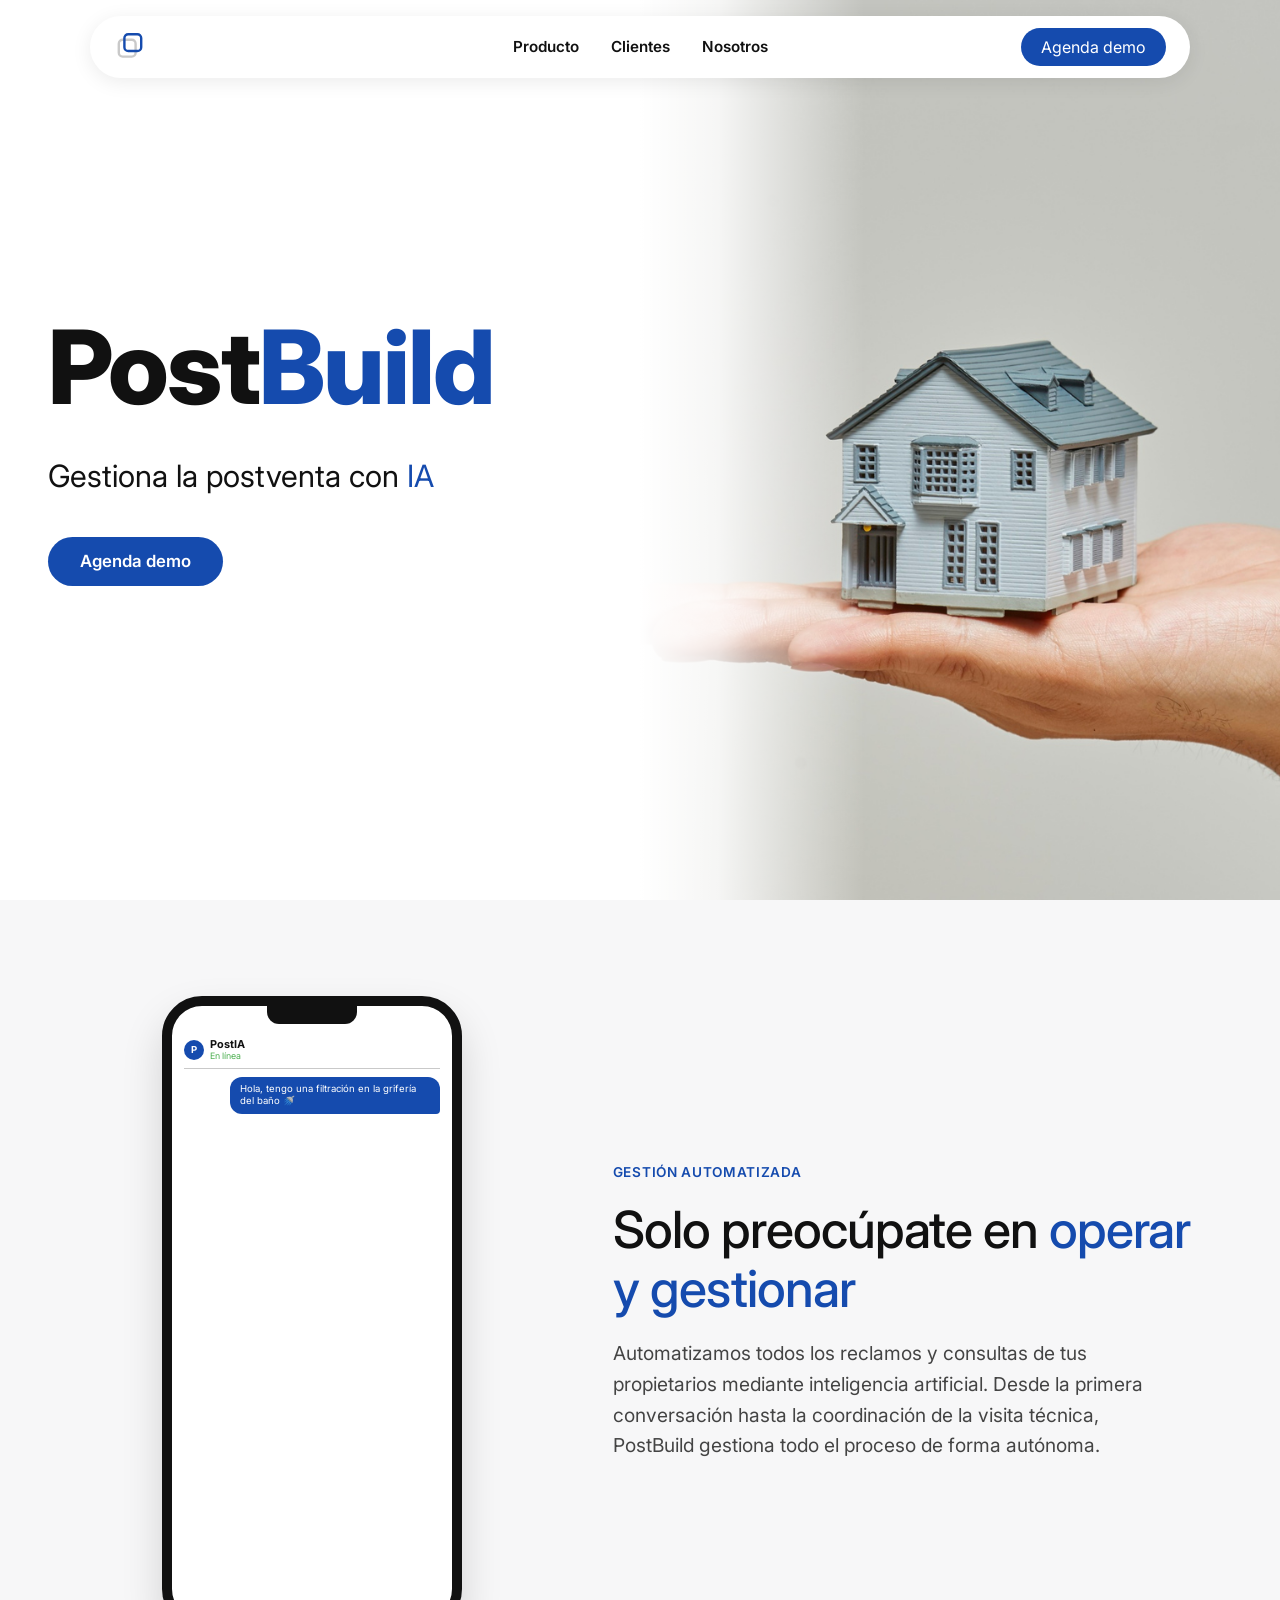
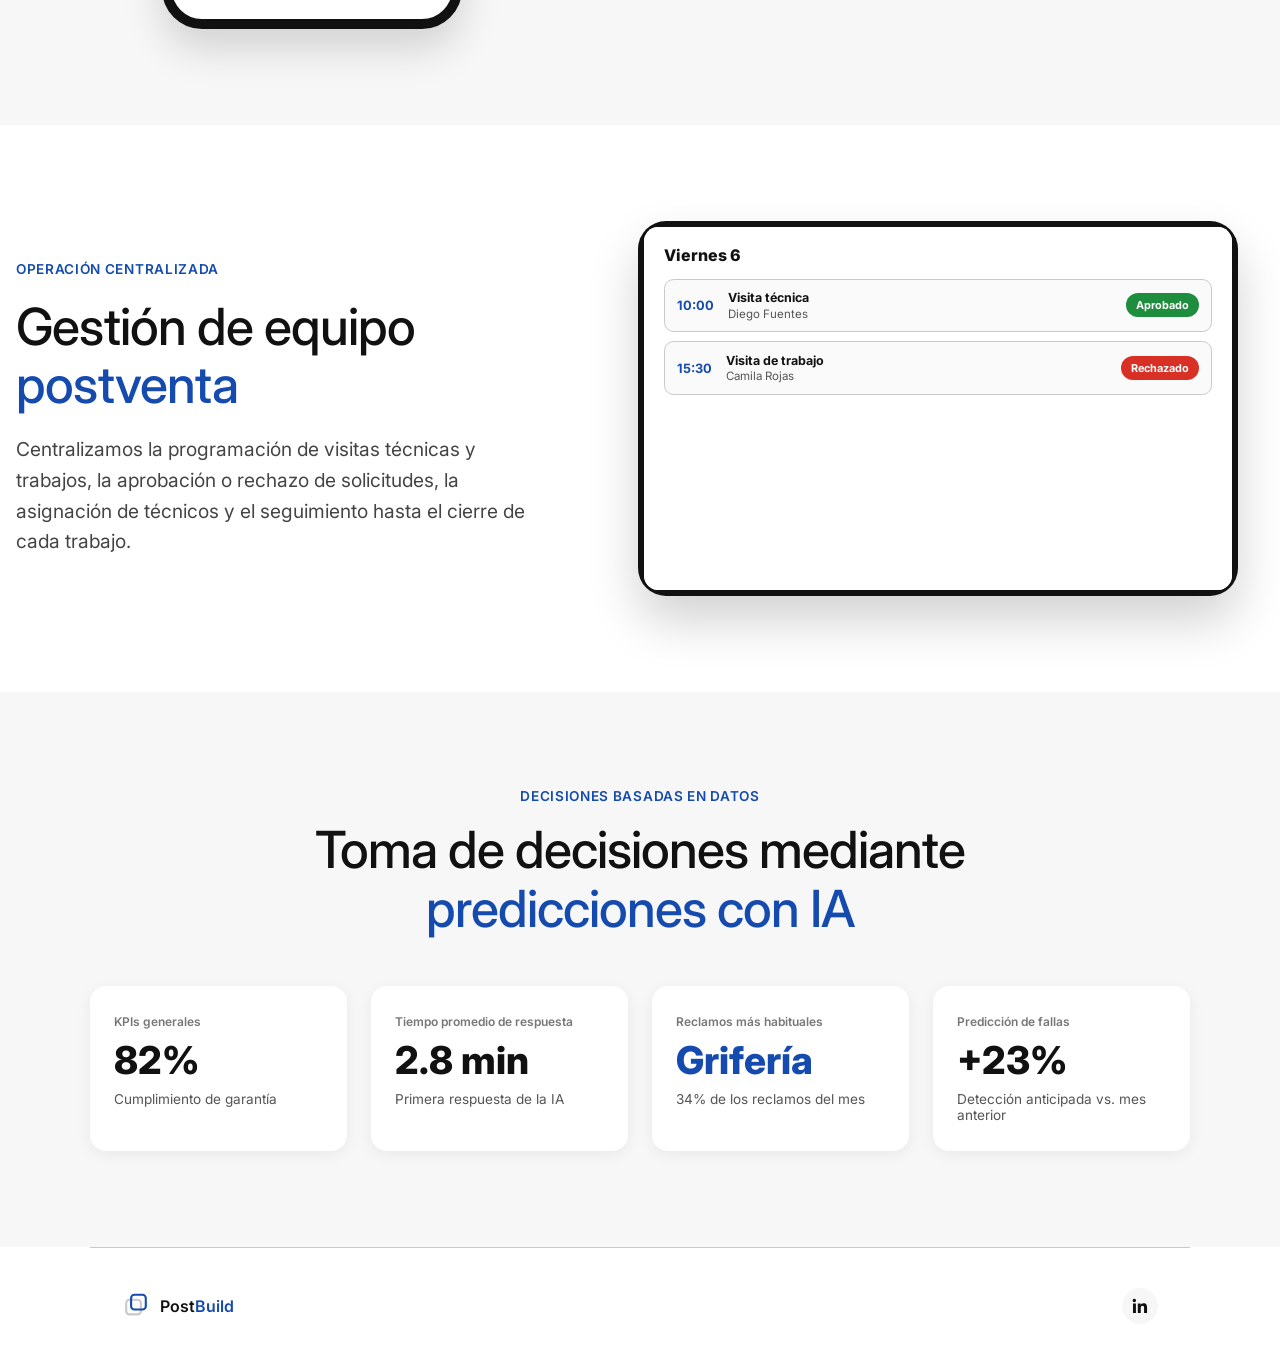
==== index.html @ d607fc9e "Initial commit: PostBuildWEB site Co-Authored-By: Claude Sonnet 5 <noreply@anthropic.com>" ====
<!DOCTYPE html>
<html lang="es">
<head>
  <meta charset="UTF-8">
  <meta name="viewport" content="width=device-width, initial-scale=1.0">
  <title>PostBuild — Gestiona la postventa con IA</title>
  <meta name="description" content="PostBuild automatiza y resuelve la atención de postventa de viviendas para el propietario final, usando inteligencia artificial.">
  <link rel="preconnect" href="https://fonts.googleapis.com">
  <link rel="preconnect" href="https://fonts.gstatic.com" crossorigin>
  <link href="https://fonts.googleapis.com/css2?family=Inter:wght@400;500;600;800&display=swap" rel="stylesheet">
  <link rel="stylesheet" href="css/styles.css">
</head>
<body class="is-loading">
  <header class="navbar">
    <div class="navbar__brand">
      <img src="Imagenes/PostBuild_logotipo_fondo_blanco.svg" alt="PostBuild" class="navbar__logo">
    </div>
    <nav class="navbar__nav" id="navbar-nav">
      <a href="#producto">Producto</a>
      <a href="#clientes">Clientes</a>
      <a href="#nosotros">Nosotros</a>
      <a href="#demo" class="navbar__cta navbar__cta--mobile">Agenda demo</a>
    </nav>
    <a href="#demo" class="navbar__cta navbar__cta--desktop">Agenda demo</a>
    <button class="navbar__toggle" id="navbar-toggle" aria-label="Abrir menú" aria-expanded="false">
      <span></span>
      <span></span>
      <span></span>
    </button>
  </header>

  <section class="hero">
    <div class="hero__content">
      <h1 class="hero__brand">Post<span class="accent">Build</span></h1>
      <p class="hero__title">Gestiona la postventa con <span class="accent">IA</span></p>
      <a href="#demo" class="hero__cta">Agenda demo</a>
    </div>
    <div class="hero__media">
      <img class="hero__photo" src="Imagenes/1.png" alt="Mano sosteniendo una maqueta de casa">
    </div>
  </section>

  <section class="solution">
    <div class="solution__phone">
      <div class="phone">
        <div class="phone__notch"></div>
        <div class="phone__screen" id="chat-screen">
          <div class="chat-header">
            <div class="chat-header__avatar">P</div>
            <div class="chat-header__info">
              <span class="chat-header__name">PostIA</span>
              <span class="chat-header__status">En línea</span>
            </div>
          </div>
          <div class="chat-bubble chat-bubble--client" data-step="1">Hola, tengo una filtración en la grifería del baño 🚿</div>
          <div class="chat-bubble chat-bubble--ai" data-step="2">¡Hola! Para validar tu reclamo, ¿hace cuánto notaste la filtración y es constante o solo al abrir la llave?</div>
          <div class="chat-bubble chat-bubble--client" data-step="3">La noté hace 2 días, gotea todo el tiempo aunque esté cerrada</div>
          <div class="chat-bubble chat-bubble--ai" data-step="4">Gracias por el detalle. Tu vivienda tiene 8 meses de entregada, así que estás dentro del período de garantía y esto queda cubierto sin costo ✅</div>
          <div class="chat-bubble chat-bubble--ai chat-bubble--schedule" data-step="5">
            <p>Estos son los horarios disponibles:</p>
            <div class="schedule-card">
              <button class="schedule-option" data-selected="false">Mar 10 · 15:00 hs</button>
              <button class="schedule-option" data-selected="true">Mié 11 · 10:00 hs</button>
              <button class="schedule-option" data-selected="false">Jue 12 · 17:00 hs</button>
            </div>
          </div>
          <div class="chat-bubble chat-bubble--client" data-step="6">Mié 11 · 10:00 hs ✔️</div>
          <div class="chat-bubble chat-bubble--ai" data-step="7">Listo, tu visita técnica quedó agendada. Un especialista te contactará antes de la hora acordada 👷</div>
        </div>
      </div>
    </div>
    <div class="solution__content">
      <span class="solution__eyebrow">Gestión automatizada</span>
      <h2 class="solution__title">Solo preocúpate en <span class="accent">operar y gestionar</span></h2>
      <p class="solution__text">Automatizamos todos los reclamos y consultas de tus propietarios mediante inteligencia artificial. Desde la primera conversación hasta la coordinación de la visita técnica, PostBuild gestiona todo el proceso de forma autónoma.</p>
    </div>
  </section>

  <section class="ops">
    <div class="ops__content">
      <span class="solution__eyebrow">Operación centralizada</span>
      <h2 class="solution__title">Gestión de equipo <span class="accent">postventa</span></h2>
      <p class="solution__text">Centralizamos la programación de visitas técnicas y trabajos, la aprobación o rechazo de solicitudes, la asignación de técnicos y el seguimiento hasta el cierre de cada trabajo.</p>
    </div>
    <div class="ops__screen-wrap">
      <div class="tablet-frame">
        <span class="tablet-frame__camera"></span>
        <div class="tablet-screen" id="tablet-screen">
          <div class="calendar-month" id="calendar-month">
            <div class="calendar-month__header">
              <span class="calendar-month__title">Marzo</span>
              <div class="calendar-month__weekdays">
                <span>L</span><span>M</span><span>M</span><span>J</span><span>V</span><span>S</span><span>D</span>
              </div>
            </div>
            <div class="calendar-grid" id="calendar-grid"></div>
          </div>
          <div class="calendar-day" id="calendar-day">
            <span class="calendar-day__title" id="calendar-day-title"></span>
            <div class="calendar-day__visits" id="calendar-day-visits"></div>
          </div>
        </div>
      </div>
    </div>
  </section>

  <section class="metrics">
    <div class="metrics__header">
      <span class="solution__eyebrow">Decisiones basadas en datos</span>
      <h2 class="solution__title">Toma de decisiones mediante <span class="accent">predicciones con IA</span></h2>
    </div>
    <div class="metrics__grid">
      <div class="metric-card">
        <span class="metric-card__label">KPIs generales</span>
        <span class="metric-card__value" data-count-to="94" data-suffix="%">0%</span>
        <span class="metric-card__desc">Cumplimiento de garantía</span>
      </div>
      <div class="metric-card">
        <span class="metric-card__label">Tiempo promedio de respuesta</span>
        <span class="metric-card__value" data-count-to="3.2" data-decimals="1" data-suffix=" min">0 min</span>
        <span class="metric-card__desc">Primera respuesta de la IA</span>
      </div>
      <div class="metric-card">
        <span class="metric-card__label">Reclamos más habituales</span>
        <span class="metric-card__value metric-card__value--text">Grifería</span>
        <span class="metric-card__desc"><span data-count-to="39" data-suffix="%">0%</span> de los reclamos del mes</span>
      </div>
      <div class="metric-card">
        <span class="metric-card__label">Predicción de fallas</span>
        <span class="metric-card__value" data-count-to="27" data-suffix="%" data-prefix="+">0%</span>
        <span class="metric-card__desc">Detección anticipada vs. mes anterior</span>
      </div>
    </div>
  </section>

  <footer class="site-footer">
    <div class="site-footer__brand">
      <img src="Imagenes/PostBuild_logotipo_fondo_blanco.svg" alt="PostBuild" class="site-footer__logo">
      <span class="site-footer__name">Post<span class="accent">Build</span></span>
    </div>
    <a href="https://www.linkedin.com/company/postbuild-ia/?viewAsMember=true" target="_blank" rel="noopener noreferrer" class="site-footer__social" aria-label="PostBuild en LinkedIn">
      <svg viewBox="0 0 24 24" width="20" height="20" fill="currentColor" aria-hidden="true">
        <path d="M20.45 20.45h-3.56v-5.57c0-1.33-.02-3.04-1.85-3.04-1.85 0-2.14 1.45-2.14 2.94v5.67H9.34V9h3.42v1.56h.05c.48-.9 1.64-1.85 3.38-1.85 3.61 0 4.28 2.38 4.28 5.47v6.27zM5.34 7.43a2.07 2.07 0 1 1 0-4.13 2.07 2.07 0 0 1 0 4.13zM7.12 20.45H3.56V9h3.56v11.45z"/>
      </svg>
    </a>
  </footer>

  <script src="js/main.js" defer></script>
</body>
</html>
---- css/styles.css ----
:root {
  --color-blue: #154BAE;
  --color-dark: #111111;
  --color-gray: #C9C9C9;
  --color-bg: #FFFFFF;
}

* {
  box-sizing: border-box;
  margin: 0;
  padding: 0;
}

body {
  font-family: 'Inter', system-ui, -apple-system, 'Segoe UI', sans-serif;
  background-color: var(--color-bg);
  color: var(--color-dark);
}

.navbar {
  position: fixed;
  top: 1rem;
  left: 0;
  right: 0;
  z-index: 1000;
  display: grid;
  grid-template-columns: 1fr auto 1fr;
  align-items: center;
  max-width: 1100px;
  margin: 0 auto;
  padding: 0.75rem 1.5rem;
  background-color: var(--color-bg);
  border-radius: 999px;
  box-shadow: 0 4px 20px rgba(0, 0, 0, 0.08);
}

.navbar__brand {
  justify-self: start;
}

.navbar__cta--desktop {
  justify-self: end;
}

.navbar__cta--mobile {
  display: none;
}

.navbar__logo {
  display: block;
  height: 32px;
  width: auto;
}

.navbar__nav {
  display: flex;
  align-items: center;
  gap: 2rem;
}

.navbar__nav a {
  color: var(--color-dark);
  text-decoration: none;
  font-weight: 600;
  font-size: 0.95rem;
  transition: color 0.2s ease;
}

.navbar__nav a:hover {
  color: var(--color-blue);
}

.navbar__cta {
  background-color: var(--color-blue);
  color: #FFFFFF !important;
  text-decoration: none;
  padding: 0.55rem 1.25rem;
  border-radius: 999px;
  transition: background-color 0.2s ease, transform 0.2s ease;
}

.navbar__cta:hover {
  background-color: #103c8c;
  transform: translateY(-1px);
}

.navbar__toggle {
  display: none;
  grid-column: 3;
  justify-self: end;
  flex-direction: column;
  justify-content: center;
  align-items: center;
  gap: 5px;
  width: 32px;
  height: 32px;
  background: none;
  border: none;
  cursor: pointer;
  padding: 0;
}

.navbar__toggle span {
  display: block;
  width: 22px;
  height: 2px;
  background-color: var(--color-dark);
  border-radius: 2px;
  transition: transform 0.25s ease, opacity 0.25s ease;
}

.navbar__toggle.is-open span:nth-child(1) {
  transform: translateY(7px) rotate(45deg);
}

.navbar__toggle.is-open span:nth-child(2) {
  opacity: 0;
}

.navbar__toggle.is-open span:nth-child(3) {
  transform: translateY(-7px) rotate(-45deg);
}

@media (max-width: 768px) {
  .navbar__nav {
    position: absolute;
    top: calc(100% + 0.75rem);
    left: 0;
    right: 0;
    flex-direction: column;
    align-items: flex-start;
    gap: 1rem;
    background-color: var(--color-bg);
    border-radius: 1.5rem;
    box-shadow: 0 4px 20px rgba(0, 0, 0, 0.08);
    padding: 1.25rem 1.5rem;
    opacity: 0;
    visibility: hidden;
    transform: translateY(-8px);
    transition: opacity 0.2s ease, transform 0.2s ease, visibility 0.2s;
  }

  .navbar__nav.is-open {
    opacity: 1;
    visibility: visible;
    transform: translateY(0);
  }

  .navbar__toggle {
    display: flex;
  }

  .navbar__cta--desktop {
    display: none;
  }

  .navbar__cta--mobile {
    display: inline-block;
    margin-top: 0.25rem;
  }
}

.hero {
  min-height: 100vh;
  display: flex;
  align-items: stretch;
  gap: 0;
}

.hero__media {
  position: relative;
  flex: 0 0 50%;
  max-width: 50%;
  opacity: 0;
  transform: translateY(20px);
  transition: opacity 0.8s ease, transform 0.8s ease;
}

.hero__media::before {
  content: '';
  position: absolute;
  top: 0;
  left: 0;
  bottom: 0;
  width: 35%;
  min-width: 160px;
  max-width: 420px;
  background: linear-gradient(to right, var(--color-bg) 0%, rgba(255, 255, 255, 0.85) 35%, rgba(255, 255, 255, 0) 100%);
  z-index: 1;
  pointer-events: none;
}

.hero__photo {
  display: block;
  width: 100%;
  height: 100%;
  border-radius: 0;
  object-fit: cover;
}

.hero__content {
  flex: 0 0 50%;
  max-width: 50%;
  display: flex;
  flex-direction: column;
  justify-content: center;
  align-items: flex-start;
  text-align: left;
  gap: 2rem;
  padding: 2rem 3rem;
}

.hero__brand .accent {
  color: var(--color-blue);
}

.hero__brand {
  font-size: clamp(3.5rem, 8vw, 6.5rem);
  font-weight: 800;
  line-height: 1.05;
  letter-spacing: -0.02em;
  opacity: 0;
  transform: translateY(20px);
  transition: opacity 0.8s ease, transform 0.8s ease;
}

.hero__title {
  font-size: clamp(1.4rem, 2.4vw, 2rem);
  font-weight: 400;
  line-height: 1.4;
  color: var(--color-dark);
  max-width: 32ch;
  opacity: 0;
  transform: translateY(20px);
  transition: opacity 0.8s ease 0.2s, transform 0.8s ease 0.2s;
}

.hero__title .accent {
  color: var(--color-blue);
}

.hero__cta {
  display: inline-block;
  background-color: var(--color-blue);
  color: #FFFFFF;
  text-decoration: none;
  font-weight: 600;
  font-size: 1.05rem;
  padding: 0.9rem 2rem;
  border-radius: 999px;
  margin-top: 0.5rem;
  opacity: 0;
  transform: translateY(20px);
  transition: opacity 0.8s ease 0.4s, transform 0.8s ease 0.4s, background-color 0.2s ease;
}

.hero__cta:hover {
  background-color: #103c8c;
}

body:not(.is-loading) .hero__media,
body:not(.is-loading) .hero__brand,
body:not(.is-loading) .hero__title,
body:not(.is-loading) .hero__cta {
  opacity: 1;
  transform: translateY(0);
}

@media (max-width: 1100px) {
  .hero__content {
    padding: 2rem 2rem;
    gap: 1.5rem;
  }

  .hero__brand {
    font-size: clamp(2.6rem, 6.5vw, 4.5rem);
  }

  .hero__title {
    font-size: clamp(1.15rem, 2vw, 1.5rem);
  }
}

@media (max-width: 900px) {
  .hero {
    flex-direction: column-reverse;
    gap: 0;
  }

  .hero__content {
    max-width: 100%;
    align-items: center;
    text-align: center;
    padding: 2rem 1.5rem;
  }

  .hero__media {
    max-width: 100%;
    height: 320px;
  }
}

@media (max-width: 480px) {
  .hero__media {
    height: 220px;
  }

  .hero__content {
    padding: 1.5rem;
    gap: 1.5rem;
  }
}

.solution {
  display: flex;
  align-items: center;
  justify-content: center;
  gap: 4rem;
  padding: 6rem 3rem;
  background-color: #F7F7F8;
}

.solution__phone {
  flex: 0 0 40%;
  display: flex;
  justify-content: center;
}

.phone {
  position: relative;
  width: 300px;
  aspect-ratio: 9 / 19;
  background-color: var(--color-bg);
  border: 10px solid var(--color-dark);
  border-radius: 2.5rem;
  box-shadow: 0 20px 40px rgba(0, 0, 0, 0.15);
  overflow: hidden;
}

.phone__notch {
  position: absolute;
  top: 0;
  left: 50%;
  transform: translateX(-50%);
  width: 90px;
  height: 18px;
  background-color: var(--color-dark);
  border-bottom-left-radius: 12px;
  border-bottom-right-radius: 12px;
  z-index: 2;
}

.phone__screen {
  display: flex;
  flex-direction: column;
  gap: 0.4rem;
  height: 100%;
  padding: 2rem 0.75rem 1rem;
  overflow: hidden;
}

.chat-header {
  display: flex;
  align-items: center;
  gap: 0.4rem;
  padding-bottom: 0.4rem;
  margin-bottom: 0.1rem;
  border-bottom: 1px solid var(--color-gray);
}

.chat-header__avatar {
  display: flex;
  align-items: center;
  justify-content: center;
  width: 20px;
  height: 20px;
  border-radius: 50%;
  background-color: var(--color-blue);
  color: #FFFFFF;
  font-size: 0.6rem;
  font-weight: 700;
  flex-shrink: 0;
}

.chat-header__info {
  display: flex;
  flex-direction: column;
  line-height: 1.2;
}

.chat-header__name {
  font-size: 0.68rem;
  font-weight: 700;
  color: var(--color-dark);
}

.chat-header__status {
  font-size: 0.55rem;
  color: #4CAF50;
}

.chat-bubble {
  max-width: 82%;
  padding: 0.4rem 0.65rem;
  border-radius: 0.75rem;
  font-size: 0.6rem;
  line-height: 1.25;
  opacity: 0;
  transform: translateY(10px);
  transition: opacity 0.4s ease, transform 0.4s ease;
}

.chat-bubble.is-visible {
  opacity: 1;
  transform: translateY(0);
}

.chat-bubble--client {
  align-self: flex-end;
  background-color: var(--color-blue);
  color: #FFFFFF;
  border-bottom-right-radius: 0.25rem;
}

.chat-bubble--ai {
  align-self: flex-start;
  background-color: var(--color-gray);
  color: var(--color-dark);
  border-bottom-left-radius: 0.25rem;
}

.chat-bubble--schedule p {
  margin-bottom: 0.3rem;
}

.schedule-card {
  display: flex;
  flex-direction: column;
  gap: 0.25rem;
}

.schedule-option {
  font-family: inherit;
  font-size: 0.56rem;
  font-weight: 600;
  color: var(--color-dark);
  background-color: var(--color-bg);
  border: 1px solid var(--color-gray);
  border-radius: 999px;
  padding: 0.25rem 0.55rem;
  text-align: left;
  cursor: default;
  transition: background-color 0.3s ease, color 0.3s ease, border-color 0.3s ease;
}

.schedule-option.is-chosen {
  background-color: var(--color-blue);
  border-color: var(--color-blue);
  color: #FFFFFF;
}

.solution__content {
  flex: 0 0 50%;
  display: flex;
  flex-direction: column;
  align-items: flex-start;
  text-align: left;
  gap: 1.25rem;
}

.solution__eyebrow {
  color: var(--color-blue);
  font-weight: 600;
  font-size: 0.85rem;
  text-transform: uppercase;
  letter-spacing: 0.05em;
}

.solution__title {
  font-size: clamp(2rem, 4vw, 3.2rem);
  font-weight: 500;
  line-height: 1.15;
  letter-spacing: -0.02em;
}

.solution__title .accent {
  color: var(--color-blue);
}

.solution__text {
  font-size: clamp(1rem, 1.5vw, 1.2rem);
  line-height: 1.6;
  color: #444444;
  max-width: 45ch;
}

@media (max-width: 1100px) {
  .solution {
    gap: 2.5rem;
    padding: 4rem 2rem;
  }

  .phone {
    width: 260px;
  }

  .solution__title {
    font-size: clamp(1.7rem, 3.4vw, 2.6rem);
  }

  .solution__text {
    font-size: clamp(0.92rem, 1.6vw, 1.05rem);
  }
}

@media (max-width: 900px) {
  .solution {
    flex-direction: column;
    padding: 4rem 1.5rem;
    gap: 2.5rem;
  }

  .solution__content {
    align-items: center;
    text-align: center;
  }

  .phone {
    width: 240px;
  }
}

.ops {
  display: flex;
  align-items: center;
  justify-content: center;
  gap: 4rem;
  padding: 6rem 3rem;
  background-color: var(--color-bg);
}

.ops__screen-wrap {
  flex: 0 0 55%;
  display: flex;
  justify-content: center;
}

.ops__content {
  flex: 0 0 45%;
  display: flex;
  flex-direction: column;
  align-items: flex-start;
  text-align: left;
  gap: 1.25rem;
}

.tablet-frame {
  position: relative;
  width: 100%;
  max-width: 600px;
  aspect-ratio: 16 / 10;
  background-color: var(--color-dark);
  border-radius: 1.75rem;
  padding: 6px;
  box-shadow: 0 25px 50px rgba(0, 0, 0, 0.18);
}

.tablet-frame__camera {
  position: absolute;
  top: 6px;
  left: 50%;
  transform: translateX(-50%);
  width: 6px;
  height: 6px;
  border-radius: 50%;
  background-color: #555555;
}

.tablet-screen {
  position: relative;
  width: 100%;
  height: 100%;
  background-color: var(--color-bg);
  border-radius: 0.9rem;
  overflow: hidden;
}

.calendar-month,
.calendar-day {
  position: absolute;
  inset: 0;
  display: flex;
  flex-direction: column;
  padding: 1.1rem 1.25rem;
  transition: opacity 0.6s ease, transform 0.6s ease;
}

.calendar-month__header {
  display: flex;
  align-items: center;
  justify-content: space-between;
  margin-bottom: 0.6rem;
}

.calendar-month__title {
  font-weight: 800;
  font-size: 0.95rem;
  color: var(--color-dark);
}

.calendar-month__weekdays {
  display: flex;
  gap: 0.5rem;
}

.calendar-month__weekdays span {
  width: 20px;
  text-align: center;
  font-size: 0.62rem;
  font-weight: 700;
  color: #999999;
}

.calendar-grid {
  display: grid;
  grid-template-columns: repeat(7, 1fr);
  gap: 0.35rem;
  flex: 1;
}

.calendar-day-cell {
  display: flex;
  align-items: center;
  justify-content: center;
  font-size: 0.68rem;
  color: #555555;
  background-color: #FAFAFA;
  border-radius: 0.4rem;
  transition: background-color 0.3s ease, color 0.3s ease;
}

.calendar-day-cell.is-target {
  background-color: var(--color-blue);
  color: #FFFFFF;
  font-weight: 700;
}

.calendar-day {
  opacity: 0;
  transform: scale(0.15);
  transform-origin: 50% 50%;
  pointer-events: none;
  background-color: var(--color-bg);
}

.calendar-day.is-visible {
  opacity: 1;
  transform: scale(1);
  pointer-events: auto;
}

.calendar-day__title {
  font-weight: 800;
  font-size: 1rem;
  color: var(--color-dark);
  margin-bottom: 0.85rem;
}

.calendar-day__visits {
  display: flex;
  flex-direction: column;
  gap: 0.6rem;
}

.visit-row {
  display: flex;
  align-items: center;
  gap: 0.85rem;
  padding: 0.65rem 0.75rem;
  background-color: #FAFAFA;
  border: 1px solid var(--color-gray);
  border-radius: 0.6rem;
}

.visit-row__time {
  flex: 0 0 auto;
  font-weight: 700;
  font-size: 0.8rem;
  color: var(--color-blue);
}

.visit-row__info {
  flex: 1;
  display: flex;
  flex-direction: column;
  gap: 0.1rem;
  min-width: 0;
}

.visit-row__type {
  font-weight: 700;
  font-size: 0.78rem;
  color: var(--color-dark);
}

.visit-row__tech {
  font-size: 0.72rem;
  color: #555555;
}

.visit-row__badge {
  flex: 0 0 auto;
  font-size: 0.68rem;
  font-weight: 700;
  padding: 0.3rem 0.65rem;
  border-radius: 999px;
  background-color: var(--color-gray);
  color: var(--color-dark);
  transition: background-color 0.3s ease, color 0.3s ease;
}

.visit-row__badge.badge--approved {
  background-color: #1E8E3E;
  color: #FFFFFF;
}

.visit-row__badge.badge--rejected {
  background-color: #D93025;
  color: #FFFFFF;
}

.visit-row__badge.badge--done {
  background-color: var(--color-blue);
  color: #FFFFFF;
}

@media (max-width: 1100px) {
  .ops {
    gap: 2.5rem;
    padding: 4rem 2rem;
  }

  .tablet-frame {
    max-width: 460px;
  }
}

@media (max-width: 900px) {
  .ops {
    flex-direction: column;
    padding: 4rem 1.5rem;
    gap: 2.5rem;
  }

  .ops__content {
    align-items: center;
    text-align: center;
  }

  .tablet-frame {
    max-width: 360px;
  }

  .visit-row__tech {
    display: none;
  }
}

.metrics {
  display: flex;
  flex-direction: column;
  align-items: center;
  gap: 3rem;
  padding: 6rem 3rem;
  background-color: #F7F7F8;
}

.metrics__header {
  max-width: 700px;
  display: flex;
  flex-direction: column;
  align-items: center;
  text-align: center;
  gap: 1rem;
}

.metrics__text {
  font-size: clamp(0.9rem, 1.2vw, 1.05rem);
  line-height: 1.6;
  color: #555555;
  max-width: 55ch;
}

.metrics__grid {
  display: grid;
  grid-template-columns: repeat(4, 1fr);
  gap: 1.5rem;
  width: 100%;
  max-width: 1100px;
}

.metric-card {
  background-color: var(--color-bg);
  border: none;
  box-shadow: 0 4px 16px rgba(0, 0, 0, 0.06);
  border-radius: 1rem;
  padding: 1.75rem 1.5rem;
  display: flex;
  flex-direction: column;
  gap: 0.5rem;
  text-align: left;
  opacity: 0;
  transform: translateY(20px);
  transition: opacity 0.6s ease, transform 0.6s ease;
}

.metric-card.is-visible {
  opacity: 1;
  transform: translateY(0);
}

.metric-card__label {
  font-size: 0.75rem;
  font-weight: 600;
  color: #777777;
}

.metric-card__value {
  font-size: clamp(1.8rem, 3vw, 2.4rem);
  font-weight: 800;
  font-variant-numeric: proportional-nums;
  color: var(--color-dark);
}

.metric-card__value--text {
  color: var(--color-blue);
}

.metric-card__desc {
  font-size: 0.85rem;
  color: #555555;
}

@media (max-width: 1100px) {
  .metrics {
    padding: 4rem 2rem;
  }

  .metrics__grid {
    grid-template-columns: repeat(3, 1fr);
  }
}

@media (max-width: 900px) {
  .metrics {
    padding: 4rem 1.5rem;
  }

  .metrics__grid {
    grid-template-columns: repeat(2, 1fr);
  }
}

@media (max-width: 520px) {
  .metrics__grid {
    grid-template-columns: 1fr;
  }
}

.site-footer {
  display: flex;
  align-items: center;
  justify-content: space-between;
  gap: 1.5rem;
  padding: 2.5rem 2rem;
  max-width: 1100px;
  margin: 0 auto;
  background-color: var(--color-bg);
  border-top: 1px solid var(--color-gray);
}

.site-footer__brand {
  display: flex;
  align-items: center;
  gap: 0.6rem;
}

.site-footer__logo {
  height: 28px;
  width: auto;
}

.site-footer__name {
  font-size: 1rem;
  font-weight: 600;
  color: var(--color-dark);
}

.site-footer__name .accent {
  color: var(--color-blue);
}

.site-footer__social {
  display: flex;
  align-items: center;
  justify-content: center;
  width: 36px;
  height: 36px;
  border-radius: 50%;
  background-color: #F7F7F8;
  color: var(--color-dark);
  transition: background-color 0.2s ease, color 0.2s ease;
}

.site-footer__social:hover {
  background-color: var(--color-blue);
  color: #FFFFFF;
}
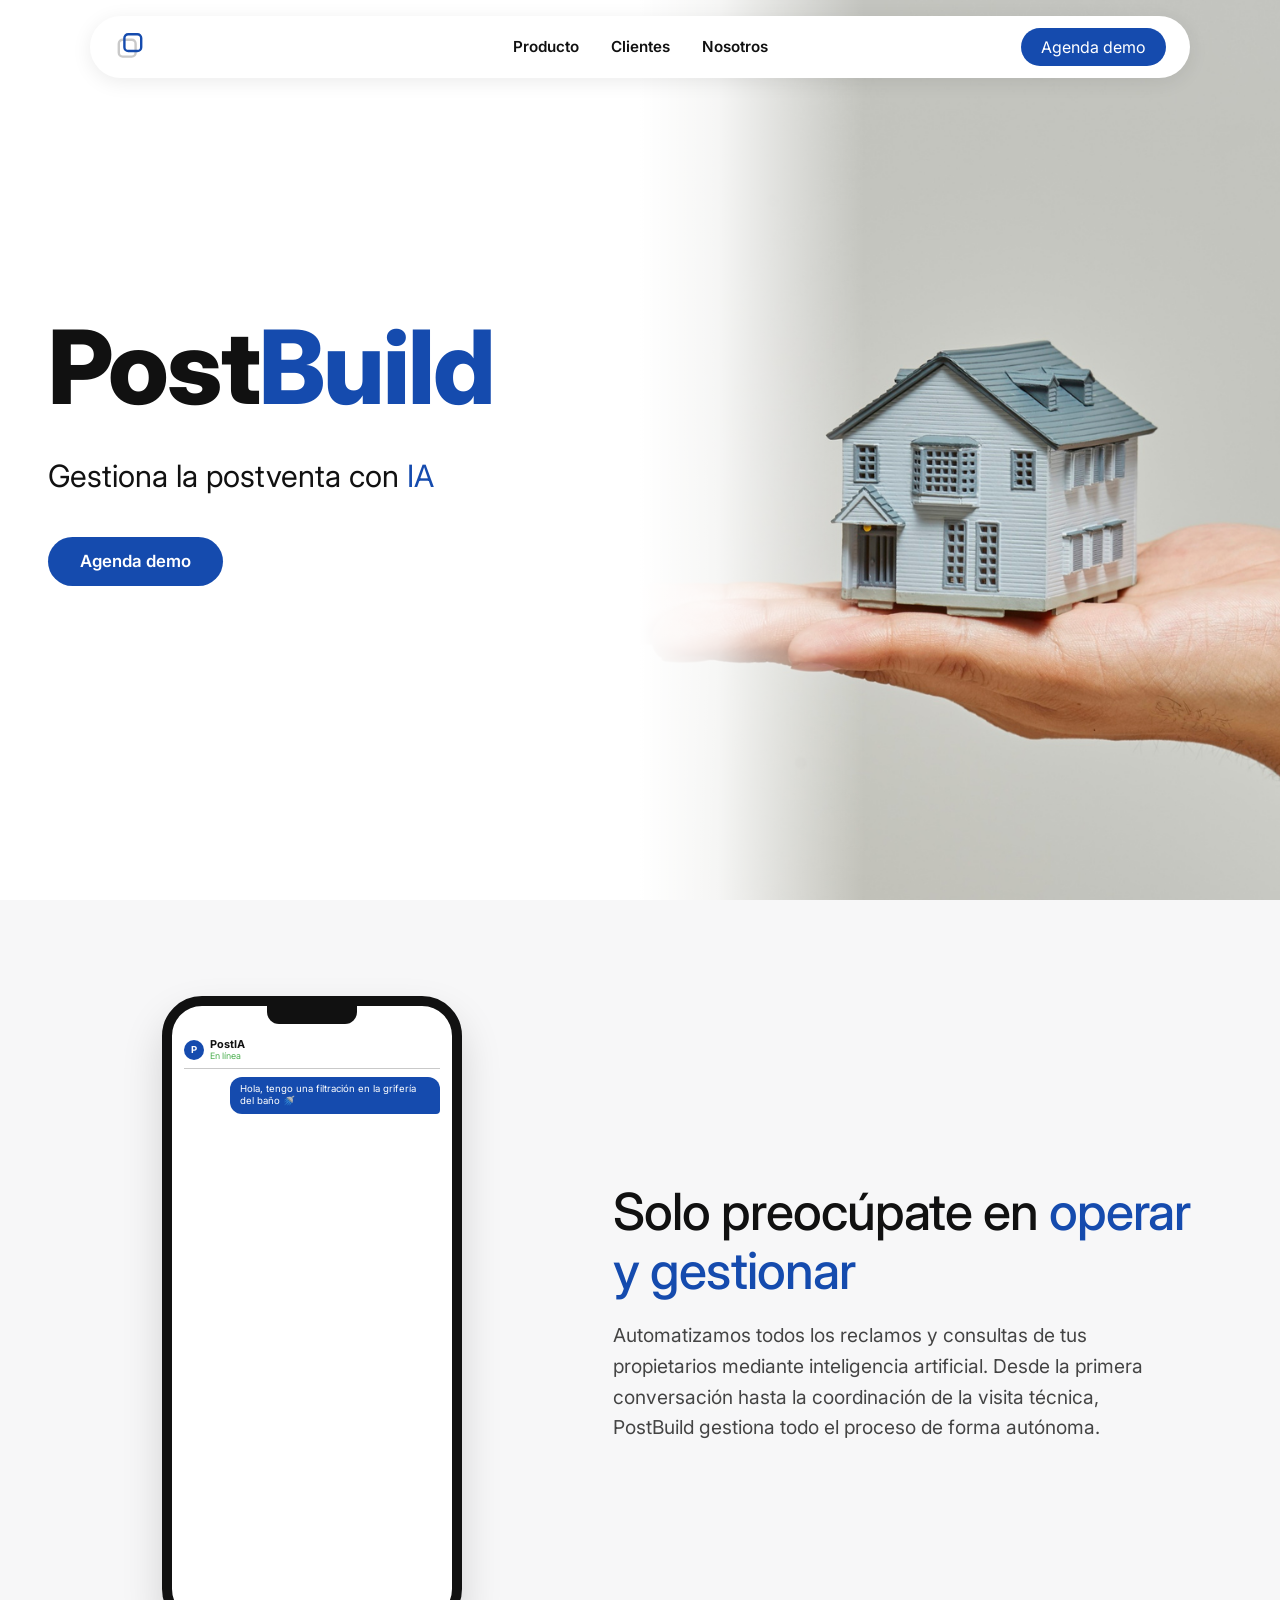
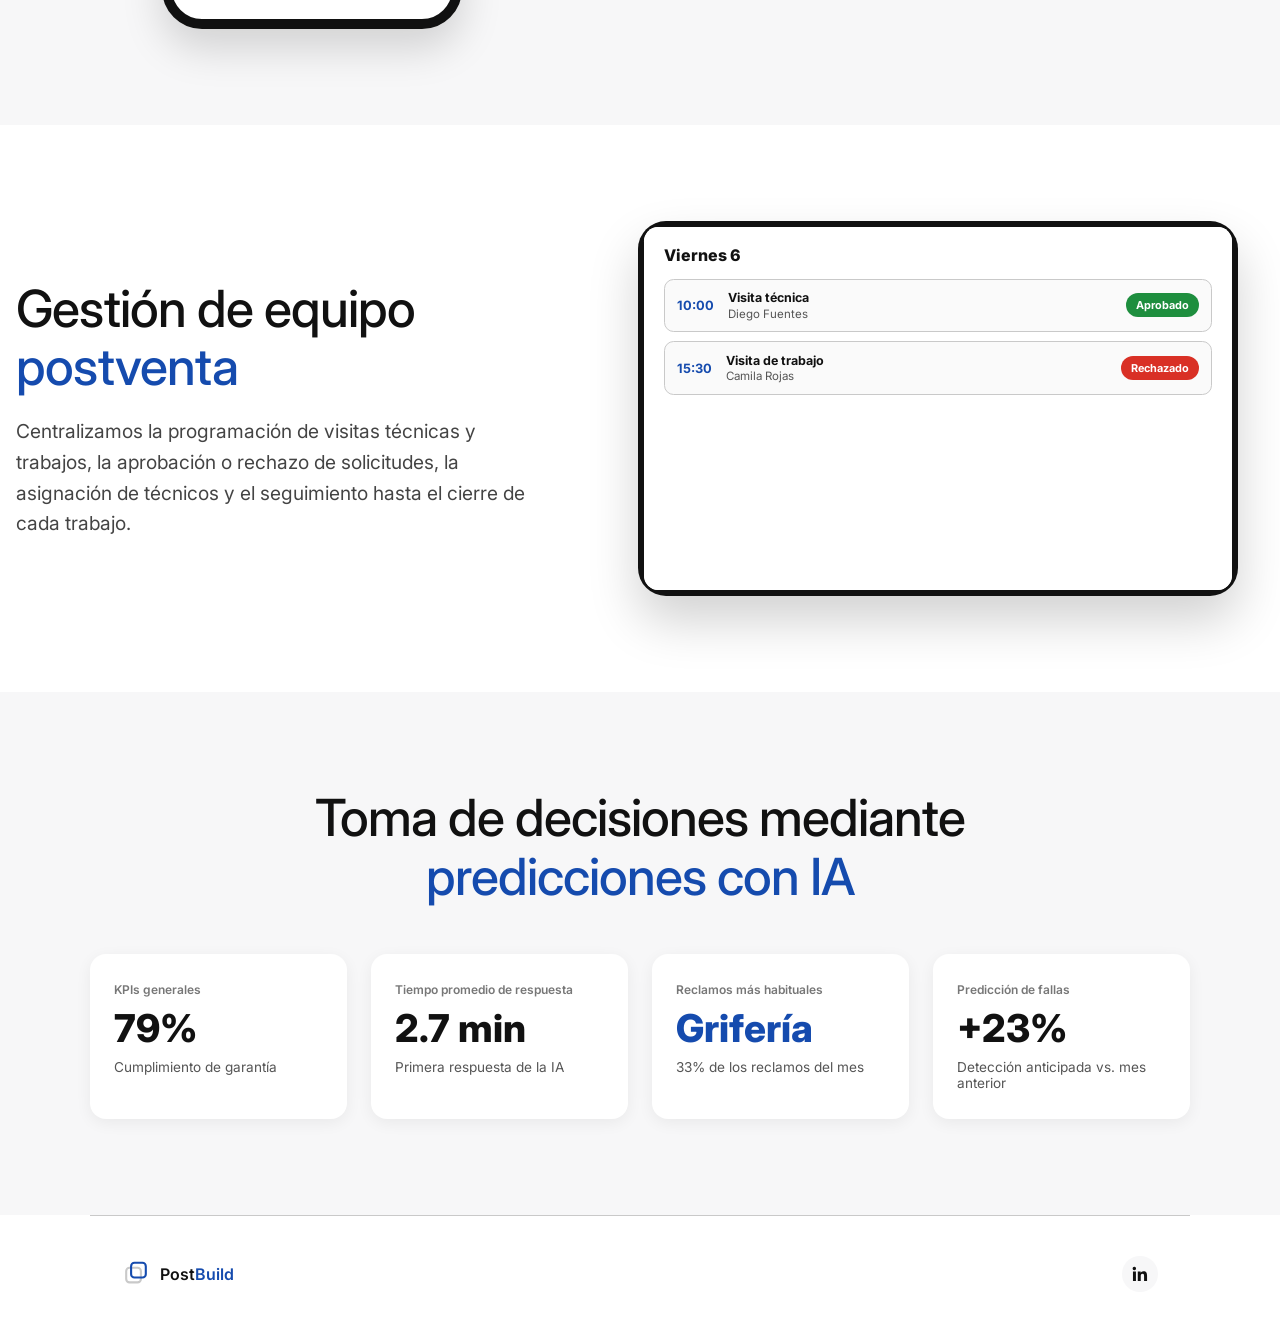
==== commit ca78e44e: "Improve mobile responsive layout - Keep Hero, Solución, Operación and Métricas sections side-by-side" ====
--- a/index.html
+++ b/index.html
@@ -70,7 +70,6 @@
       </div>
     </div>
     <div class="solution__content">
-      <span class="solution__eyebrow">Gestión automatizada</span>
       <h2 class="solution__title">Solo preocúpate en <span class="accent">operar y gestionar</span></h2>
       <p class="solution__text">Automatizamos todos los reclamos y consultas de tus propietarios mediante inteligencia artificial. Desde la primera conversación hasta la coordinación de la visita técnica, PostBuild gestiona todo el proceso de forma autónoma.</p>
     </div>
@@ -78,7 +77,6 @@
 
   <section class="ops">
     <div class="ops__content">
-      <span class="solution__eyebrow">Operación centralizada</span>
       <h2 class="solution__title">Gestión de equipo <span class="accent">postventa</span></h2>
       <p class="solution__text">Centralizamos la programación de visitas técnicas y trabajos, la aprobación o rechazo de solicitudes, la asignación de técnicos y el seguimiento hasta el cierre de cada trabajo.</p>
     </div>
@@ -106,7 +104,6 @@
 
   <section class="metrics">
     <div class="metrics__header">
-      <span class="solution__eyebrow">Decisiones basadas en datos</span>
       <h2 class="solution__title">Toma de decisiones mediante <span class="accent">predicciones con IA</span></h2>
     </div>
     <div class="metrics__grid">
--- a/css/styles.css
+++ b/css/styles.css
@@ -283,31 +283,41 @@
 
 @media (max-width: 900px) {
   .hero {
-    flex-direction: column-reverse;
+    min-height: auto;
     gap: 0;
   }
 
   .hero__content {
-    max-width: 100%;
-    align-items: center;
-    text-align: center;
-    padding: 2rem 1.5rem;
-  }
-
-  .hero__media {
-    max-width: 100%;
-    height: 320px;
+    padding: 6rem 1rem 1.25rem;
+    gap: 1rem;
+  }
+
+  .hero__brand {
+    font-size: clamp(1.5rem, 8vw, 2.4rem);
+  }
+
+  .hero__title {
+    font-size: clamp(0.75rem, 3.4vw, 1rem);
+  }
+
+  .hero__cta {
+    font-size: 0.85rem;
+    padding: 0.6rem 1.3rem;
   }
 }
 
 @media (max-width: 480px) {
-  .hero__media {
-    height: 220px;
-  }
-
   .hero__content {
-    padding: 1.5rem;
-    gap: 1.5rem;
+    padding: 5.5rem 0.85rem 1rem;
+    gap: 0.85rem;
+  }
+
+  .hero__brand {
+    font-size: clamp(1.3rem, 8vw, 1.9rem);
+  }
+
+  .hero__title {
+    font-size: clamp(0.68rem, 3.2vw, 0.85rem);
   }
 }
 
@@ -515,18 +525,136 @@
 
 @media (max-width: 900px) {
   .solution {
-    flex-direction: column;
-    padding: 4rem 1.5rem;
-    gap: 2.5rem;
-  }
-
-  .solution__content {
-    align-items: center;
-    text-align: center;
+    padding: 2.5rem 1rem;
+    gap: 1.25rem;
   }
 
   .phone {
-    width: 240px;
+    width: 130px;
+    border-width: 6px;
+    border-radius: 1.1rem;
+  }
+
+  .phone__notch {
+    width: 42px;
+    height: 9px;
+    border-bottom-left-radius: 6px;
+    border-bottom-right-radius: 6px;
+  }
+
+  .phone__screen {
+    gap: 0.18rem;
+    padding: 0.75rem 0.35rem 0.4rem;
+  }
+
+  .chat-header {
+    gap: 0.2rem;
+    padding-bottom: 0.2rem;
+  }
+
+  .chat-header__avatar {
+    width: 11px;
+    height: 11px;
+    font-size: 0.34rem;
+  }
+
+  .chat-header__name {
+    font-size: 0.36rem;
+  }
+
+  .chat-header__status {
+    font-size: 0.3rem;
+  }
+
+  .chat-bubble {
+    padding: 0.18rem 0.3rem;
+    border-radius: 0.4rem;
+    font-size: 0.32rem;
+    line-height: 1.15;
+  }
+
+  .schedule-card {
+    gap: 0.12rem;
+  }
+
+  .schedule-option {
+    font-size: 0.28rem;
+    padding: 0.12rem 0.3rem;
+  }
+
+  .solution__title {
+    font-size: clamp(1.2rem, 4.5vw, 1.6rem);
+  }
+
+  .solution__text {
+    font-size: clamp(0.72rem, 2.4vw, 0.85rem);
+  }
+}
+
+@media (max-width: 480px) {
+  .solution {
+    padding: 2rem 0.85rem;
+    gap: 0.85rem;
+  }
+
+  .phone {
+    width: 100px;
+    border-width: 5px;
+    border-radius: 0.9rem;
+  }
+
+  .phone__notch {
+    width: 32px;
+    height: 7px;
+    border-bottom-left-radius: 5px;
+    border-bottom-right-radius: 5px;
+  }
+
+  .phone__screen {
+    gap: 0.08rem;
+    padding: 0.4rem 0.2rem 0.25rem;
+  }
+
+  .chat-header {
+    gap: 0.15rem;
+    padding-bottom: 0.12rem;
+  }
+
+  .chat-header__avatar {
+    width: 8px;
+    height: 8px;
+    font-size: 0.24rem;
+  }
+
+  .chat-header__name {
+    font-size: 0.27rem;
+  }
+
+  .chat-header__status {
+    font-size: 0.22rem;
+  }
+
+  .chat-bubble {
+    padding: 0.1rem 0.22rem;
+    border-radius: 0.3rem;
+    font-size: 0.23rem;
+  }
+
+  .schedule-card {
+    gap: 0.08rem;
+  }
+
+  .schedule-option {
+    font-size: 0.2rem;
+    padding: 0.08rem 0.22rem;
+  }
+
+  .solution__title {
+    font-size: clamp(1rem, 5vw, 1.3rem);
+  }
+
+  .solution__text {
+    font-size: 0.68rem;
   }
 }
 
@@ -747,22 +875,86 @@
 
 @media (max-width: 900px) {
   .ops {
-    flex-direction: column;
-    padding: 4rem 1.5rem;
-    gap: 2.5rem;
+    padding: 2.5rem 1rem;
+    gap: 1.25rem;
+  }
+
+  .ops__screen-wrap {
+    flex: 0 0 50%;
   }
 
   .ops__content {
-    align-items: center;
-    text-align: center;
+    flex: 0 0 50%;
   }
 
   .tablet-frame {
-    max-width: 360px;
+    max-width: 220px;
+    border-radius: 0.9rem;
+  }
+
+  .tablet-screen {
+    border-radius: 0.5rem;
   }
 
   .visit-row__tech {
     display: none;
+  }
+
+  .calendar-month,
+  .calendar-day {
+    padding: 0.5rem 0.55rem;
+  }
+
+  .calendar-month__title {
+    font-size: 0.5rem;
+  }
+
+  .calendar-month__weekdays span {
+    width: 10px;
+    font-size: 0.34rem;
+  }
+
+  .calendar-day-cell {
+    font-size: 0.36rem;
+  }
+
+  .calendar-day__title {
+    font-size: 0.55rem;
+    margin-bottom: 0.35rem;
+  }
+
+  .visit-row {
+    gap: 0.35rem;
+    padding: 0.3rem 0.35rem;
+  }
+
+  .visit-row__time {
+    font-size: 0.4rem;
+  }
+
+  .visit-row__type {
+    font-size: 0.4rem;
+  }
+
+  .visit-row__badge {
+    font-size: 0.34rem;
+    padding: 0.15rem 0.3rem;
+  }
+}
+
+@media (max-width: 480px) {
+  .ops {
+    padding: 2rem 0.85rem;
+    gap: 0.85rem;
+  }
+
+  .tablet-frame {
+    max-width: 170px;
+    border-radius: 0.7rem;
+  }
+
+  .tablet-screen {
+    border-radius: 0.4rem;
   }
 }
 
@@ -853,17 +1045,57 @@
 
 @media (max-width: 900px) {
   .metrics {
-    padding: 4rem 1.5rem;
+    padding: 2.5rem 1rem;
+    gap: 1.5rem;
   }
 
   .metrics__grid {
-    grid-template-columns: repeat(2, 1fr);
-  }
-}
-
-@media (max-width: 520px) {
+    grid-template-columns: repeat(4, 1fr);
+    gap: 0.5rem;
+  }
+
+  .metric-card {
+    padding: 0.6rem 0.5rem;
+    gap: 0.2rem;
+    border-radius: 0.5rem;
+  }
+
+  .metric-card__label {
+    font-size: 0.42rem;
+  }
+
+  .metric-card__value {
+    font-size: clamp(0.8rem, 3.2vw, 1.1rem);
+  }
+
+  .metric-card__desc {
+    font-size: 0.4rem;
+  }
+}
+
+@media (max-width: 480px) {
+  .metrics {
+    padding: 2rem 0.85rem;
+  }
+
   .metrics__grid {
-    grid-template-columns: 1fr;
+    gap: 0.35rem;
+  }
+
+  .metric-card {
+    padding: 0.45rem 0.4rem;
+  }
+
+  .metric-card__label {
+    font-size: 0.36rem;
+  }
+
+  .metric-card__value {
+    font-size: clamp(0.68rem, 3.6vw, 0.9rem);
+  }
+
+  .metric-card__desc {
+    font-size: 0.34rem;
   }
 }
 
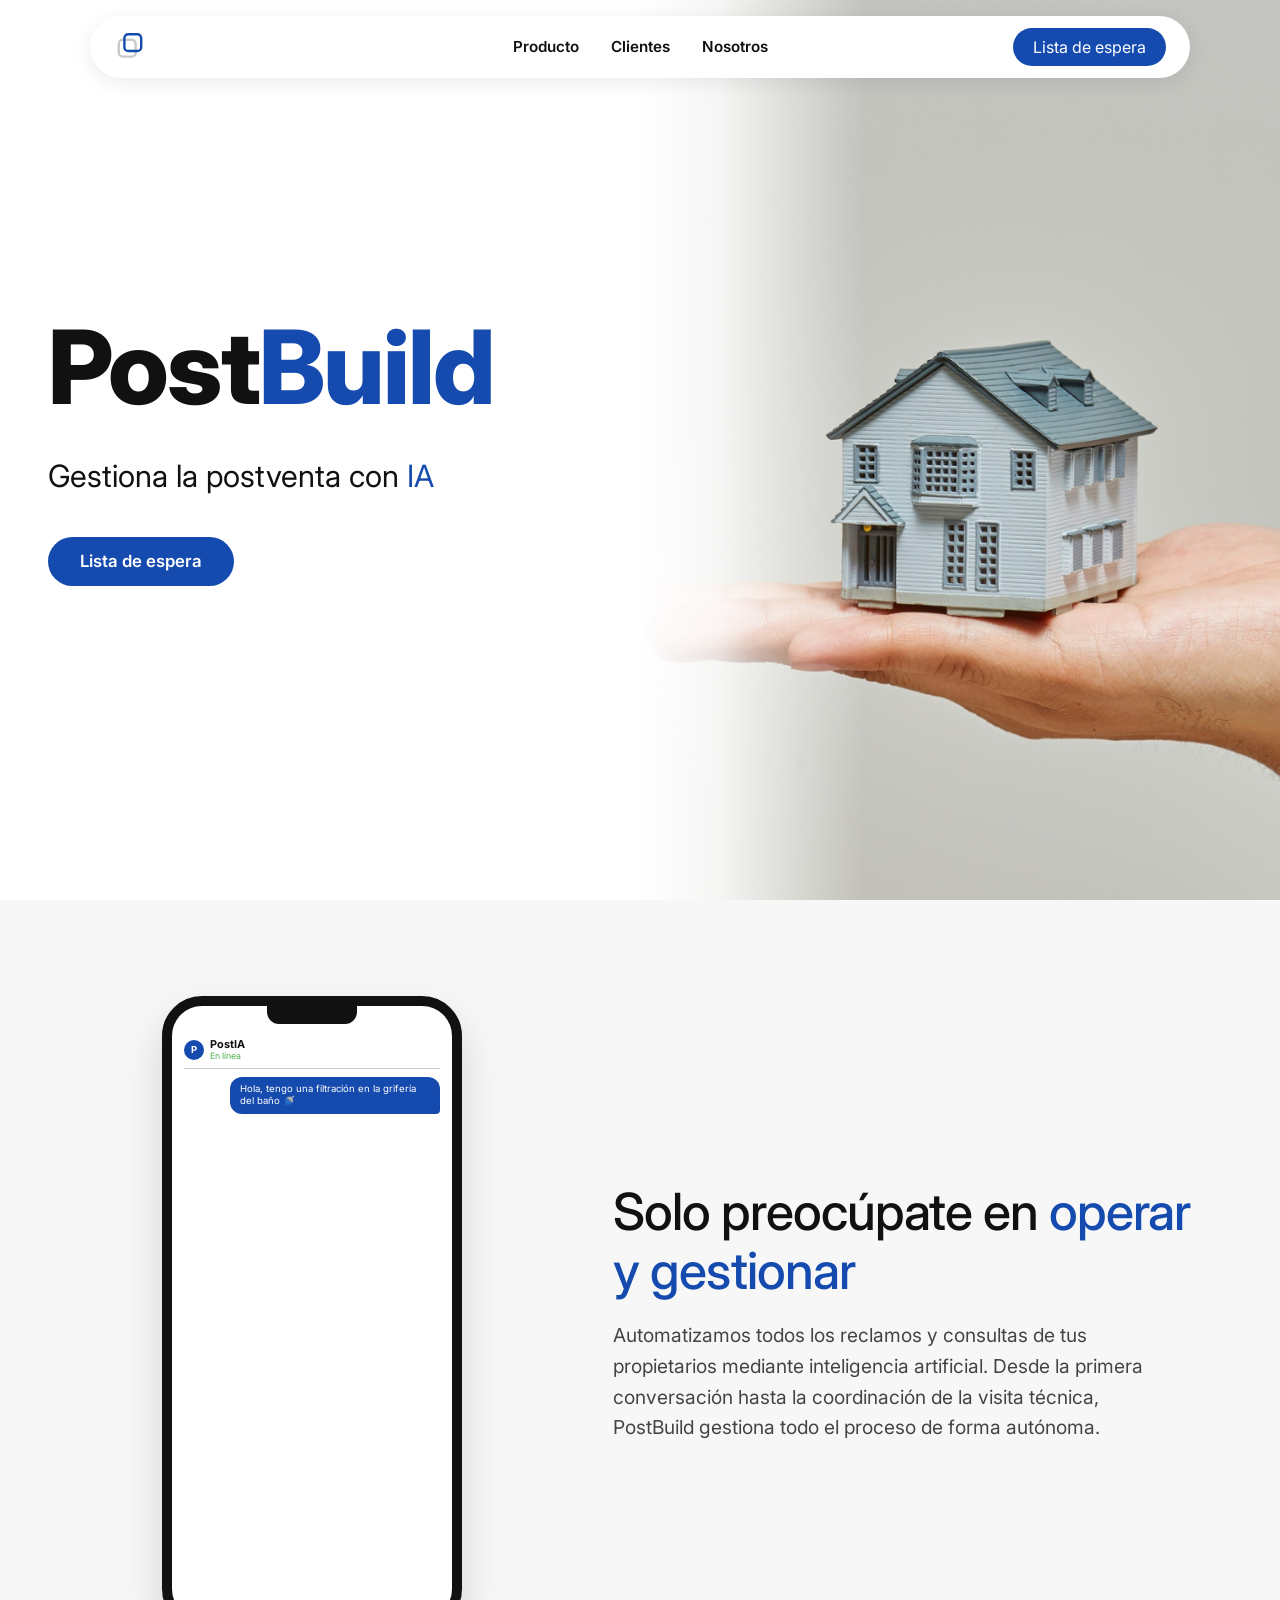
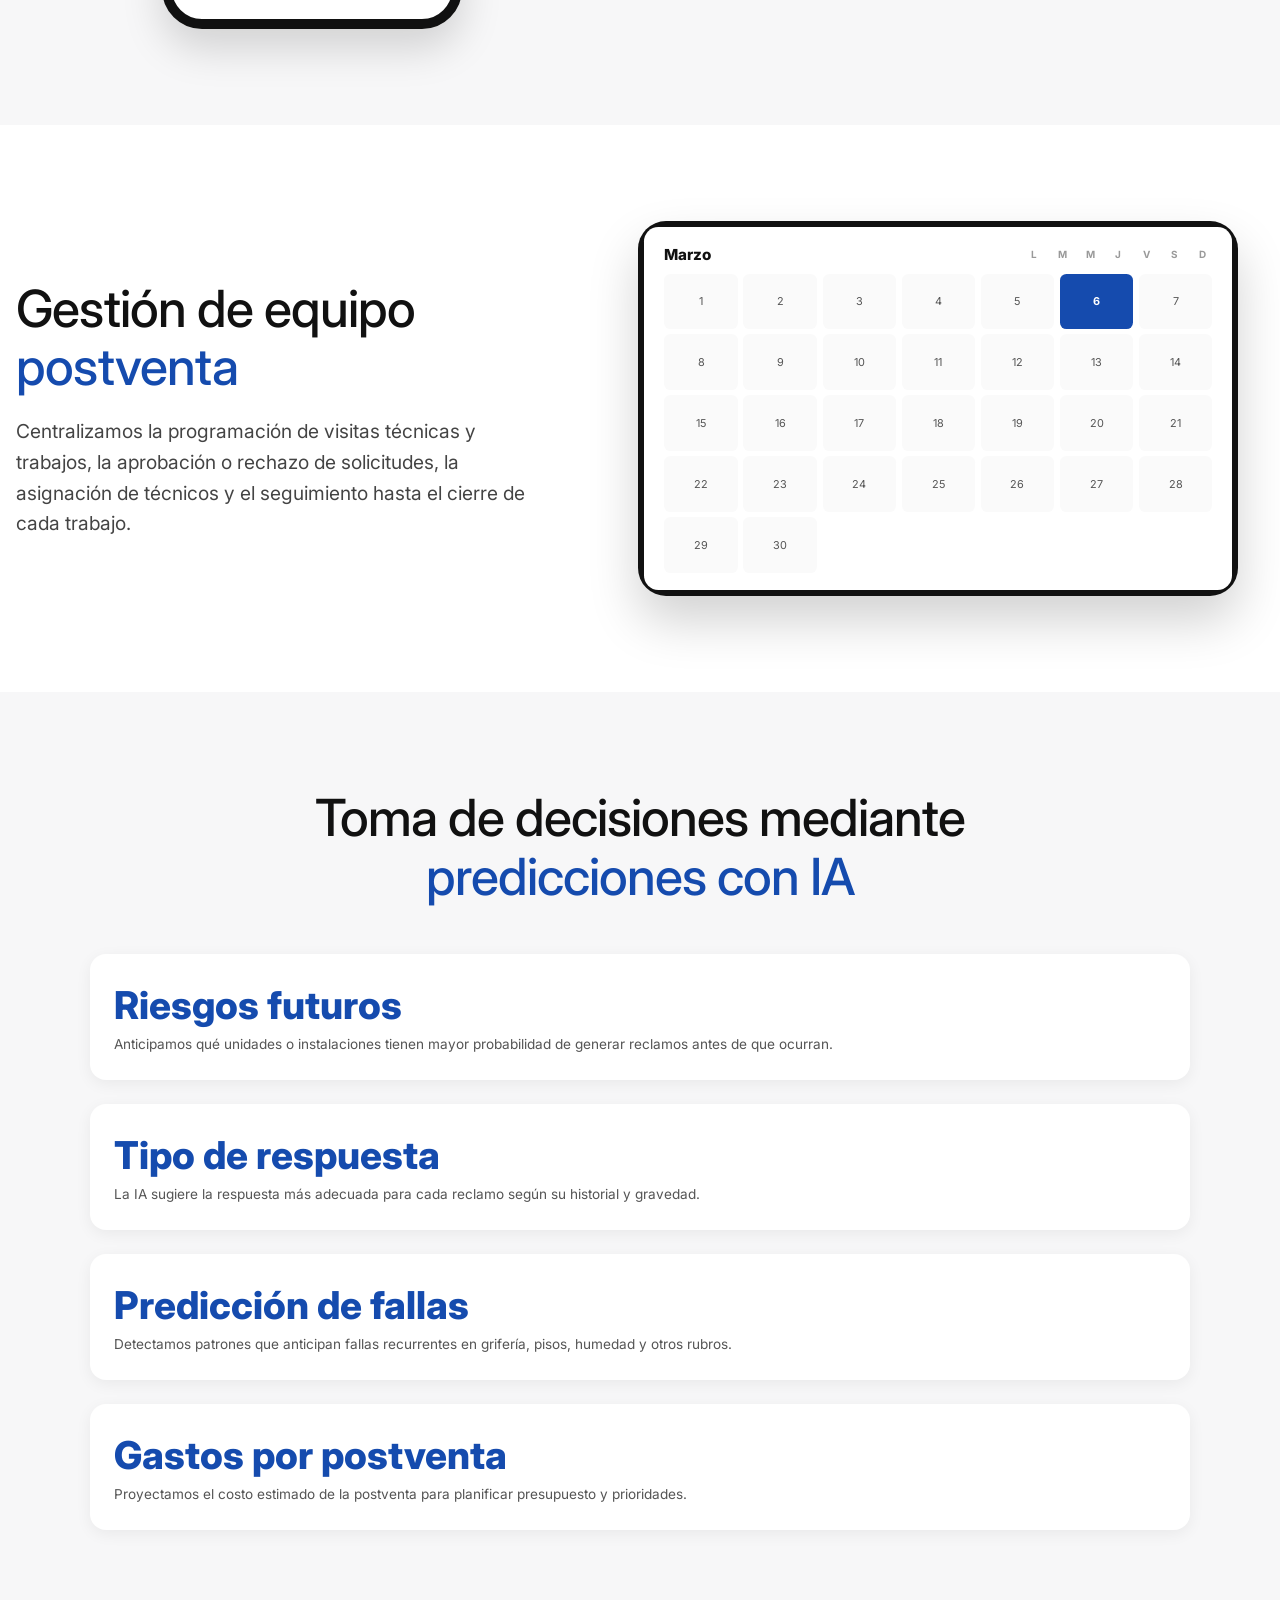
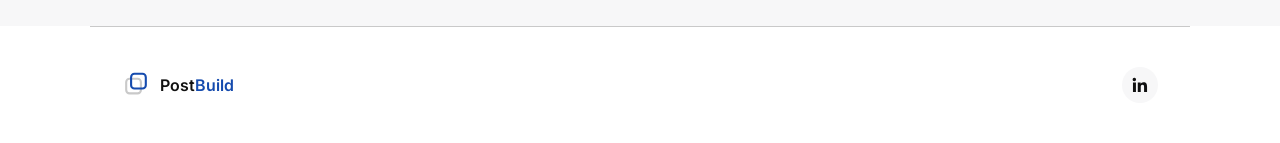
==== commit 0b9e725b: "Add waitlist page with Google Sheets integration and email notifications Replace demo CTA with a wai" ====
--- a/index.html
+++ b/index.html
@@ -19,9 +19,9 @@
       <a href="#producto">Producto</a>
       <a href="#clientes">Clientes</a>
       <a href="#nosotros">Nosotros</a>
-      <a href="#demo" class="navbar__cta navbar__cta--mobile">Agenda demo</a>
+      <a href="waitlist.html" class="navbar__cta navbar__cta--mobile">Lista de espera</a>
     </nav>
-    <a href="#demo" class="navbar__cta navbar__cta--desktop">Agenda demo</a>
+    <a href="waitlist.html" class="navbar__cta navbar__cta--desktop">Lista de espera</a>
     <button class="navbar__toggle" id="navbar-toggle" aria-label="Abrir menú" aria-expanded="false">
       <span></span>
       <span></span>
@@ -33,7 +33,7 @@
     <div class="hero__content">
       <h1 class="hero__brand">Post<span class="accent">Build</span></h1>
       <p class="hero__title">Gestiona la postventa con <span class="accent">IA</span></p>
-      <a href="#demo" class="hero__cta">Agenda demo</a>
+      <a href="waitlist.html" class="hero__cta">Lista de espera</a>
     </div>
     <div class="hero__media">
       <img class="hero__photo" src="Imagenes/1.png" alt="Mano sosteniendo una maqueta de casa">
@@ -108,24 +108,20 @@
     </div>
     <div class="metrics__grid">
       <div class="metric-card">
-        <span class="metric-card__label">KPIs generales</span>
-        <span class="metric-card__value" data-count-to="94" data-suffix="%">0%</span>
-        <span class="metric-card__desc">Cumplimiento de garantía</span>
+        <span class="metric-card__value metric-card__value--text">Riesgos futuros</span>
+        <span class="metric-card__desc">Anticipamos qué unidades o instalaciones tienen mayor probabilidad de generar reclamos antes de que ocurran.</span>
       </div>
       <div class="metric-card">
-        <span class="metric-card__label">Tiempo promedio de respuesta</span>
-        <span class="metric-card__value" data-count-to="3.2" data-decimals="1" data-suffix=" min">0 min</span>
-        <span class="metric-card__desc">Primera respuesta de la IA</span>
+        <span class="metric-card__value metric-card__value--text">Tipo de respuesta</span>
+        <span class="metric-card__desc">La IA sugiere la respuesta más adecuada para cada reclamo según su historial y gravedad.</span>
       </div>
       <div class="metric-card">
-        <span class="metric-card__label">Reclamos más habituales</span>
-        <span class="metric-card__value metric-card__value--text">Grifería</span>
-        <span class="metric-card__desc"><span data-count-to="39" data-suffix="%">0%</span> de los reclamos del mes</span>
+        <span class="metric-card__value metric-card__value--text">Predicción de fallas</span>
+        <span class="metric-card__desc">Detectamos patrones que anticipan fallas recurrentes en grifería, pisos, humedad y otros rubros.</span>
       </div>
       <div class="metric-card">
-        <span class="metric-card__label">Predicción de fallas</span>
-        <span class="metric-card__value" data-count-to="27" data-suffix="%" data-prefix="+">0%</span>
-        <span class="metric-card__desc">Detección anticipada vs. mes anterior</span>
+        <span class="metric-card__value metric-card__value--text">Gastos por postventa</span>
+        <span class="metric-card__desc">Proyectamos el costo estimado de la postventa para planificar presupuesto y prioridades.</span>
       </div>
     </div>
   </section>
--- a/css/styles.css
+++ b/css/styles.css
@@ -985,7 +985,7 @@
 
 .metrics__grid {
   display: grid;
-  grid-template-columns: repeat(4, 1fr);
+  grid-template-columns: 1fr;
   gap: 1.5rem;
   width: 100%;
   max-width: 1100px;
@@ -1039,7 +1039,7 @@
   }
 
   .metrics__grid {
-    grid-template-columns: repeat(3, 1fr);
+    grid-template-columns: 1fr;
   }
 }
 
@@ -1050,7 +1050,7 @@
   }
 
   .metrics__grid {
-    grid-template-columns: repeat(4, 1fr);
+    grid-template-columns: 1fr;
     gap: 0.5rem;
   }
 
@@ -1096,6 +1096,159 @@
 
   .metric-card__desc {
     font-size: 0.34rem;
+  }
+}
+
+.waitlist {
+  display: flex;
+  justify-content: center;
+  align-items: center;
+  min-height: 100vh;
+  padding: 8rem 1.5rem 4rem;
+}
+
+.waitlist__card {
+  width: 100%;
+  max-width: 480px;
+  display: flex;
+  flex-direction: column;
+  gap: 0.75rem;
+}
+
+.waitlist__eyebrow {
+  color: var(--color-blue);
+  font-weight: 600;
+  font-size: 0.85rem;
+  text-transform: uppercase;
+  letter-spacing: 0.05em;
+}
+
+.waitlist__title {
+  font-size: clamp(2rem, 4vw, 2.6rem);
+  font-weight: 800;
+  line-height: 1.15;
+}
+
+.waitlist__title .accent {
+  color: var(--color-blue);
+}
+
+.waitlist__text {
+  color: #555555;
+  font-size: 1rem;
+  line-height: 1.6;
+  margin-bottom: 1rem;
+}
+
+.waitlist__form {
+  display: flex;
+  flex-direction: column;
+  gap: 1.1rem;
+}
+
+.waitlist__field {
+  display: flex;
+  flex-direction: column;
+  gap: 0.4rem;
+}
+
+.waitlist__field label {
+  font-size: 0.85rem;
+  font-weight: 600;
+  color: var(--color-dark);
+}
+
+.waitlist__field input {
+  font-family: inherit;
+  font-size: 0.95rem;
+  padding: 0.75rem 1rem;
+  border: 1px solid var(--color-gray);
+  border-radius: 0.6rem;
+  background-color: var(--color-bg);
+  color: var(--color-dark);
+  transition: border-color 0.2s ease;
+}
+
+.waitlist__field input:focus {
+  outline: none;
+  border-color: var(--color-blue);
+}
+
+.waitlist__field input:invalid.is-touched {
+  border-color: #d64545;
+}
+
+.waitlist__submit {
+  margin-top: 0.5rem;
+  background-color: var(--color-blue);
+  color: #FFFFFF;
+  border: none;
+  font-family: inherit;
+  font-weight: 600;
+  font-size: 1rem;
+  padding: 0.9rem 1.5rem;
+  border-radius: 999px;
+  cursor: pointer;
+  transition: background-color 0.2s ease, transform 0.2s ease;
+}
+
+.waitlist__submit:hover {
+  background-color: #103c8c;
+  transform: translateY(-1px);
+}
+
+.waitlist__toast {
+  position: fixed;
+  top: 1.5rem;
+  right: 1.5rem;
+  z-index: 2000;
+  display: flex;
+  align-items: flex-start;
+  gap: 0.75rem;
+  max-width: 360px;
+  padding: 1.1rem 1.25rem;
+  border-radius: 1rem;
+  background-color: var(--color-bg);
+  box-shadow: 0 12px 32px rgba(0, 0, 0, 0.14);
+  opacity: 0;
+  transform: translateY(-12px);
+  transition: opacity 0.3s ease, transform 0.3s ease;
+}
+
+.waitlist__toast.is-visible {
+  opacity: 1;
+  transform: translateY(0);
+}
+
+.waitlist__toast-icon {
+  flex-shrink: 0;
+}
+
+.waitlist__toast-title {
+  display: block;
+  font-weight: 700;
+  font-size: 1rem;
+  margin-bottom: 0.15rem;
+}
+
+.waitlist__toast-text p {
+  color: #555555;
+  font-size: 0.85rem;
+  line-height: 1.4;
+}
+
+@media (max-width: 480px) {
+  .waitlist__toast {
+    top: 1rem;
+    right: 1rem;
+    left: 1rem;
+    max-width: none;
+  }
+}
+
+@media (max-width: 480px) {
+  .waitlist {
+    padding: 6.5rem 1rem 3rem;
   }
 }
 
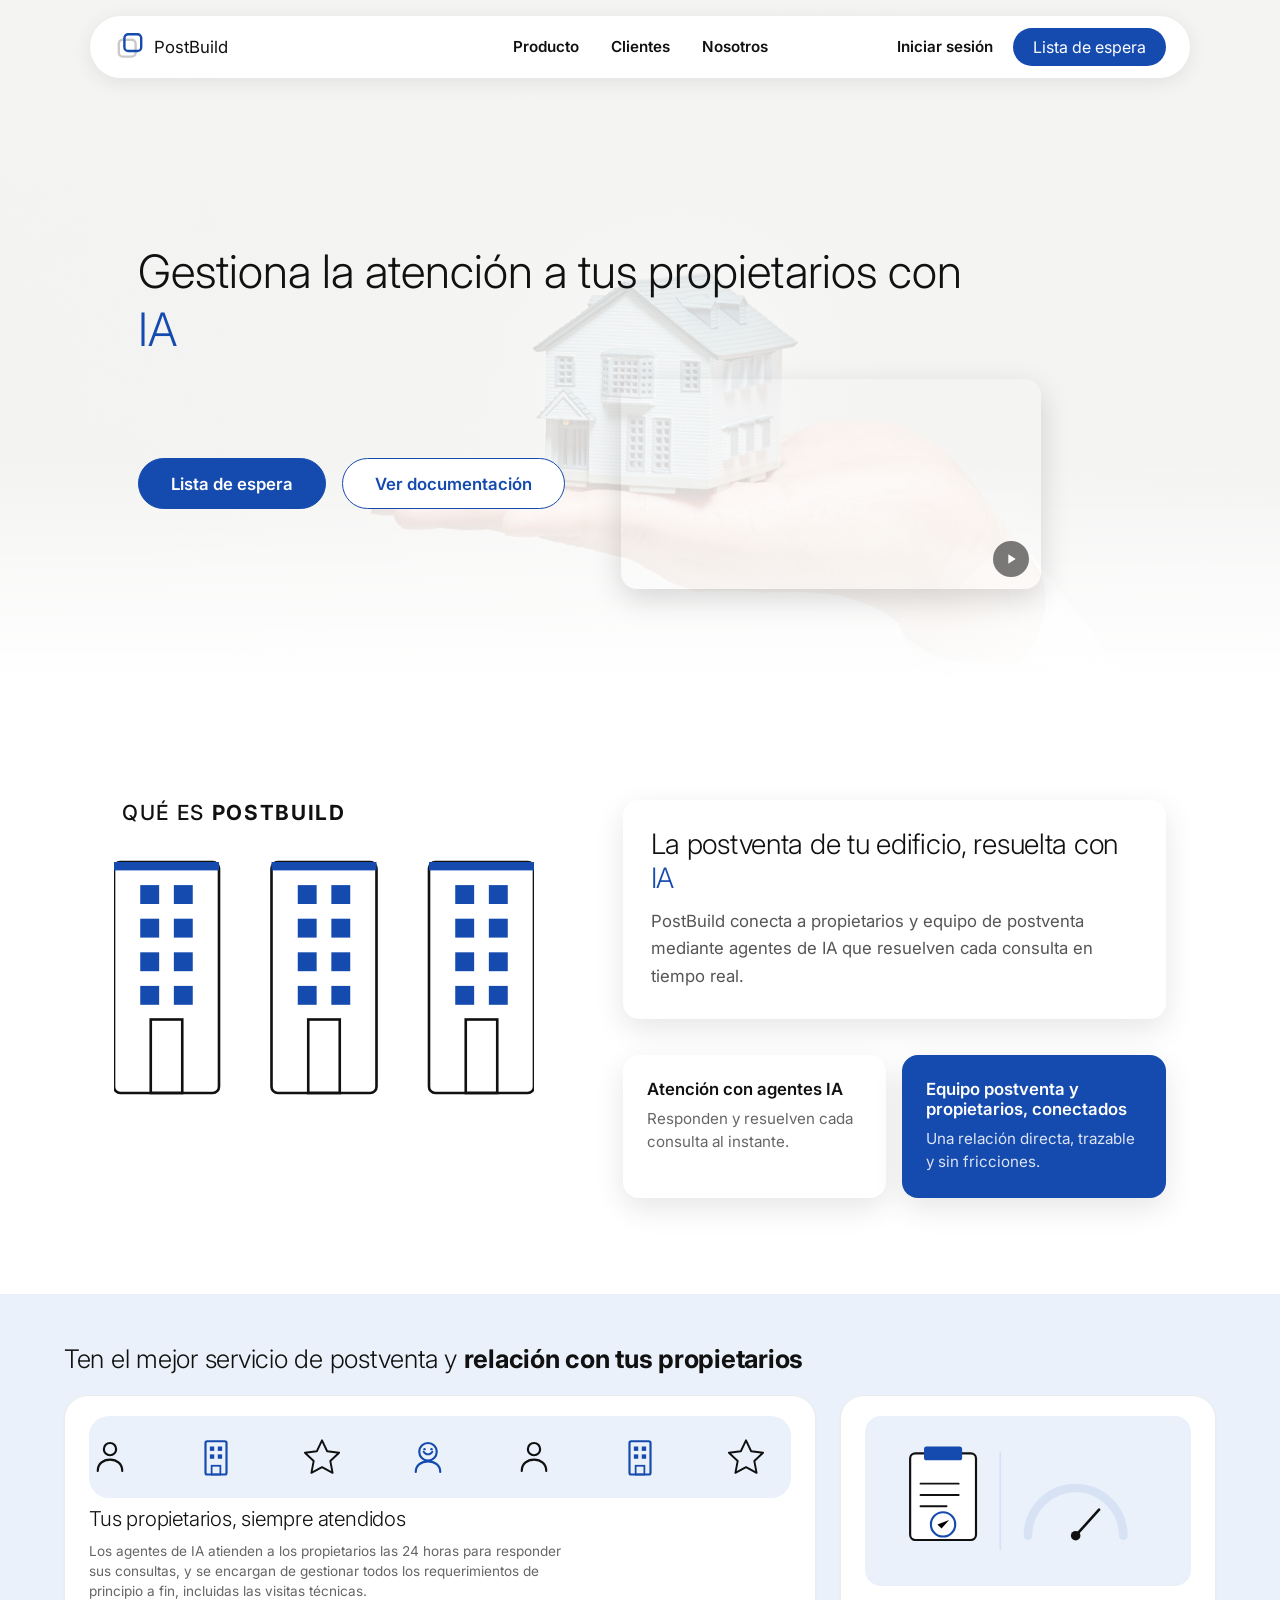
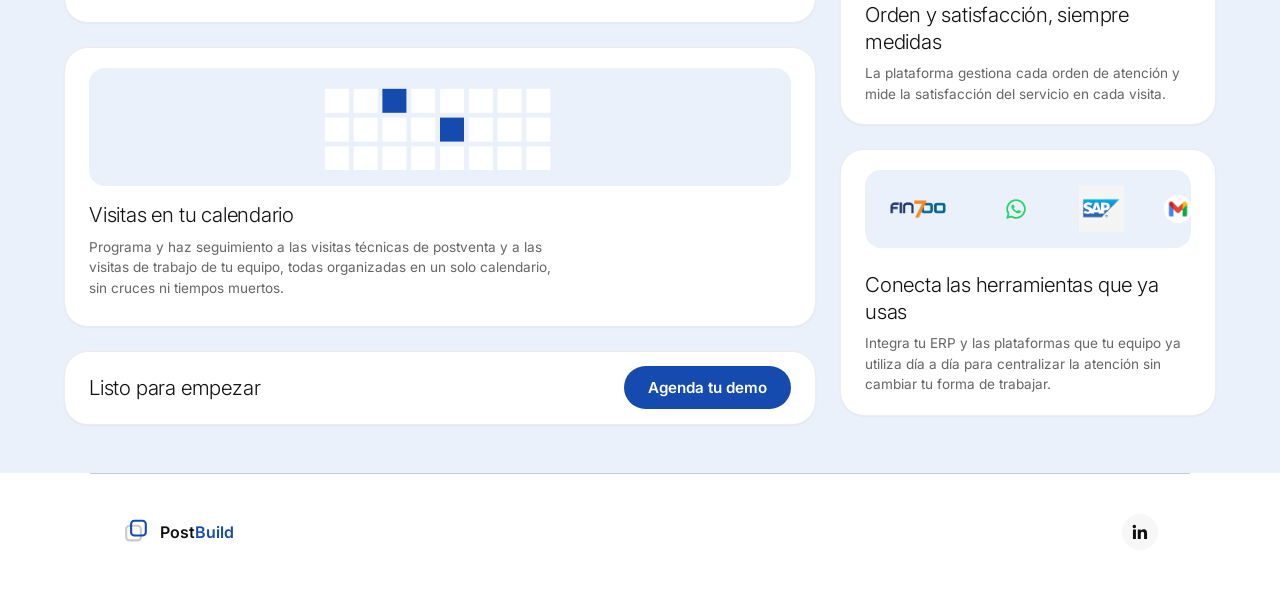
==== commit b1d2b64a: "Add integrations marquee, hero video with play/pause, and homepage visual updates Adds a scrolling l" ====
--- a/index.html
+++ b/index.html
@@ -7,21 +7,26 @@
   <meta name="description" content="PostBuild automatiza y resuelve la atención de postventa de viviendas para el propietario final, usando inteligencia artificial.">
   <link rel="preconnect" href="https://fonts.googleapis.com">
   <link rel="preconnect" href="https://fonts.gstatic.com" crossorigin>
-  <link href="https://fonts.googleapis.com/css2?family=Inter:wght@400;500;600;800&display=swap" rel="stylesheet">
+  <link href="https://fonts.googleapis.com/css2?family=Inter:wght@300;400;500;600;800&display=swap" rel="stylesheet">
   <link rel="stylesheet" href="css/styles.css">
 </head>
 <body class="is-loading">
   <header class="navbar">
     <div class="navbar__brand">
       <img src="Imagenes/PostBuild_logotipo_fondo_blanco.svg" alt="PostBuild" class="navbar__logo">
+      <span class="navbar__name">PostBuild</span>
     </div>
     <nav class="navbar__nav" id="navbar-nav">
       <a href="#producto">Producto</a>
       <a href="#clientes">Clientes</a>
       <a href="#nosotros">Nosotros</a>
+      <a href="#" class="navbar__login navbar__login--mobile">Iniciar sesión</a>
       <a href="waitlist.html" class="navbar__cta navbar__cta--mobile">Lista de espera</a>
     </nav>
-    <a href="waitlist.html" class="navbar__cta navbar__cta--desktop">Lista de espera</a>
+    <div class="navbar__actions navbar__actions--desktop">
+      <a href="#" class="navbar__login">Iniciar sesión</a>
+      <a href="waitlist.html" class="navbar__cta">Lista de espera</a>
+    </div>
     <button class="navbar__toggle" id="navbar-toggle" aria-label="Abrir menú" aria-expanded="false">
       <span></span>
       <span></span>
@@ -31,98 +36,242 @@
 
   <section class="hero">
     <div class="hero__content">
-      <h1 class="hero__brand">Post<span class="accent">Build</span></h1>
-      <p class="hero__title">Gestiona la postventa con <span class="accent">IA</span></p>
-      <a href="waitlist.html" class="hero__cta">Lista de espera</a>
-    </div>
-    <div class="hero__media">
-      <img class="hero__photo" src="Imagenes/1.png" alt="Mano sosteniendo una maqueta de casa">
+      <p class="hero__title">Gestiona la atención a tus propietarios con <span class="accent">IA</span></p>
+      <div class="hero__actions">
+        <a href="waitlist.html" class="hero__cta">Lista de espera</a>
+        <a href="#" class="hero__cta hero__cta--secondary">Ver documentación</a>
+        <div class="hero__video" id="hero-video-wrapper">
+          <video src="Imagenes/videopostbuild.mp4" id="hero-video" loop playsinline></video>
+          <button type="button" class="hero__video-toggle is-paused" id="hero-video-toggle" aria-label="Reproducir video">
+            <svg class="hero__video-icon hero__video-icon--pause" viewBox="0 0 24 24" fill="currentColor" aria-hidden="true">
+              <rect x="6" y="5" width="4" height="14" rx="1"/>
+              <rect x="14" y="5" width="4" height="14" rx="1"/>
+            </svg>
+            <svg class="hero__video-icon hero__video-icon--play" viewBox="0 0 24 24" fill="currentColor" aria-hidden="true">
+              <path d="M8 5v14l11-7z"/>
+            </svg>
+          </button>
+        </div>
+      </div>
     </div>
   </section>
 
-  <section class="solution">
-    <div class="solution__phone">
-      <div class="phone">
-        <div class="phone__notch"></div>
-        <div class="phone__screen" id="chat-screen">
-          <div class="chat-header">
-            <div class="chat-header__avatar">P</div>
-            <div class="chat-header__info">
-              <span class="chat-header__name">PostIA</span>
-              <span class="chat-header__status">En línea</span>
-            </div>
+  <section class="about" id="producto">
+    <div class="about__graphic">
+      <span class="about__eyebrow">Qué es <strong>PostBuild</strong></span>
+      <svg viewBox="0 0 400 260" class="building" aria-hidden="true">
+        <g transform="translate(-30,0)">
+        <g>
+          <rect x="30" y="20" width="100" height="220" rx="6" fill="none" stroke="var(--color-dark)" stroke-width="2.5"/>
+          <rect x="30" y="20" width="100" height="8" fill="var(--color-blue)"/>
+          <rect x="55" y="42" width="18" height="18" fill="var(--color-blue)" class="window-blink" style="animation-delay:0s"/>
+          <rect x="87" y="42" width="18" height="18" fill="var(--color-blue)" class="window-blink" style="animation-delay:0.2s"/>
+          <rect x="55" y="74" width="18" height="18" fill="var(--color-blue)" class="window-blink" style="animation-delay:0.4s"/>
+          <rect x="87" y="74" width="18" height="18" fill="var(--color-blue)" class="window-blink" style="animation-delay:0.6s"/>
+          <rect x="55" y="106" width="18" height="18" fill="var(--color-blue)" class="window-blink" style="animation-delay:0.8s"/>
+          <rect x="87" y="106" width="18" height="18" fill="var(--color-blue)" class="window-blink" style="animation-delay:1s"/>
+          <rect x="55" y="138" width="18" height="18" fill="var(--color-blue)" class="window-blink" style="animation-delay:1.2s"/>
+          <rect x="87" y="138" width="18" height="18" fill="var(--color-blue)" class="window-blink" style="animation-delay:1.4s"/>
+          <rect x="65" y="170" width="30" height="70" fill="none" stroke="var(--color-dark)" stroke-width="2.5"/>
+        </g>
+
+        <g>
+          <rect x="180" y="20" width="100" height="220" rx="6" fill="none" stroke="var(--color-dark)" stroke-width="2.5"/>
+          <rect x="180" y="20" width="100" height="8" fill="var(--color-blue)"/>
+          <rect x="205" y="42" width="18" height="18" fill="var(--color-blue)" class="window-blink" style="animation-delay:0.1s"/>
+          <rect x="237" y="42" width="18" height="18" fill="var(--color-blue)" class="window-blink" style="animation-delay:0.3s"/>
+          <rect x="205" y="74" width="18" height="18" fill="var(--color-blue)" class="window-blink" style="animation-delay:0.5s"/>
+          <rect x="237" y="74" width="18" height="18" fill="var(--color-blue)" class="window-blink" style="animation-delay:0.7s"/>
+          <rect x="205" y="106" width="18" height="18" fill="var(--color-blue)" class="window-blink" style="animation-delay:0.9s"/>
+          <rect x="237" y="106" width="18" height="18" fill="var(--color-blue)" class="window-blink" style="animation-delay:1.1s"/>
+          <rect x="205" y="138" width="18" height="18" fill="var(--color-blue)" class="window-blink" style="animation-delay:1.3s"/>
+          <rect x="237" y="138" width="18" height="18" fill="var(--color-blue)" class="window-blink" style="animation-delay:1.5s"/>
+          <rect x="215" y="170" width="30" height="70" fill="none" stroke="var(--color-dark)" stroke-width="2.5"/>
+        </g>
+
+        <g>
+          <rect x="330" y="20" width="100" height="220" rx="6" fill="none" stroke="var(--color-dark)" stroke-width="2.5"/>
+          <rect x="330" y="20" width="100" height="8" fill="var(--color-blue)"/>
+          <rect x="355" y="42" width="18" height="18" fill="var(--color-blue)" class="window-blink" style="animation-delay:0.15s"/>
+          <rect x="387" y="42" width="18" height="18" fill="var(--color-blue)" class="window-blink" style="animation-delay:0.35s"/>
+          <rect x="355" y="74" width="18" height="18" fill="var(--color-blue)" class="window-blink" style="animation-delay:0.55s"/>
+          <rect x="387" y="74" width="18" height="18" fill="var(--color-blue)" class="window-blink" style="animation-delay:0.75s"/>
+          <rect x="355" y="106" width="18" height="18" fill="var(--color-blue)" class="window-blink" style="animation-delay:0.95s"/>
+          <rect x="387" y="106" width="18" height="18" fill="var(--color-blue)" class="window-blink" style="animation-delay:1.15s"/>
+          <rect x="355" y="138" width="18" height="18" fill="var(--color-blue)" class="window-blink" style="animation-delay:1.35s"/>
+          <rect x="387" y="138" width="18" height="18" fill="var(--color-blue)" class="window-blink" style="animation-delay:1.55s"/>
+          <rect x="365" y="170" width="30" height="70" fill="none" stroke="var(--color-dark)" stroke-width="2.5"/>
+        </g>
+        </g>
+      </svg>
+    </div>
+    <div class="about__content">
+      <div class="about__intro-card">
+        <h2 class="about__title">La postventa de tu edificio, resuelta con <span class="accent">IA</span></h2>
+        <p class="about__text">PostBuild conecta a propietarios y equipo de postventa mediante agentes de IA que resuelven cada consulta en tiempo real.</p>
+      </div>
+      <div class="about__features">
+        <div class="about__feature about__feature--light">
+          <h3 class="about__feature-title">Atención con agentes IA</h3>
+          <p class="about__feature-text">Responden y resuelven cada consulta al instante.</p>
+        </div>
+        <div class="about__feature about__feature--dark">
+          <h3 class="about__feature-title">Equipo postventa y propietarios, conectados</h3>
+          <p class="about__feature-text">Una relación directa, trazable y sin fricciones.</p>
+        </div>
+      </div>
+    </div>
+  </section>
+
+  <section class="ai-support">
+    <div class="ai-support__container">
+    <h2 class="intro-banner__title">Ten el mejor servicio de postventa y <strong class="intro-banner__highlight">relación con tus propietarios</strong></h2>
+    <div class="ai-support__cards">
+    <div class="ai-support__column">
+    <div class="ai-support__content">
+    <div class="ai-support__marquee" aria-hidden="true">
+      <div class="ai-support__track">
+        <div class="ai-support__icon-set">
+          <svg class="ai-support__icon" viewBox="0 0 48 48" fill="none" xmlns="http://www.w3.org/2000/svg">
+            <circle cx="24" cy="15" r="7" stroke="var(--color-dark)" stroke-width="2.5"/>
+            <path d="M10 40c0-8 6-13 14-13s14 5 14 13" stroke="var(--color-dark)" stroke-width="2.5" stroke-linecap="round"/>
+          </svg>
+          <svg class="ai-support__icon" viewBox="0 0 48 48" fill="none" xmlns="http://www.w3.org/2000/svg">
+            <rect x="12" y="6" width="24" height="38" rx="2" stroke="var(--color-blue)" stroke-width="2.5"/>
+            <rect x="17" y="12" width="5" height="5" fill="var(--color-blue)"/>
+            <rect x="26" y="12" width="5" height="5" fill="var(--color-blue)"/>
+            <rect x="17" y="21" width="5" height="5" fill="var(--color-blue)"/>
+            <rect x="26" y="21" width="5" height="5" fill="var(--color-blue)"/>
+            <rect x="19" y="34" width="10" height="10" stroke="var(--color-blue)" stroke-width="2"/>
+          </svg>
+          <svg class="ai-support__icon" viewBox="0 0 48 48" fill="none" xmlns="http://www.w3.org/2000/svg">
+            <path d="M24 5l5.9 12.4 13.6 1.7-10 9.5 2.6 13.5L24 35.6 11.9 42.1l2.6-13.5-10-9.5 13.6-1.7L24 5z" stroke="var(--color-dark)" stroke-width="2.2" stroke-linejoin="round"/>
+          </svg>
+          <svg class="ai-support__icon" viewBox="0 0 48 48" fill="none" xmlns="http://www.w3.org/2000/svg">
+            <circle cx="24" cy="18" r="10" stroke="var(--color-blue)" stroke-width="2.5"/>
+            <path d="M19 18c1.2 2 3 3 5 3s3.8-1 5-3" stroke="var(--color-blue)" stroke-width="2.2" stroke-linecap="round"/>
+            <circle cx="20" cy="15" r="1.4" fill="var(--color-blue)"/>
+            <circle cx="28" cy="15" r="1.4" fill="var(--color-blue)"/>
+            <path d="M10 41c0-7.5 6.3-12 14-12s14 4.5 14 12" stroke="var(--color-blue)" stroke-width="2.5" stroke-linecap="round"/>
+          </svg>
+        </div>
+        <div class="ai-support__icon-set" aria-hidden="true">
+          <svg class="ai-support__icon" viewBox="0 0 48 48" fill="none" xmlns="http://www.w3.org/2000/svg">
+            <circle cx="24" cy="15" r="7" stroke="var(--color-dark)" stroke-width="2.5"/>
+            <path d="M10 40c0-8 6-13 14-13s14 5 14 13" stroke="var(--color-dark)" stroke-width="2.5" stroke-linecap="round"/>
+          </svg>
+          <svg class="ai-support__icon" viewBox="0 0 48 48" fill="none" xmlns="http://www.w3.org/2000/svg">
+            <rect x="12" y="6" width="24" height="38" rx="2" stroke="var(--color-blue)" stroke-width="2.5"/>
+            <rect x="17" y="12" width="5" height="5" fill="var(--color-blue)"/>
+            <rect x="26" y="12" width="5" height="5" fill="var(--color-blue)"/>
+            <rect x="17" y="21" width="5" height="5" fill="var(--color-blue)"/>
+            <rect x="26" y="21" width="5" height="5" fill="var(--color-blue)"/>
+            <rect x="19" y="34" width="10" height="10" stroke="var(--color-blue)" stroke-width="2"/>
+          </svg>
+          <svg class="ai-support__icon" viewBox="0 0 48 48" fill="none" xmlns="http://www.w3.org/2000/svg">
+            <path d="M24 5l5.9 12.4 13.6 1.7-10 9.5 2.6 13.5L24 35.6 11.9 42.1l2.6-13.5-10-9.5 13.6-1.7L24 5z" stroke="var(--color-dark)" stroke-width="2.2" stroke-linejoin="round"/>
+          </svg>
+          <svg class="ai-support__icon" viewBox="0 0 48 48" fill="none" xmlns="http://www.w3.org/2000/svg">
+            <circle cx="24" cy="18" r="10" stroke="var(--color-blue)" stroke-width="2.5"/>
+            <path d="M19 18c1.2 2 3 3 5 3s3.8-1 5-3" stroke="var(--color-blue)" stroke-width="2.2" stroke-linecap="round"/>
+            <circle cx="20" cy="15" r="1.4" fill="var(--color-blue)"/>
+            <circle cx="28" cy="15" r="1.4" fill="var(--color-blue)"/>
+            <path d="M10 41c0-7.5 6.3-12 14-12s14 4.5 14 12" stroke="var(--color-blue)" stroke-width="2.5" stroke-linecap="round"/>
+          </svg>
+        </div>
+      </div>
+    </div>
+    <h2 class="ai-support__title">Tus propietarios, siempre atendidos</h2>
+    <p class="ai-support__text">Los agentes de IA atienden a los propietarios las 24 horas para responder sus consultas, y se encargan de gestionar todos los requerimientos de principio a fin, incluidas las visitas técnicas.</p>
+    </div>
+    <div class="ai-support__content ai-support__content--visits">
+    <div class="ai-support__calendar-graphic" aria-hidden="true">
+      <svg class="ai-support__calendar" viewBox="0 0 200 72" fill="none" xmlns="http://www.w3.org/2000/svg">
+        <rect x="4" y="4" width="20" height="20" fill="#FFFFFF"/>
+        <rect x="28" y="4" width="20" height="20" fill="#FFFFFF"/>
+        <rect x="52" y="4" width="20" height="20" fill="var(--color-blue)"/>
+        <rect x="76" y="4" width="20" height="20" fill="#FFFFFF"/>
+        <rect x="100" y="4" width="20" height="20" fill="#FFFFFF"/>
+        <rect x="124" y="4" width="20" height="20" fill="#FFFFFF"/>
+        <rect x="148" y="4" width="20" height="20" fill="#FFFFFF"/>
+        <rect x="172" y="4" width="20" height="20" fill="#FFFFFF"/>
+        <rect x="4" y="28" width="20" height="20" fill="#FFFFFF"/>
+        <rect x="28" y="28" width="20" height="20" fill="#FFFFFF"/>
+        <rect x="52" y="28" width="20" height="20" fill="#FFFFFF"/>
+        <rect x="76" y="28" width="20" height="20" fill="#FFFFFF"/>
+        <rect x="100" y="28" width="20" height="20" fill="var(--color-blue)"/>
+        <rect x="124" y="28" width="20" height="20" fill="#FFFFFF"/>
+        <rect x="148" y="28" width="20" height="20" fill="#FFFFFF"/>
+        <rect x="172" y="28" width="20" height="20" fill="#FFFFFF"/>
+        <rect x="4" y="52" width="20" height="20" fill="#FFFFFF"/>
+        <rect x="28" y="52" width="20" height="20" fill="#FFFFFF"/>
+        <rect x="52" y="52" width="20" height="20" fill="#FFFFFF"/>
+        <rect x="76" y="52" width="20" height="20" fill="#FFFFFF"/>
+        <rect x="100" y="52" width="20" height="20" fill="#FFFFFF"/>
+        <rect x="124" y="52" width="20" height="20" fill="#FFFFFF"/>
+        <rect x="148" y="52" width="20" height="20" fill="#FFFFFF"/>
+        <rect x="172" y="52" width="20" height="20" fill="#FFFFFF"/>
+      </svg>
+    </div>
+    <h2 class="ai-support__title">Visitas en tu calendario</h2>
+    <p class="ai-support__text">Programa y haz seguimiento a las visitas técnicas de postventa y a las visitas de trabajo de tu equipo, todas organizadas en un solo calendario, sin cruces ni tiempos muertos.</p>
+    </div>
+    <div class="ai-support__content ai-support__content--cta">
+      <h2 class="ai-support__title">Listo para empezar</h2>
+      <a href="waitlist.html" class="ai-support__cta-button">Agenda tu demo</a>
+    </div>
+    </div>
+    <div class="ai-support__column ai-support__column--right">
+    <div class="ai-support__content ai-support__content--compact">
+    <div class="ai-support__measure-graphic" aria-hidden="true">
+      <svg class="ai-support__measure-illustration" viewBox="0 0 300 150" xmlns="http://www.w3.org/2000/svg">
+        <rect x="14" y="20" width="76" height="100" rx="6" fill="#FFFFFF" stroke="var(--color-dark)" stroke-width="2.5"/>
+        <rect x="30" y="12" width="44" height="16" rx="3" fill="var(--color-blue)"/>
+        <path class="order-line order-line--1" d="M26 55h44" stroke="var(--color-dark)" stroke-width="2.2" stroke-linecap="round"/>
+        <path class="order-line order-line--2" d="M26 68h44" stroke="var(--color-dark)" stroke-width="2.2" stroke-linecap="round"/>
+        <path class="order-line order-line--3" d="M26 81h30" stroke="var(--color-dark)" stroke-width="2.2" stroke-linecap="round"/>
+        <circle cx="52" cy="102" r="14" fill="#FFFFFF" stroke="var(--color-blue)" stroke-width="2.5"/>
+        <path class="order-check" d="M45.5 102l4.7 4.7L59 97" stroke="var(--color-blue)" stroke-width="2.4" stroke-linecap="round" stroke-linejoin="round" pathLength="1"/>
+
+        <line x1="118" y1="18" x2="118" y2="132" stroke="#D7E3F5" stroke-width="2"/>
+
+        <path d="M150 115 A55 55 0 0 1 260 115" fill="none" stroke="#D7E3F5" stroke-width="10" stroke-linecap="round"/>
+        <path class="gauge-fill" d="M150 115 A55 55 0 0 1 260 115" fill="none" stroke="var(--color-blue)" stroke-width="10" stroke-linecap="round" pathLength="1"/>
+        <g class="gauge-needle">
+          <line x1="205" y1="115" x2="232" y2="85" stroke="var(--color-dark)" stroke-width="3" stroke-linecap="round"/>
+          <circle cx="205" cy="115" r="5.5" fill="var(--color-dark)"/>
+        </g>
+      </svg>
+    </div>
+    <h2 class="ai-support__title">Orden y satisfacción, siempre medidas</h2>
+    <p class="ai-support__text">La plataforma gestiona cada orden de atención y mide la satisfacción del servicio en cada visita.</p>
+    </div>
+    <div class="ai-support__content ai-support__content--integrations">
+      <div class="ai-support__integrations-marquee" aria-hidden="true">
+        <div class="ai-support__integrations-track">
+          <div class="ai-support__integrations-set">
+            <img src="Imagenes/logofin700.png" alt="" class="ai-support__integration-img">
+            <img src="Imagenes/logowsp.png" alt="" class="ai-support__integration-img ai-support__integration-img--wsp">
+            <img src="Imagenes/logosap.png" alt="" class="ai-support__integration-img ai-support__integration-img--sap">
+            <img src="Imagenes/logogoogle.webp" alt="" class="ai-support__integration-img">
+            <img src="Imagenes/logogooglecalendar.png" alt="" class="ai-support__integration-img">
+            <img src="Imagenes/logoout.png" alt="" class="ai-support__integration-img">
           </div>
-          <div class="chat-bubble chat-bubble--client" data-step="1">Hola, tengo una filtración en la grifería del baño 🚿</div>
-          <div class="chat-bubble chat-bubble--ai" data-step="2">¡Hola! Para validar tu reclamo, ¿hace cuánto notaste la filtración y es constante o solo al abrir la llave?</div>
-          <div class="chat-bubble chat-bubble--client" data-step="3">La noté hace 2 días, gotea todo el tiempo aunque esté cerrada</div>
-          <div class="chat-bubble chat-bubble--ai" data-step="4">Gracias por el detalle. Tu vivienda tiene 8 meses de entregada, así que estás dentro del período de garantía y esto queda cubierto sin costo ✅</div>
-          <div class="chat-bubble chat-bubble--ai chat-bubble--schedule" data-step="5">
-            <p>Estos son los horarios disponibles:</p>
-            <div class="schedule-card">
-              <button class="schedule-option" data-selected="false">Mar 10 · 15:00 hs</button>
-              <button class="schedule-option" data-selected="true">Mié 11 · 10:00 hs</button>
-              <button class="schedule-option" data-selected="false">Jue 12 · 17:00 hs</button>
-            </div>
+          <div class="ai-support__integrations-set">
+            <img src="Imagenes/logofin700.png" alt="" class="ai-support__integration-img">
+            <img src="Imagenes/logowsp.png" alt="" class="ai-support__integration-img ai-support__integration-img--wsp">
+            <img src="Imagenes/logosap.png" alt="" class="ai-support__integration-img ai-support__integration-img--sap">
+            <img src="Imagenes/logogoogle.webp" alt="" class="ai-support__integration-img">
+            <img src="Imagenes/logogooglecalendar.png" alt="" class="ai-support__integration-img">
+            <img src="Imagenes/logoout.png" alt="" class="ai-support__integration-img">
           </div>
-          <div class="chat-bubble chat-bubble--client" data-step="6">Mié 11 · 10:00 hs ✔️</div>
-          <div class="chat-bubble chat-bubble--ai" data-step="7">Listo, tu visita técnica quedó agendada. Un especialista te contactará antes de la hora acordada 👷</div>
-        </div>
-      </div>
-    </div>
-    <div class="solution__content">
-      <h2 class="solution__title">Solo preocúpate en <span class="accent">operar y gestionar</span></h2>
-      <p class="solution__text">Automatizamos todos los reclamos y consultas de tus propietarios mediante inteligencia artificial. Desde la primera conversación hasta la coordinación de la visita técnica, PostBuild gestiona todo el proceso de forma autónoma.</p>
-    </div>
-  </section>
-
-  <section class="ops">
-    <div class="ops__content">
-      <h2 class="solution__title">Gestión de equipo <span class="accent">postventa</span></h2>
-      <p class="solution__text">Centralizamos la programación de visitas técnicas y trabajos, la aprobación o rechazo de solicitudes, la asignación de técnicos y el seguimiento hasta el cierre de cada trabajo.</p>
-    </div>
-    <div class="ops__screen-wrap">
-      <div class="tablet-frame">
-        <span class="tablet-frame__camera"></span>
-        <div class="tablet-screen" id="tablet-screen">
-          <div class="calendar-month" id="calendar-month">
-            <div class="calendar-month__header">
-              <span class="calendar-month__title">Marzo</span>
-              <div class="calendar-month__weekdays">
-                <span>L</span><span>M</span><span>M</span><span>J</span><span>V</span><span>S</span><span>D</span>
-              </div>
-            </div>
-            <div class="calendar-grid" id="calendar-grid"></div>
-          </div>
-          <div class="calendar-day" id="calendar-day">
-            <span class="calendar-day__title" id="calendar-day-title"></span>
-            <div class="calendar-day__visits" id="calendar-day-visits"></div>
-          </div>
-        </div>
-      </div>
-    </div>
-  </section>
-
-  <section class="metrics">
-    <div class="metrics__header">
-      <h2 class="solution__title">Toma de decisiones mediante <span class="accent">predicciones con IA</span></h2>
-    </div>
-    <div class="metrics__grid">
-      <div class="metric-card">
-        <span class="metric-card__value metric-card__value--text">Riesgos futuros</span>
-        <span class="metric-card__desc">Anticipamos qué unidades o instalaciones tienen mayor probabilidad de generar reclamos antes de que ocurran.</span>
-      </div>
-      <div class="metric-card">
-        <span class="metric-card__value metric-card__value--text">Tipo de respuesta</span>
-        <span class="metric-card__desc">La IA sugiere la respuesta más adecuada para cada reclamo según su historial y gravedad.</span>
-      </div>
-      <div class="metric-card">
-        <span class="metric-card__value metric-card__value--text">Predicción de fallas</span>
-        <span class="metric-card__desc">Detectamos patrones que anticipan fallas recurrentes en grifería, pisos, humedad y otros rubros.</span>
-      </div>
-      <div class="metric-card">
-        <span class="metric-card__value metric-card__value--text">Gastos por postventa</span>
-        <span class="metric-card__desc">Proyectamos el costo estimado de la postventa para planificar presupuesto y prioridades.</span>
-      </div>
+        </div>
+      </div>
+      <h2 class="ai-support__title">Conecta las herramientas que ya usas</h2>
+      <p class="ai-support__text">Integra tu ERP y las plataformas que tu equipo ya utiliza día a día para centralizar la atención sin cambiar tu forma de trabajar.</p>
+    </div>
+    </div>
+    </div>
     </div>
   </section>
 
--- a/css/styles.css
+++ b/css/styles.css
@@ -36,13 +36,41 @@
 
 .navbar__brand {
   justify-self: start;
-}
-
-.navbar__cta--desktop {
+  display: flex;
+  align-items: center;
+  gap: 0.5rem;
+}
+
+.navbar__name {
+  font-size: 1.05rem;
+  font-weight: 400;
+  color: var(--color-dark);
+}
+
+.navbar__actions--desktop {
   justify-self: end;
+  display: flex;
+  align-items: center;
+  gap: 1.25rem;
+}
+
+.navbar__login {
+  color: var(--color-dark);
+  text-decoration: none;
+  font-weight: 600;
+  font-size: 0.95rem;
+  transition: color 0.2s ease;
+}
+
+.navbar__login:hover {
+  color: var(--color-blue);
 }
 
 .navbar__cta--mobile {
+  display: none;
+}
+
+.navbar__login--mobile {
   display: none;
 }
 
@@ -150,8 +178,12 @@
     display: flex;
   }
 
-  .navbar__cta--desktop {
+  .navbar__actions--desktop {
     display: none;
+  }
+
+  .navbar__login--mobile {
+    display: inline-block;
   }
 
   .navbar__cta--mobile {
@@ -161,52 +193,113 @@
 }
 
 .hero {
-  min-height: 100vh;
+  position: relative;
+  min-height: 80vh;
   display: flex;
   align-items: stretch;
   gap: 0;
-}
-
-.hero__media {
+  background-image: linear-gradient(rgba(255, 255, 255, 0.82), rgba(255, 255, 255, 0.82)), url('../Imagenes/1.png');
+  background-size: cover;
+  background-position: center;
+  background-repeat: no-repeat;
+}
+
+.hero__video {
   position: relative;
-  flex: 0 0 50%;
-  max-width: 50%;
+  width: 420px;
+  margin-left: 2.5rem;
+  border-radius: 1rem;
+  overflow: hidden;
+  box-shadow: 0 10px 30px rgba(0, 0, 0, 0.15);
+}
+
+.hero__video video {
+  display: block;
+  width: 100%;
+  height: auto;
+}
+
+.hero__video-toggle {
+  position: absolute;
+  bottom: 0.75rem;
+  right: 0.75rem;
+  width: 36px;
+  height: 36px;
+  display: flex;
+  align-items: center;
+  justify-content: center;
+  background-color: rgba(17, 17, 17, 0.55);
+  border: none;
+  border-radius: 999px;
+  color: #FFFFFF;
+  cursor: pointer;
   opacity: 0;
-  transform: translateY(20px);
-  transition: opacity 0.8s ease, transform 0.8s ease;
-}
-
-.hero__media::before {
+  transition: opacity 0.2s ease, background-color 0.2s ease;
+}
+
+.hero__video:hover .hero__video-toggle,
+.hero__video-toggle:focus-visible {
+  opacity: 1;
+}
+
+.hero__video-toggle:hover {
+  background-color: rgba(17, 17, 17, 0.75);
+}
+
+.hero__video-icon {
+  width: 16px;
+  height: 16px;
+}
+
+.hero__video-icon--play {
+  display: none;
+}
+
+.hero__video-toggle.is-paused .hero__video-icon--pause {
+  display: none;
+}
+
+.hero__video-toggle.is-paused .hero__video-icon--play {
+  display: block;
+}
+
+.hero__video-toggle.is-paused {
+  opacity: 1;
+}
+
+@media (max-width: 900px) {
+  .hero__video {
+    width: 100%;
+    max-width: 420px;
+    margin-left: 0;
+    margin-top: 1rem;
+  }
+}
+
+.hero::after {
   content: '';
   position: absolute;
-  top: 0;
   left: 0;
+  right: 0;
   bottom: 0;
-  width: 35%;
-  min-width: 160px;
-  max-width: 420px;
-  background: linear-gradient(to right, var(--color-bg) 0%, rgba(255, 255, 255, 0.85) 35%, rgba(255, 255, 255, 0) 100%);
+  height: 260px;
+  background: linear-gradient(to bottom, rgba(255, 255, 255, 0) 0%, rgba(255, 255, 255, 0.5) 40%, var(--color-bg) 85%);
+  pointer-events: none;
+}
+
+.hero__content {
+  position: relative;
   z-index: 1;
-  pointer-events: none;
-}
-
-.hero__photo {
-  display: block;
+  flex: 1 1 100%;
+  max-width: 1100px;
+  margin: 0 auto;
   width: 100%;
-  height: 100%;
-  border-radius: 0;
-  object-fit: cover;
-}
-
-.hero__content {
-  flex: 0 0 50%;
-  max-width: 50%;
   display: flex;
   flex-direction: column;
   justify-content: center;
   align-items: flex-start;
   text-align: left;
-  gap: 2rem;
+  gap: 0.75rem;
   padding: 2rem 3rem;
 }
 
@@ -225,11 +318,12 @@
 }
 
 .hero__title {
-  font-size: clamp(1.4rem, 2.4vw, 2rem);
-  font-weight: 400;
-  line-height: 1.4;
+  font-size: clamp(2.2rem, 3.6vw, 3.2rem);
+  font-weight: 300;
+  line-height: 1.25;
   color: var(--color-dark);
   max-width: 32ch;
+  margin-top: 7rem;
   opacity: 0;
   transform: translateY(20px);
   transition: opacity 0.8s ease 0.2s, transform 0.8s ease 0.2s;
@@ -237,6 +331,14 @@
 
 .hero__title .accent {
   color: var(--color-blue);
+}
+
+.hero__actions {
+  display: flex;
+  flex-wrap: wrap;
+  align-items: center;
+  gap: 1rem;
+  margin-top: 0.5rem;
 }
 
 .hero__cta {
@@ -248,19 +350,30 @@
   font-size: 1.05rem;
   padding: 0.9rem 2rem;
   border-radius: 999px;
-  margin-top: 0.5rem;
+  border: 1px solid var(--color-blue);
   opacity: 0;
   transform: translateY(20px);
-  transition: opacity 0.8s ease 0.4s, transform 0.8s ease 0.4s, background-color 0.2s ease;
+  transition: opacity 0.8s ease 0.4s, transform 0.8s ease 0.4s, background-color 0.2s ease, color 0.2s ease, border-color 0.2s ease;
 }
 
 .hero__cta:hover {
   background-color: #103c8c;
 }
 
-body:not(.is-loading) .hero__media,
+.hero__cta--secondary {
+  background-color: #FFFFFF;
+  color: var(--color-blue);
+}
+
+.hero__cta--secondary:hover {
+  background-color: var(--color-bg);
+  border-color: #103c8c;
+  color: #103c8c;
+}
+
 body:not(.is-loading) .hero__brand,
 body:not(.is-loading) .hero__title,
+body:not(.is-loading) .hero__actions,
 body:not(.is-loading) .hero__cta {
   opacity: 1;
   transform: translateY(0);
@@ -277,7 +390,7 @@
   }
 
   .hero__title {
-    font-size: clamp(1.15rem, 2vw, 1.5rem);
+    font-size: clamp(1.8rem, 3.2vw, 2.4rem);
   }
 }
 
@@ -297,7 +410,8 @@
   }
 
   .hero__title {
-    font-size: clamp(0.75rem, 3.4vw, 1rem);
+    font-size: clamp(1.2rem, 5.4vw, 1.7rem);
+    margin-top: 1rem;
   }
 
   .hero__cta {
@@ -317,785 +431,642 @@
   }
 
   .hero__title {
-    font-size: clamp(0.68rem, 3.2vw, 0.85rem);
-  }
-}
-
-.solution {
-  display: flex;
-  align-items: center;
-  justify-content: center;
+    font-size: clamp(1.1rem, 6vw, 1.4rem);
+    margin-top: 0.5rem;
+  }
+}
+
+.about {
+  display: flex;
+  align-items: center;
   gap: 4rem;
-  padding: 6rem 3rem;
-  background-color: #F7F7F8;
-}
-
-.solution__phone {
-  flex: 0 0 40%;
-  display: flex;
-  justify-content: center;
-}
-
-.phone {
-  position: relative;
-  width: 300px;
-  aspect-ratio: 9 / 19;
-  background-color: var(--color-bg);
-  border: 10px solid var(--color-dark);
-  border-radius: 2.5rem;
-  box-shadow: 0 20px 40px rgba(0, 0, 0, 0.15);
+  max-width: 1100px;
+  margin: 0 auto;
+  padding: 5rem 1.5rem 6rem;
+}
+
+.about__content {
+  flex: 1 1 55%;
+  display: flex;
+  flex-direction: column;
+  gap: 1.25rem;
+}
+
+.about__intro-card {
+  display: flex;
+  flex-direction: column;
+  gap: 0.75rem;
+  background-color: #FFFFFF;
+  border-radius: 1rem;
+  padding: 1.75rem;
+  box-shadow: 0 10px 30px rgba(0, 0, 0, 0.1);
+}
+
+.about__eyebrow {
+  color: var(--color-dark);
+  font-weight: 500;
+  font-size: 1.3rem;
+  text-transform: uppercase;
+  letter-spacing: 0.08em;
+}
+
+.about__eyebrow strong {
+  font-weight: 700;
+}
+
+.about__title {
+  font-size: clamp(1.4rem, 2.2vw, 1.8rem);
+  font-weight: 300;
+  line-height: 1.2;
+  letter-spacing: -0.01em;
+}
+
+.about__title .accent {
+  color: var(--color-blue);
+}
+
+.about__text {
+  color: #555555;
+  font-size: 1.05rem;
+  line-height: 1.65;
+  max-width: 44ch;
+}
+
+.about__features {
+  display: grid;
+  grid-template-columns: 1fr 1fr;
+  gap: 1rem;
+  margin-top: 1rem;
+}
+
+.about__feature {
+  display: flex;
+  flex-direction: column;
+  gap: 0.5rem;
+  padding: 1.5rem;
+  border-radius: 1rem;
+  box-shadow: 0 10px 30px rgba(0, 0, 0, 0.1);
+}
+
+.about__feature--light {
+  background-color: #FFFFFF;
+}
+
+.about__feature--dark {
+  background-color: var(--color-blue);
+}
+
+.about__feature-title {
+  font-size: 1.05rem;
+  font-weight: 600;
+}
+
+.about__feature--light .about__feature-title {
+  color: var(--color-dark);
+}
+
+.about__feature--dark .about__feature-title {
+  color: #FFFFFF;
+}
+
+.about__feature-text {
+  font-size: 0.95rem;
+  line-height: 1.55;
+}
+
+.about__feature--light .about__feature-text {
+  color: #666666;
+}
+
+.about__feature--dark .about__feature-text {
+  color: rgba(255, 255, 255, 0.85);
+}
+
+.about__graphic {
+  flex: 1 1 45%;
+  align-self: flex-start;
+  display: flex;
+  flex-direction: column;
+  align-items: flex-start;
+  gap: 1rem;
+}
+
+.about__graphic .about__eyebrow {
+  margin-left: 0.5rem;
+}
+
+.about__graphic .building {
+  width: 100%;
+  max-width: 420px;
+  height: auto;
+}
+
+.window-blink {
+  animation: window-glow 2.8s ease-in-out infinite;
+}
+
+@keyframes window-glow {
+  0%, 100% { opacity: 0.2; }
+  50% { opacity: 1; }
+}
+
+@media (max-width: 900px) {
+  .about {
+    flex-direction: column;
+    gap: 2.5rem;
+    padding: 4rem 1.5rem;
+    text-align: center;
+  }
+
+  .about__content {
+    align-items: center;
+  }
+
+  .about__text {
+    max-width: 50ch;
+  }
+
+  .about__feature {
+    text-align: left;
+  }
+
+  .about__graphic {
+    align-items: center;
+    width: 100%;
+  }
+
+  .about__graphic .about__eyebrow {
+    margin-left: 0;
+  }
+
+  .about__graphic .building {
+    max-width: 340px;
+  }
+}
+
+@media (max-width: 480px) {
+  .about {
+    padding: 3rem 1rem;
+  }
+
+  .about__title {
+    font-size: clamp(1.5rem, 6vw, 1.9rem);
+  }
+
+  .about__text {
+    font-size: 0.95rem;
+  }
+
+  .about__eyebrow {
+    font-size: 1rem;
+  }
+
+  .about__features {
+    grid-template-columns: 1fr;
+  }
+}
+
+.intro-banner__title {
+  font-size: clamp(1.25rem, 2vw, 1.6rem);
+  font-weight: 300;
+  line-height: 1.3;
+  letter-spacing: -0.01em;
+  max-width: 820px;
+  margin: 0;
+  text-align: left;
+}
+
+.intro-banner__highlight {
+  font-weight: 700;
+}
+
+@media (max-width: 480px) {
+  .intro-banner__title {
+    font-size: clamp(1.5rem, 6vw, 1.9rem);
+  }
+}
+
+.ai-support {
+  width: 100%;
+  background-color: #EAF1FB;
+}
+
+.ai-support__container {
+  max-width: 1200px;
+  margin: 0 auto;
+  padding: 3rem 1.5rem;
+}
+
+.ai-support__marquee {
+  width: 100%;
   overflow: hidden;
-}
-
-.phone__notch {
-  position: absolute;
-  top: 0;
-  left: 50%;
-  transform: translateX(-50%);
-  width: 90px;
-  height: 18px;
-  background-color: var(--color-dark);
-  border-bottom-left-radius: 12px;
-  border-bottom-right-radius: 12px;
-  z-index: 2;
-}
-
-.phone__screen {
-  display: flex;
-  flex-direction: column;
-  gap: 0.4rem;
-  height: 100%;
-  padding: 2rem 0.75rem 1rem;
-  overflow: hidden;
-}
-
-.chat-header {
-  display: flex;
-  align-items: center;
-  gap: 0.4rem;
-  padding-bottom: 0.4rem;
-  margin-bottom: 0.1rem;
-  border-bottom: 1px solid var(--color-gray);
-}
-
-.chat-header__avatar {
-  display: flex;
-  align-items: center;
-  justify-content: center;
-  width: 20px;
-  height: 20px;
-  border-radius: 50%;
+  padding: 1.25rem 0;
+  background-color: #EAF1FB;
+  border-radius: 1.25rem;
+}
+
+.ai-support__track {
+  display: flex;
+  width: max-content;
+  animation: ai-support-scroll 18s linear infinite;
+}
+
+.ai-support__icon-set {
+  display: flex;
+  align-items: center;
+  gap: 4rem;
+  padding-right: 4rem;
+}
+
+.ai-support__icon {
+  width: 42px;
+  height: 42px;
+  flex-shrink: 0;
+}
+
+@keyframes ai-support-scroll {
+  from { transform: translateX(0); }
+  to { transform: translateX(-50%); }
+}
+
+.ai-support__cards {
+  display: flex;
+  align-items: stretch;
+  gap: 1.5rem;
+  margin-top: 1.25rem;
+}
+
+.ai-support__column {
+  display: flex;
+  flex-direction: column;
+  gap: 1.5rem;
+  flex: 2;
+  min-width: 0;
+}
+
+.ai-support__content {
+  text-align: left;
+  background-color: #FFFFFF;
+  border: 1px solid #ECECEC;
+  box-shadow: 0 1px 2px rgba(0, 0, 0, 0.04);
+  border-radius: 1.5rem;
+  padding: 1.25rem 1.5rem;
+}
+
+.ai-support__column--right {
+  flex: 1;
+  min-width: 0;
+}
+
+.ai-support__content--visits {
+  padding-bottom: 1.75rem;
+}
+
+.ai-support__content--cta {
+  display: flex;
+  align-items: center;
+  justify-content: space-between;
+  gap: 1rem;
+  flex: 0 0 auto;
+  padding: 0.9rem 1.5rem;
+}
+
+.ai-support__content--cta .ai-support__title {
+  margin-top: 0;
+}
+
+.ai-support__cta-button {
+  display: inline-block;
   background-color: var(--color-blue);
   color: #FFFFFF;
-  font-size: 0.6rem;
-  font-weight: 700;
+  text-decoration: none;
+  font-weight: 600;
+  font-size: 0.95rem;
+  padding: 0.75rem 1.5rem;
+  border-radius: 999px;
+  white-space: nowrap;
+  transition: background-color 0.2s ease;
+}
+
+.ai-support__cta-button:hover {
+  background-color: #103c8c;
+}
+
+@media (max-width: 480px) {
+  .ai-support__content--cta {
+    flex-direction: column;
+    align-items: flex-start;
+  }
+}
+
+.ai-support__content--integrations {
+  display: flex;
+  flex-direction: column;
+}
+
+.ai-support__integrations-marquee {
+  width: 100%;
+  overflow: hidden;
+  background-color: #EAF1FB;
+  border-radius: 1rem;
+  padding: 1rem 0;
+  margin-bottom: 1rem;
+}
+
+.ai-support__integrations-track {
+  display: flex;
+  width: max-content;
+  animation: ai-support-scroll 10s linear infinite;
+}
+
+.ai-support__integrations-set {
+  display: flex;
+  align-items: center;
+  gap: 2.5rem;
+  padding: 0 1.25rem;
+}
+
+.ai-support__integration-img {
+  height: 28px;
+  width: auto;
+  display: block;
+}
+
+.ai-support__integration-img--wsp {
+  height: 46px;
+}
+
+.ai-support__integration-img--sap {
+  height: 46px;
+}
+
+.ai-support__calendar-graphic {
+  display: flex;
+  justify-content: center;
+  background-color: #EAF1FB;
+  border-radius: 1rem;
+  padding: 1rem;
+  margin-bottom: 1rem;
+}
+
+.ai-support__calendar {
+  width: 100%;
+  max-width: 240px;
+  height: auto;
+}
+
+.ai-support__static-graphic {
+  display: flex;
+  flex-direction: column;
+  gap: 0.75rem;
+  padding-bottom: 1rem;
+}
+
+.ai-support__stat {
+  display: flex;
+  align-items: center;
+  gap: 0.75rem;
+  background-color: #EAF1FB;
+  border-radius: 0.9rem;
+  padding: 0.6rem 0.9rem;
+}
+
+.ai-support__stat-icon {
+  width: 32px;
+  height: 32px;
   flex-shrink: 0;
 }
 
-.chat-header__info {
-  display: flex;
-  flex-direction: column;
-  line-height: 1.2;
-}
-
-.chat-header__name {
-  font-size: 0.68rem;
-  font-weight: 700;
-  color: var(--color-dark);
-}
-
-.chat-header__status {
-  font-size: 0.55rem;
-  color: #4CAF50;
-}
-
-.chat-bubble {
-  max-width: 82%;
-  padding: 0.4rem 0.65rem;
-  border-radius: 0.75rem;
-  font-size: 0.6rem;
-  line-height: 1.25;
-  opacity: 0;
-  transform: translateY(10px);
-  transition: opacity 0.4s ease, transform 0.4s ease;
-}
-
-.chat-bubble.is-visible {
-  opacity: 1;
-  transform: translateY(0);
-}
-
-.chat-bubble--client {
-  align-self: flex-end;
-  background-color: var(--color-blue);
-  color: #FFFFFF;
-  border-bottom-right-radius: 0.25rem;
-}
-
-.chat-bubble--ai {
-  align-self: flex-start;
-  background-color: var(--color-gray);
-  color: var(--color-dark);
-  border-bottom-left-radius: 0.25rem;
-}
-
-.chat-bubble--schedule p {
-  margin-bottom: 0.3rem;
-}
-
-.schedule-card {
-  display: flex;
-  flex-direction: column;
-  gap: 0.25rem;
-}
-
-.schedule-option {
-  font-family: inherit;
-  font-size: 0.56rem;
+.ai-support__stat-icon--stars {
+  width: 150px;
+  height: 30px;
+}
+
+.order-check {
+  stroke-dasharray: 1;
+  stroke-dashoffset: 1;
+  animation: order-check-draw 3s ease-in-out infinite;
+}
+
+.order-line {
+  transform-box: fill-box;
+  transform-origin: left center;
+  animation: order-line-fade 3s ease-in-out infinite;
+}
+
+.order-line--2 {
+  animation-delay: 0.15s;
+}
+
+@keyframes order-check-draw {
+  0%, 15% { stroke-dashoffset: 1; }
+  45%, 100% { stroke-dashoffset: 0; }
+}
+
+@keyframes order-line-fade {
+  0%, 10% { opacity: 0.35; }
+  40%, 100% { opacity: 1; }
+}
+
+.star {
+  fill: var(--color-gray);
+  transform-box: fill-box;
+  transform-origin: center;
+  animation: star-fill 3s ease-in-out infinite;
+}
+
+.star--1 { animation-delay: 0s; }
+.star--2 { animation-delay: 0.15s; }
+.star--3 { animation-delay: 0.3s; }
+.star--4 { animation-delay: 0.45s; }
+.star--5 { animation-delay: 0.6s; }
+
+@keyframes star-fill {
+  0%, 20% { fill: var(--color-gray); transform: scale(1); }
+  35% { fill: var(--color-blue); transform: scale(1.2); }
+  55%, 100% { fill: var(--color-blue); transform: scale(1); }
+}
+
+.ai-support__stat-label {
+  font-size: 0.85rem;
   font-weight: 600;
   color: var(--color-dark);
-  background-color: var(--color-bg);
-  border: 1px solid var(--color-gray);
-  border-radius: 999px;
-  padding: 0.25rem 0.55rem;
+}
+
+.ai-support__measure-graphic {
+  display: flex;
+  justify-content: center;
+  background-color: #EAF1FB;
+  border-radius: 1rem;
+  padding: 1.25rem;
+  margin-bottom: 1rem;
+}
+
+.ai-support__measure-illustration {
+  width: 100%;
+  max-width: 260px;
+  height: auto;
+}
+
+.order-line--3 {
+  animation-delay: 0.3s;
+}
+
+.gauge-fill {
+  stroke-dasharray: 1;
+  stroke-dashoffset: 1;
+  animation: gauge-fill-draw 3s ease-in-out infinite;
+}
+
+@keyframes gauge-fill-draw {
+  0%, 15% { stroke-dashoffset: 1; }
+  55%, 100% { stroke-dashoffset: 0.08; }
+}
+
+.gauge-needle {
+  transform-box: fill-box;
+  transform-origin: 17% 87%;
+  animation: gauge-needle-sweep 3s ease-in-out infinite;
+}
+
+@keyframes gauge-needle-sweep {
+  0%, 100% { transform: rotate(-6deg); }
+  50% { transform: rotate(6deg); }
+}
+
+@media (max-width: 900px) {
+  .ai-support__cards,
+  .ai-support__column {
+    flex-direction: column;
+  }
+
+  .ai-support__column,
+  .ai-support__column--right,
+  .ai-support__content,
+  .ai-support__content--compact {
+    flex: 1 1 auto;
+    width: 100%;
+  }
+}
+
+.ai-support__title {
+  font-size: clamp(1.1rem, 1.6vw, 1.3rem);
+  font-weight: 300;
+  line-height: 1.3;
+  letter-spacing: -0.01em;
+  margin-top: 0.5rem;
   text-align: left;
-  cursor: default;
-  transition: background-color 0.3s ease, color 0.3s ease, border-color 0.3s ease;
-}
-
-.schedule-option.is-chosen {
-  background-color: var(--color-blue);
-  border-color: var(--color-blue);
-  color: #FFFFFF;
-}
-
-.solution__content {
-  flex: 0 0 50%;
-  display: flex;
-  flex-direction: column;
-  align-items: flex-start;
+}
+
+.ai-support__text {
+  color: #666666;
+  font-size: 0.85rem;
+  line-height: 1.5;
+  margin-top: 0.5rem;
   text-align: left;
-  gap: 1.25rem;
-}
-
-.solution__eyebrow {
+  max-width: 480px;
+}
+
+@media (max-width: 480px) {
+  .ai-support__title {
+    font-size: clamp(1.5rem, 6vw, 1.9rem);
+  }
+}
+
+.how {
+  max-width: 1200px;
+  margin: 0 auto;
+  padding: 3rem 1.5rem 6rem;
+}
+
+.how__header {
+  display: flex;
+  flex-direction: column;
+  gap: 0.5rem;
+  margin-bottom: 2.5rem;
+}
+
+.how__title {
+  font-size: clamp(1.6rem, 2.8vw, 2.2rem);
+  font-weight: 300;
+  line-height: 1.2;
+  letter-spacing: -0.01em;
+}
+
+.how__title .accent {
   color: var(--color-blue);
-  font-weight: 600;
-  font-size: 0.85rem;
-  text-transform: uppercase;
-  letter-spacing: 0.05em;
-}
-
-.solution__title {
-  font-size: clamp(2rem, 4vw, 3.2rem);
-  font-weight: 500;
-  line-height: 1.15;
-  letter-spacing: -0.02em;
-}
-
-.solution__title .accent {
-  color: var(--color-blue);
-}
-
-.solution__text {
-  font-size: clamp(1rem, 1.5vw, 1.2rem);
-  line-height: 1.6;
-  color: #444444;
-  max-width: 45ch;
-}
-
-@media (max-width: 1100px) {
-  .solution {
-    gap: 2.5rem;
-    padding: 4rem 2rem;
-  }
-
-  .phone {
-    width: 260px;
-  }
-
-  .solution__title {
-    font-size: clamp(1.7rem, 3.4vw, 2.6rem);
-  }
-
-  .solution__text {
-    font-size: clamp(0.92rem, 1.6vw, 1.05rem);
-  }
-}
-
-@media (max-width: 900px) {
-  .solution {
-    padding: 2.5rem 1rem;
-    gap: 1.25rem;
-  }
-
-  .phone {
-    width: 130px;
-    border-width: 6px;
-    border-radius: 1.1rem;
-  }
-
-  .phone__notch {
-    width: 42px;
-    height: 9px;
-    border-bottom-left-radius: 6px;
-    border-bottom-right-radius: 6px;
-  }
-
-  .phone__screen {
-    gap: 0.18rem;
-    padding: 0.75rem 0.35rem 0.4rem;
-  }
-
-  .chat-header {
-    gap: 0.2rem;
-    padding-bottom: 0.2rem;
-  }
-
-  .chat-header__avatar {
-    width: 11px;
-    height: 11px;
-    font-size: 0.34rem;
-  }
-
-  .chat-header__name {
-    font-size: 0.36rem;
-  }
-
-  .chat-header__status {
-    font-size: 0.3rem;
-  }
-
-  .chat-bubble {
-    padding: 0.18rem 0.3rem;
-    border-radius: 0.4rem;
-    font-size: 0.32rem;
-    line-height: 1.15;
-  }
-
-  .schedule-card {
-    gap: 0.12rem;
-  }
-
-  .schedule-option {
-    font-size: 0.28rem;
-    padding: 0.12rem 0.3rem;
-  }
-
-  .solution__title {
-    font-size: clamp(1.2rem, 4.5vw, 1.6rem);
-  }
-
-  .solution__text {
-    font-size: clamp(0.72rem, 2.4vw, 0.85rem);
-  }
-}
-
-@media (max-width: 480px) {
-  .solution {
-    padding: 2rem 0.85rem;
-    gap: 0.85rem;
-  }
-
-  .phone {
-    width: 100px;
-    border-width: 5px;
-    border-radius: 0.9rem;
-  }
-
-  .phone__notch {
-    width: 32px;
-    height: 7px;
-    border-bottom-left-radius: 5px;
-    border-bottom-right-radius: 5px;
-  }
-
-  .phone__screen {
-    gap: 0.08rem;
-    padding: 0.4rem 0.2rem 0.25rem;
-  }
-
-  .chat-header {
-    gap: 0.15rem;
-    padding-bottom: 0.12rem;
-  }
-
-  .chat-header__avatar {
-    width: 8px;
-    height: 8px;
-    font-size: 0.24rem;
-  }
-
-  .chat-header__name {
-    font-size: 0.27rem;
-  }
-
-  .chat-header__status {
-    font-size: 0.22rem;
-  }
-
-  .chat-bubble {
-    padding: 0.1rem 0.22rem;
-    border-radius: 0.3rem;
-    font-size: 0.23rem;
-  }
-
-  .schedule-card {
-    gap: 0.08rem;
-  }
-
-  .schedule-option {
-    font-size: 0.2rem;
-    padding: 0.08rem 0.22rem;
-  }
-
-  .solution__title {
-    font-size: clamp(1rem, 5vw, 1.3rem);
-  }
-
-  .solution__text {
-    font-size: 0.68rem;
-  }
-}
-
-.ops {
-  display: flex;
-  align-items: center;
-  justify-content: center;
-  gap: 4rem;
-  padding: 6rem 3rem;
-  background-color: var(--color-bg);
-}
-
-.ops__screen-wrap {
-  flex: 0 0 55%;
-  display: flex;
-  justify-content: center;
-}
-
-.ops__content {
-  flex: 0 0 45%;
-  display: flex;
-  flex-direction: column;
-  align-items: flex-start;
-  text-align: left;
-  gap: 1.25rem;
-}
-
-.tablet-frame {
-  position: relative;
-  width: 100%;
-  max-width: 600px;
-  aspect-ratio: 16 / 10;
-  background-color: var(--color-dark);
-  border-radius: 1.75rem;
-  padding: 6px;
-  box-shadow: 0 25px 50px rgba(0, 0, 0, 0.18);
-}
-
-.tablet-frame__camera {
-  position: absolute;
-  top: 6px;
-  left: 50%;
-  transform: translateX(-50%);
-  width: 6px;
-  height: 6px;
-  border-radius: 50%;
-  background-color: #555555;
-}
-
-.tablet-screen {
-  position: relative;
-  width: 100%;
-  height: 100%;
-  background-color: var(--color-bg);
-  border-radius: 0.9rem;
-  overflow: hidden;
-}
-
-.calendar-month,
-.calendar-day {
-  position: absolute;
-  inset: 0;
-  display: flex;
-  flex-direction: column;
-  padding: 1.1rem 1.25rem;
-  transition: opacity 0.6s ease, transform 0.6s ease;
-}
-
-.calendar-month__header {
-  display: flex;
-  align-items: center;
-  justify-content: space-between;
-  margin-bottom: 0.6rem;
-}
-
-.calendar-month__title {
-  font-weight: 800;
-  font-size: 0.95rem;
-  color: var(--color-dark);
-}
-
-.calendar-month__weekdays {
-  display: flex;
-  gap: 0.5rem;
-}
-
-.calendar-month__weekdays span {
-  width: 20px;
-  text-align: center;
-  font-size: 0.62rem;
-  font-weight: 700;
-  color: #999999;
-}
-
-.calendar-grid {
-  display: grid;
-  grid-template-columns: repeat(7, 1fr);
-  gap: 0.35rem;
-  flex: 1;
-}
-
-.calendar-day-cell {
-  display: flex;
-  align-items: center;
-  justify-content: center;
-  font-size: 0.68rem;
-  color: #555555;
-  background-color: #FAFAFA;
-  border-radius: 0.4rem;
-  transition: background-color 0.3s ease, color 0.3s ease;
-}
-
-.calendar-day-cell.is-target {
-  background-color: var(--color-blue);
-  color: #FFFFFF;
-  font-weight: 700;
-}
-
-.calendar-day {
-  opacity: 0;
-  transform: scale(0.15);
-  transform-origin: 50% 50%;
-  pointer-events: none;
-  background-color: var(--color-bg);
-}
-
-.calendar-day.is-visible {
-  opacity: 1;
-  transform: scale(1);
-  pointer-events: auto;
-}
-
-.calendar-day__title {
-  font-weight: 800;
-  font-size: 1rem;
-  color: var(--color-dark);
-  margin-bottom: 0.85rem;
-}
-
-.calendar-day__visits {
-  display: flex;
-  flex-direction: column;
-  gap: 0.6rem;
-}
-
-.visit-row {
-  display: flex;
-  align-items: center;
-  gap: 0.85rem;
-  padding: 0.65rem 0.75rem;
-  background-color: #FAFAFA;
-  border: 1px solid var(--color-gray);
-  border-radius: 0.6rem;
-}
-
-.visit-row__time {
-  flex: 0 0 auto;
-  font-weight: 700;
-  font-size: 0.8rem;
-  color: var(--color-blue);
-}
-
-.visit-row__info {
-  flex: 1;
-  display: flex;
-  flex-direction: column;
-  gap: 0.1rem;
-  min-width: 0;
-}
-
-.visit-row__type {
-  font-weight: 700;
-  font-size: 0.78rem;
-  color: var(--color-dark);
-}
-
-.visit-row__tech {
-  font-size: 0.72rem;
-  color: #555555;
-}
-
-.visit-row__badge {
-  flex: 0 0 auto;
-  font-size: 0.68rem;
-  font-weight: 700;
-  padding: 0.3rem 0.65rem;
-  border-radius: 999px;
-  background-color: var(--color-gray);
-  color: var(--color-dark);
-  transition: background-color 0.3s ease, color 0.3s ease;
-}
-
-.visit-row__badge.badge--approved {
-  background-color: #1E8E3E;
-  color: #FFFFFF;
-}
-
-.visit-row__badge.badge--rejected {
-  background-color: #D93025;
-  color: #FFFFFF;
-}
-
-.visit-row__badge.badge--done {
-  background-color: var(--color-blue);
-  color: #FFFFFF;
-}
-
-@media (max-width: 1100px) {
-  .ops {
-    gap: 2.5rem;
-    padding: 4rem 2rem;
-  }
-
-  .tablet-frame {
-    max-width: 460px;
-  }
-}
-
-@media (max-width: 900px) {
-  .ops {
-    padding: 2.5rem 1rem;
-    gap: 1.25rem;
-  }
-
-  .ops__screen-wrap {
-    flex: 0 0 50%;
-  }
-
-  .ops__content {
-    flex: 0 0 50%;
-  }
-
-  .tablet-frame {
-    max-width: 220px;
-    border-radius: 0.9rem;
-  }
-
-  .tablet-screen {
-    border-radius: 0.5rem;
-  }
-
-  .visit-row__tech {
-    display: none;
-  }
-
-  .calendar-month,
-  .calendar-day {
-    padding: 0.5rem 0.55rem;
-  }
-
-  .calendar-month__title {
-    font-size: 0.5rem;
-  }
-
-  .calendar-month__weekdays span {
-    width: 10px;
-    font-size: 0.34rem;
-  }
-
-  .calendar-day-cell {
-    font-size: 0.36rem;
-  }
-
-  .calendar-day__title {
-    font-size: 0.55rem;
-    margin-bottom: 0.35rem;
-  }
-
-  .visit-row {
-    gap: 0.35rem;
-    padding: 0.3rem 0.35rem;
-  }
-
-  .visit-row__time {
-    font-size: 0.4rem;
-  }
-
-  .visit-row__type {
-    font-size: 0.4rem;
-  }
-
-  .visit-row__badge {
-    font-size: 0.34rem;
-    padding: 0.15rem 0.3rem;
-  }
-}
-
-@media (max-width: 480px) {
-  .ops {
-    padding: 2rem 0.85rem;
-    gap: 0.85rem;
-  }
-
-  .tablet-frame {
-    max-width: 170px;
-    border-radius: 0.7rem;
-  }
-
-  .tablet-screen {
-    border-radius: 0.4rem;
-  }
-}
-
-.metrics {
-  display: flex;
-  flex-direction: column;
-  align-items: center;
-  gap: 3rem;
-  padding: 6rem 3rem;
-  background-color: #F7F7F8;
-}
-
-.metrics__header {
-  max-width: 700px;
-  display: flex;
-  flex-direction: column;
-  align-items: center;
-  text-align: center;
-  gap: 1rem;
-}
-
-.metrics__text {
-  font-size: clamp(0.9rem, 1.2vw, 1.05rem);
-  line-height: 1.6;
-  color: #555555;
-  max-width: 55ch;
-}
-
-.metrics__grid {
+}
+
+.how__grid-row {
   display: grid;
   grid-template-columns: 1fr;
-  gap: 1.5rem;
-  width: 100%;
-  max-width: 1100px;
-}
-
-.metric-card {
-  background-color: var(--color-bg);
-  border: none;
-  box-shadow: 0 4px 16px rgba(0, 0, 0, 0.06);
-  border-radius: 1rem;
-  padding: 1.75rem 1.5rem;
-  display: flex;
-  flex-direction: column;
-  gap: 0.5rem;
-  text-align: left;
-  opacity: 0;
-  transform: translateY(20px);
-  transition: opacity 0.6s ease, transform 0.6s ease;
-}
-
-.metric-card.is-visible {
-  opacity: 1;
-  transform: translateY(0);
-}
-
-.metric-card__label {
-  font-size: 0.75rem;
-  font-weight: 600;
-  color: #777777;
-}
-
-.metric-card__value {
-  font-size: clamp(1.8rem, 3vw, 2.4rem);
-  font-weight: 800;
-  font-variant-numeric: proportional-nums;
-  color: var(--color-dark);
-}
-
-.metric-card__value--text {
-  color: var(--color-blue);
-}
-
-.metric-card__desc {
-  font-size: 0.85rem;
-  color: #555555;
-}
-
-@media (max-width: 1100px) {
-  .metrics {
-    padding: 4rem 2rem;
-  }
-
-  .metrics__grid {
+  gap: 1.25rem;
+  background-color: #F2F2F2;
+  border-radius: 1.5rem 1.5rem 0 0;
+  padding: 2rem 2rem 1.25rem;
+}
+
+.how__grid--features {
+  display: grid;
+  grid-template-columns: repeat(3, 1fr);
+  gap: 1.25rem;
+  background-color: #F2F2F2;
+  border-radius: 0 0 1.5rem 1.5rem;
+  padding: 0 2rem 2rem;
+}
+
+.how__feature-card {
+  display: flex;
+  flex-direction: column;
+  gap: 0.6rem;
+  padding: 1.75rem;
+  border-radius: 1.25rem;
+  background-color: #FFFFFF;
+  box-shadow: 0 1px 2px rgba(0, 0, 0, 0.04);
+}
+
+.how__feature-title {
+  font-size: 1.05rem;
+  font-weight: 700;
+  line-height: 1.3;
+}
+
+.how__feature-text {
+  color: #666666;
+  font-size: 0.92rem;
+  line-height: 1.55;
+}
+
+@media (max-width: 900px) {
+  .how {
+    padding: 2rem 1.5rem 4rem;
+  }
+
+  .how__grid-row {
     grid-template-columns: 1fr;
-  }
-}
-
-@media (max-width: 900px) {
-  .metrics {
-    padding: 2.5rem 1rem;
-    gap: 1.5rem;
-  }
-
-  .metrics__grid {
+    padding: 1.5rem 1.5rem 1.25rem;
+  }
+
+  .how__grid--features {
+    grid-template-columns: repeat(2, 1fr);
+    padding: 0 1.5rem 1.5rem;
+  }
+}
+
+@media (max-width: 600px) {
+  .how__grid-row {
+    padding: 1rem 1rem 0.75rem;
+    gap: 1rem;
+  }
+
+  .how__grid--features {
     grid-template-columns: 1fr;
-    gap: 0.5rem;
-  }
-
-  .metric-card {
-    padding: 0.6rem 0.5rem;
-    gap: 0.2rem;
-    border-radius: 0.5rem;
-  }
-
-  .metric-card__label {
-    font-size: 0.42rem;
-  }
-
-  .metric-card__value {
-    font-size: clamp(0.8rem, 3.2vw, 1.1rem);
-  }
-
-  .metric-card__desc {
-    font-size: 0.4rem;
-  }
-}
-
-@media (max-width: 480px) {
-  .metrics {
-    padding: 2rem 0.85rem;
-  }
-
-  .metrics__grid {
-    gap: 0.35rem;
-  }
-
-  .metric-card {
-    padding: 0.45rem 0.4rem;
-  }
-
-  .metric-card__label {
-    font-size: 0.36rem;
-  }
-
-  .metric-card__value {
-    font-size: clamp(0.68rem, 3.6vw, 0.9rem);
-  }
-
-  .metric-card__desc {
-    font-size: 0.34rem;
+    padding: 0 1rem 1rem;
+    gap: 1rem;
+  }
+
+  .how__feature-card {
+    padding: 1.5rem;
   }
 }
 
@@ -1264,6 +1235,14 @@
   border-top: 1px solid var(--color-gray);
 }
 
+@media (max-width: 480px) {
+  .site-footer {
+    padding: 2rem 1.25rem;
+    flex-wrap: wrap;
+    gap: 1rem;
+  }
+}
+
 .site-footer__brand {
   display: flex;
   align-items: center;
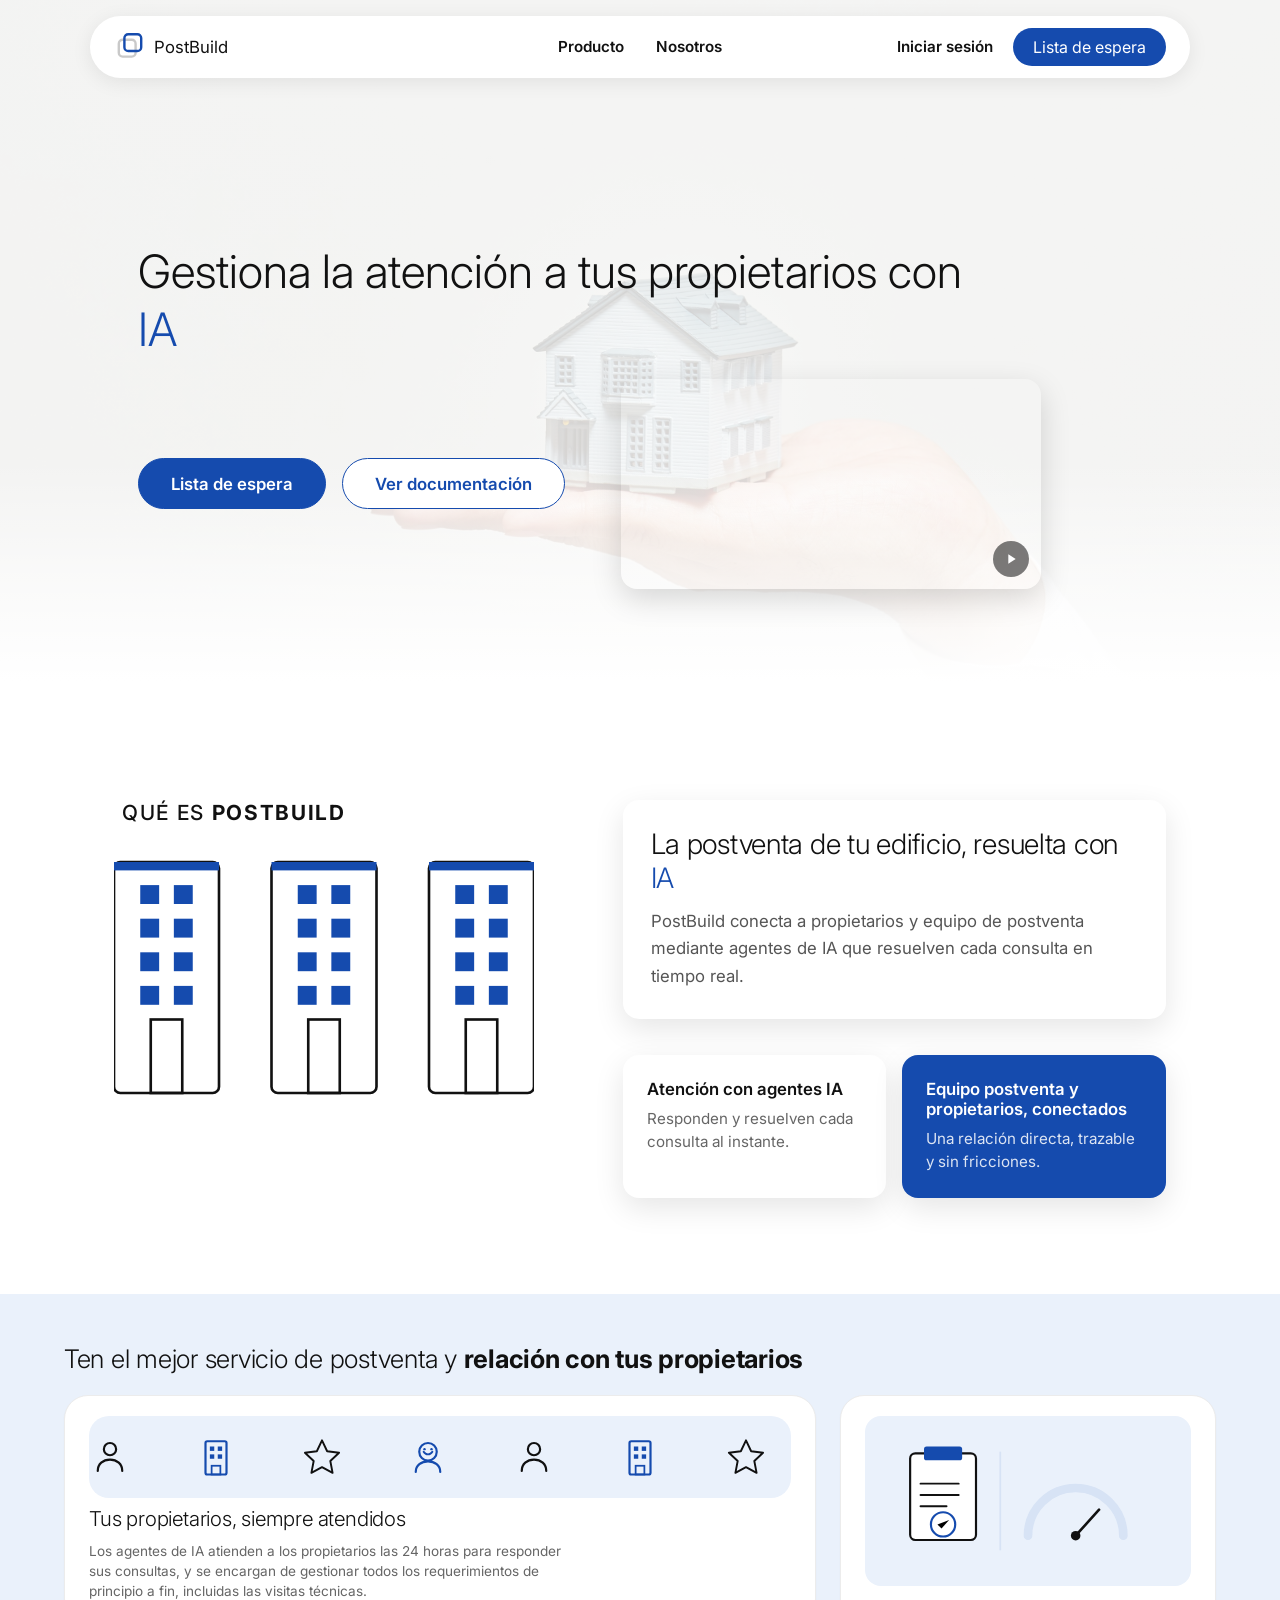
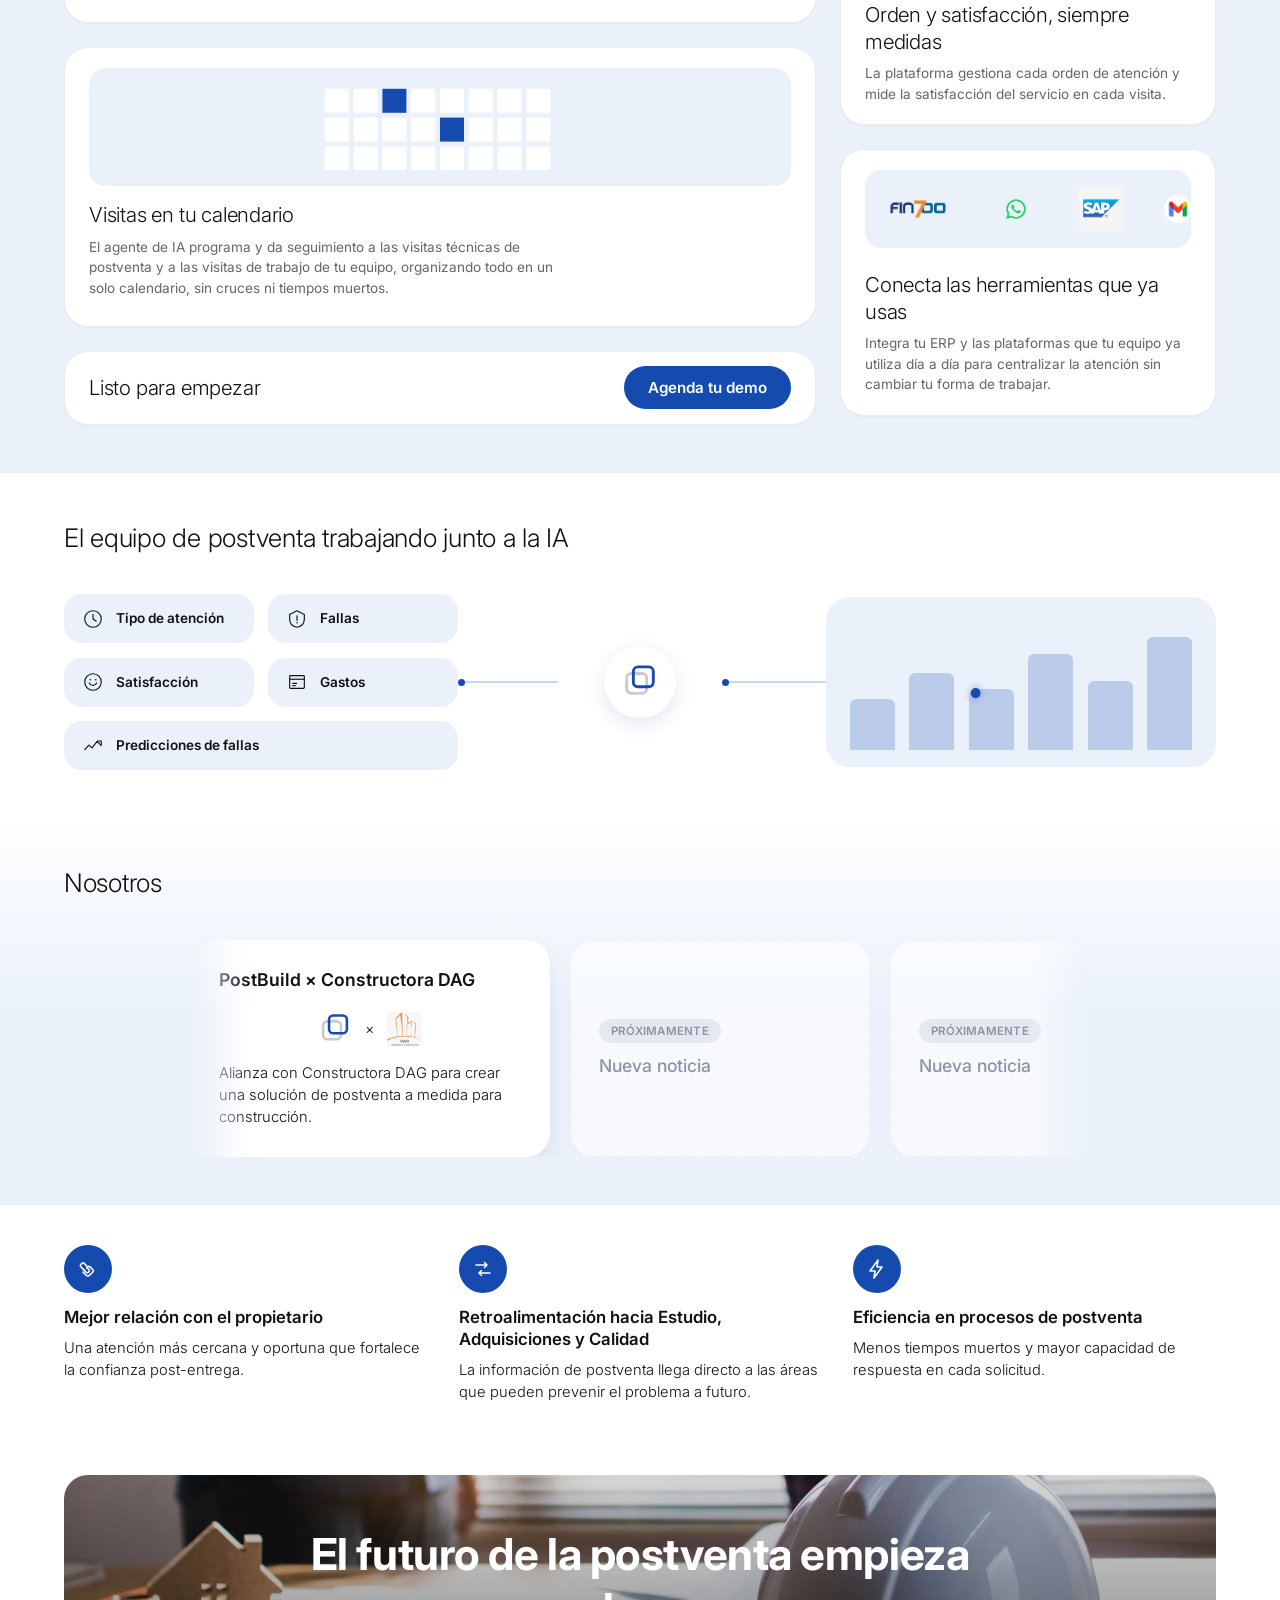
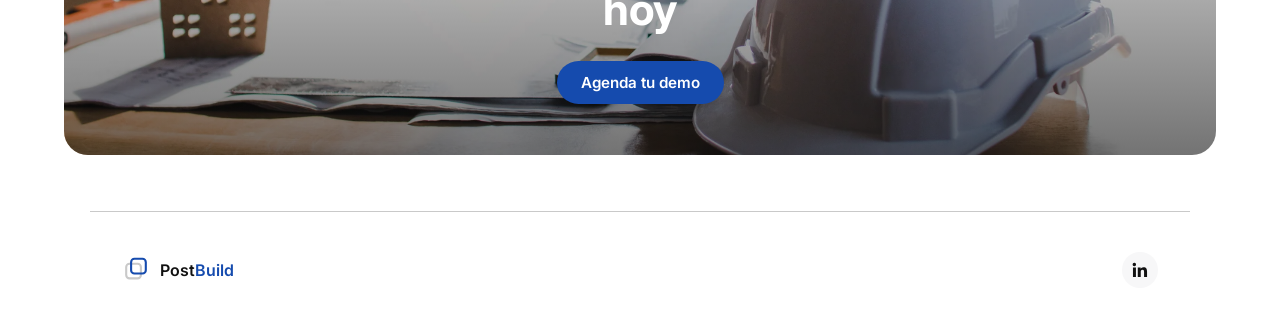
==== commit 7b791d62: "Add DAG alliance logo and transformation hero section, update navbar links Co-Authored-By: Claude So" ====
--- a/index.html
+++ b/index.html
@@ -18,13 +18,12 @@
     </div>
     <nav class="navbar__nav" id="navbar-nav">
       <a href="#producto">Producto</a>
-      <a href="#clientes">Clientes</a>
       <a href="#nosotros">Nosotros</a>
-      <a href="#" class="navbar__login navbar__login--mobile">Iniciar sesión</a>
+      <a href="https://postbuild-app.vercel.app/login" class="navbar__login navbar__login--mobile">Iniciar sesión</a>
       <a href="waitlist.html" class="navbar__cta navbar__cta--mobile">Lista de espera</a>
     </nav>
     <div class="navbar__actions navbar__actions--desktop">
-      <a href="#" class="navbar__login">Iniciar sesión</a>
+      <a href="https://postbuild-app.vercel.app/login" class="navbar__login">Iniciar sesión</a>
       <a href="waitlist.html" class="navbar__cta">Lista de espera</a>
     </div>
     <button class="navbar__toggle" id="navbar-toggle" aria-label="Abrir menú" aria-expanded="false">
@@ -39,7 +38,7 @@
       <p class="hero__title">Gestiona la atención a tus propietarios con <span class="accent">IA</span></p>
       <div class="hero__actions">
         <a href="waitlist.html" class="hero__cta">Lista de espera</a>
-        <a href="#" class="hero__cta hero__cta--secondary">Ver documentación</a>
+        <a href="#nosotros" class="hero__cta hero__cta--secondary">Ver documentación</a>
         <div class="hero__video" id="hero-video-wrapper">
           <video src="Imagenes/videopostbuild.mp4" id="hero-video" loop playsinline></video>
           <button type="button" class="hero__video-toggle is-paused" id="hero-video-toggle" aria-label="Reproducir video">
@@ -214,7 +213,7 @@
       </svg>
     </div>
     <h2 class="ai-support__title">Visitas en tu calendario</h2>
-    <p class="ai-support__text">Programa y haz seguimiento a las visitas técnicas de postventa y a las visitas de trabajo de tu equipo, todas organizadas en un solo calendario, sin cruces ni tiempos muertos.</p>
+    <p class="ai-support__text">El agente de IA programa y da seguimiento a las visitas técnicas de postventa y a las visitas de trabajo de tu equipo, organizando todo en un solo calendario, sin cruces ni tiempos muertos.</p>
     </div>
     <div class="ai-support__content ai-support__content--cta">
       <h2 class="ai-support__title">Listo para empezar</h2>
@@ -275,6 +274,182 @@
     </div>
   </section>
 
+  <section class="team-banner">
+    <div class="team-banner__container">
+      <h2 class="intro-banner__title">El equipo de postventa trabajando junto a la <span class="accent">IA</span></h2>
+      <div class="team-banner__layout">
+        <div class="team-banner__side team-banner__side--left">
+        <div class="stats-grid">
+          <div class="stats-grid__card">
+            <svg class="stats-grid__icon" viewBox="0 0 48 48" fill="none" xmlns="http://www.w3.org/2000/svg">
+              <circle cx="24" cy="24" r="18" stroke="var(--color-dark)" stroke-width="2.5"/>
+              <path d="M24 14v10l7 5" stroke="var(--color-dark)" stroke-width="2.5" stroke-linecap="round" stroke-linejoin="round"/>
+            </svg>
+            <h3 class="stats-grid__title">Tipo de atención</h3>
+          </div>
+          <div class="stats-grid__card">
+            <svg class="stats-grid__icon" viewBox="0 0 48 48" fill="none" xmlns="http://www.w3.org/2000/svg">
+              <path d="M24 6l16 8v10c0 10-6.8 16.6-16 18-9.2-1.4-16-8-16-18V14l16-8z" stroke="var(--color-dark)" stroke-width="2.5" stroke-linejoin="round"/>
+              <path d="M24 17v10" stroke="var(--color-dark)" stroke-width="2.5" stroke-linecap="round"/>
+              <circle cx="24" cy="32" r="1.6" fill="var(--color-dark)"/>
+            </svg>
+            <h3 class="stats-grid__title">Fallas</h3>
+          </div>
+          <div class="stats-grid__card">
+            <svg class="stats-grid__icon" viewBox="0 0 48 48" fill="none" xmlns="http://www.w3.org/2000/svg">
+              <circle cx="24" cy="24" r="18" stroke="var(--color-dark)" stroke-width="2.5"/>
+              <path d="M16 26c1.8 3.4 4.8 5.4 8 5.4s6.2-2 8-5.4" stroke="var(--color-dark)" stroke-width="2.5" stroke-linecap="round"/>
+              <circle cx="18" cy="19" r="1.8" fill="var(--color-dark)"/>
+              <circle cx="30" cy="19" r="1.8" fill="var(--color-dark)"/>
+            </svg>
+            <h3 class="stats-grid__title">Satisfacción</h3>
+          </div>
+          <div class="stats-grid__card">
+            <svg class="stats-grid__icon" viewBox="0 0 48 48" fill="none" xmlns="http://www.w3.org/2000/svg">
+              <rect x="8" y="10" width="32" height="28" rx="2" stroke="var(--color-dark)" stroke-width="2.5"/>
+              <path d="M8 18h32" stroke="var(--color-dark)" stroke-width="2.5"/>
+              <path d="M15 27h8M15 32h5" stroke="var(--color-dark)" stroke-width="2.5" stroke-linecap="round"/>
+            </svg>
+            <h3 class="stats-grid__title">Gastos</h3>
+          </div>
+          <div class="stats-grid__card stats-grid__card--wide">
+            <svg class="stats-grid__icon" viewBox="0 0 48 48" fill="none" xmlns="http://www.w3.org/2000/svg">
+              <path d="M6 32l9-10 7 6 11-14 9 9" stroke="var(--color-dark)" stroke-width="2.5" stroke-linecap="round" stroke-linejoin="round"/>
+              <path d="M34 13h8v8" stroke="var(--color-dark)" stroke-width="2.5" stroke-linecap="round" stroke-linejoin="round"/>
+            </svg>
+            <h3 class="stats-grid__title">Predicciones de fallas</h3>
+          </div>
+        </div>
+
+        <div class="team-banner__connector" aria-hidden="true">
+          <span class="team-banner__connector-line"></span>
+          <span class="team-banner__connector-dot"></span>
+        </div>
+        </div>
+
+        <div class="team-banner__hub" aria-hidden="true">
+          <div class="team-banner__hub-center">
+            <img src="Imagenes/PostBuild_logotipo_fondo_blanco.svg" alt="PostBuild" class="team-banner__hub-logo">
+          </div>
+        </div>
+
+        <div class="team-banner__side team-banner__side--right">
+          <div class="team-banner__connector" aria-hidden="true">
+            <span class="team-banner__connector-line"></span>
+            <span class="team-banner__connector-dot"></span>
+          </div>
+
+          <div class="team-banner__graphic" aria-hidden="true">
+            <svg class="team-banner__graphic-line" viewBox="0 0 360 150" preserveAspectRatio="none" fill="none" xmlns="http://www.w3.org/2000/svg">
+              <path class="team-banner__graphic-path" d="M8 110 L66 78 L124 96 L182 50 L240 68 L298 30 L352 44" stroke="var(--color-blue)" stroke-width="2.5" stroke-linecap="round" stroke-linejoin="round" pathLength="1"/>
+              <circle class="team-banner__graphic-dot" r="4.5" fill="var(--color-blue)">
+                <animateMotion dur="4s" repeatCount="indefinite" path="M8 110 L66 78 L124 96 L182 50 L240 68 L298 30 L352 44"/>
+              </circle>
+            </svg>
+            <div class="team-banner__graphic-bars">
+              <span style="--h:38%; --d:0s"></span>
+              <span style="--h:58%; --d:0.15s"></span>
+              <span style="--h:46%; --d:0.3s"></span>
+              <span style="--h:72%; --d:0.45s"></span>
+              <span style="--h:52%; --d:0.6s"></span>
+              <span style="--h:85%; --d:0.75s"></span>
+            </div>
+          </div>
+        </div>
+      </div>
+    </div>
+  </section>
+
+  <section class="news" id="nosotros">
+    <div class="news__container">
+      <h2 class="intro-banner__title">Nosotros</h2>
+      <div class="news-grid">
+        <div class="news-grid__track">
+          <div class="news-grid__set">
+            <article class="news-grid__card news-grid__card--featured">
+              <h3 class="news-grid__title">PostBuild × Constructora DAG</h3>
+              <div class="news-grid__brands" aria-hidden="true">
+                <img src="Imagenes/PostBuild_logotipo_fondo_blanco.svg" alt="" class="news-grid__brand-logo">
+                <span class="news-grid__brand-x">×</span>
+                <img src="Imagenes/logo dag.jpeg" alt="" class="news-grid__brand-logo">
+              </div>
+              <p class="news-grid__text">Alianza con Constructora DAG para crear una solución de postventa a medida para construcción.</p>
+            </article>
+            <article class="news-grid__card news-grid__card--placeholder">
+              <span class="news-grid__tag news-grid__tag--muted">Próximamente</span>
+              <h3 class="news-grid__title news-grid__title--muted">Nueva noticia</h3>
+            </article>
+            <article class="news-grid__card news-grid__card--placeholder">
+              <span class="news-grid__tag news-grid__tag--muted">Próximamente</span>
+              <h3 class="news-grid__title news-grid__title--muted">Nueva noticia</h3>
+            </article>
+          </div>
+          <div class="news-grid__set" aria-hidden="true">
+            <article class="news-grid__card news-grid__card--featured">
+              <h3 class="news-grid__title">PostBuild × Constructora DAG</h3>
+              <div class="news-grid__brands" aria-hidden="true">
+                <img src="Imagenes/PostBuild_logotipo_fondo_blanco.svg" alt="" class="news-grid__brand-logo">
+                <span class="news-grid__brand-x">×</span>
+                <img src="Imagenes/logo dag.jpeg" alt="" class="news-grid__brand-logo">
+              </div>
+              <p class="news-grid__text">Alianza con Constructora DAG para crear una solución de postventa a medida para construcción.</p>
+            </article>
+            <article class="news-grid__card news-grid__card--placeholder">
+              <span class="news-grid__tag news-grid__tag--muted">Próximamente</span>
+              <h3 class="news-grid__title news-grid__title--muted">Nueva noticia</h3>
+            </article>
+            <article class="news-grid__card news-grid__card--placeholder">
+              <span class="news-grid__tag news-grid__tag--muted">Próximamente</span>
+              <h3 class="news-grid__title news-grid__title--muted">Nueva noticia</h3>
+            </article>
+          </div>
+        </div>
+      </div>
+    </div>
+  </section>
+
+  <section class="value-props">
+    <div class="value-props__container">
+      <div class="value-props__item">
+        <div class="value-props__icon" aria-hidden="true">
+          <svg viewBox="0 0 24 24" fill="none" xmlns="http://www.w3.org/2000/svg">
+            <path d="M8 13l2.2 2.2a1.6 1.6 0 0 0 2.26 0l.4-.4a1.6 1.6 0 0 0 0-2.26L11 10.7" stroke="#FFFFFF" stroke-width="1.6" stroke-linecap="round" stroke-linejoin="round"/>
+            <path d="M10.7 11l1.1-1.1a1.6 1.6 0 0 1 2.26 0l2.84 2.84a1.6 1.6 0 0 1 0 2.26l-3.3 3.3a2.4 2.4 0 0 1-3.4 0L7 15.1" stroke="#FFFFFF" stroke-width="1.6" stroke-linecap="round" stroke-linejoin="round"/>
+            <path d="M8 13 4.8 9.8a1.6 1.6 0 0 1 0-2.26l1.1-1.1a1.6 1.6 0 0 1 2.26 0L11 9.3" stroke="#FFFFFF" stroke-width="1.6" stroke-linecap="round" stroke-linejoin="round"/>
+          </svg>
+        </div>
+        <h3 class="value-props__title">Mejor relación con el propietario</h3>
+        <p class="value-props__text">Una atención más cercana y oportuna que fortalece la confianza post-entrega.</p>
+      </div>
+      <div class="value-props__item">
+        <div class="value-props__icon" aria-hidden="true">
+          <svg viewBox="0 0 24 24" fill="none" xmlns="http://www.w3.org/2000/svg">
+            <path d="M5 8h11M16 8l-2.5-2.5M16 8l-2.5 2.5" stroke="#FFFFFF" stroke-width="1.6" stroke-linecap="round" stroke-linejoin="round"/>
+            <path d="M19 16H8M8 16l2.5-2.5M8 16l2.5 2.5" stroke="#FFFFFF" stroke-width="1.6" stroke-linecap="round" stroke-linejoin="round"/>
+          </svg>
+        </div>
+        <h3 class="value-props__title">Retroalimentación hacia Estudio, Adquisiciones y Calidad</h3>
+        <p class="value-props__text">La información de postventa llega directo a las áreas que pueden prevenir el problema a futuro.</p>
+      </div>
+      <div class="value-props__item">
+        <div class="value-props__icon" aria-hidden="true">
+          <svg viewBox="0 0 24 24" fill="none" xmlns="http://www.w3.org/2000/svg">
+            <path d="M13 3 5 14h5l-1 7 8-11h-5l1-7z" stroke="#FFFFFF" stroke-width="1.6" stroke-linejoin="round" stroke-linecap="round" fill="none"/>
+          </svg>
+        </div>
+        <h3 class="value-props__title">Eficiencia en procesos de postventa</h3>
+        <p class="value-props__text">Menos tiempos muertos y mayor capacidad de respuesta en cada solicitud.</p>
+      </div>
+    </div>
+    <div class="value-props__hero">
+      <img src="Imagenes/foto trasformación .png" alt="Transformación en tu postventa" class="value-props__hero-img">
+      <div class="value-props__hero-overlay">
+        <span class="value-props__hero-text">El futuro de la postventa empieza hoy</span>
+        <a href="waitlist.html" class="ai-support__cta-button value-props__hero-cta">Agenda tu demo</a>
+      </div>
+    </div>
+  </section>
+
   <footer class="site-footer">
     <div class="site-footer__brand">
       <img src="Imagenes/PostBuild_logotipo_fondo_blanco.svg" alt="PostBuild" class="site-footer__logo">
--- a/css/styles.css
+++ b/css/styles.css
@@ -651,6 +651,534 @@
   background-color: #EAF1FB;
 }
 
+.team-banner {
+  width: 100%;
+  background-color: #FFFFFF;
+}
+
+.team-banner__container {
+  max-width: 1200px;
+  margin: 0 auto;
+  padding: 3rem 1.5rem;
+}
+
+.team-banner__layout {
+  display: grid;
+  grid-template-columns: 1fr auto 1fr;
+  align-items: center;
+  column-gap: 0.75rem;
+  margin-top: 2.5rem;
+}
+
+.team-banner__side {
+  display: flex;
+  align-items: center;
+  min-width: 0;
+}
+
+.team-banner__side--left {
+  justify-content: flex-start;
+}
+
+.team-banner__side--right {
+  justify-content: flex-end;
+}
+
+.stats-grid {
+  display: grid;
+  grid-template-columns: repeat(2, 190px);
+  gap: 0.9rem;
+  flex: 0 0 auto;
+}
+
+.stats-grid__card {
+  display: flex;
+  align-items: center;
+  gap: 0.75rem;
+  background-color: #EAF1FB;
+  border-radius: 1.1rem;
+  padding: 0.85rem 1.1rem;
+  text-align: left;
+  transition: transform 0.2s ease, box-shadow 0.2s ease;
+}
+
+.stats-grid__card:hover {
+  transform: translateY(-3px);
+  box-shadow: 0 8px 18px rgba(21, 60, 140, 0.08);
+}
+
+.stats-grid__card--wide {
+  grid-column: 1 / -1;
+  justify-self: stretch;
+  width: auto;
+}
+
+.stats-grid__icon {
+  width: 22px;
+  height: 22px;
+  flex-shrink: 0;
+}
+
+.stats-grid__title {
+  font-size: 0.85rem;
+  font-weight: 600;
+  line-height: 1.25;
+  margin: 0;
+  color: var(--color-dark);
+}
+
+/* Visual: hub con logo conectado + animación orbital de estadísticas */
+
+.team-banner__hub {
+  position: relative;
+  width: 140px;
+  height: 140px;
+  flex-shrink: 0;
+}
+
+.team-banner__connector {
+  position: relative;
+  flex: 1 1 60px;
+  min-width: 48px;
+  height: 2px;
+  display: flex;
+  align-items: center;
+}
+
+.team-banner__connector-line {
+  width: 100%;
+  height: 2px;
+  background-color: #C7D9F2;
+  border-radius: 2px;
+}
+
+.team-banner__connector-dot {
+  position: absolute;
+  top: 50%;
+  left: 0;
+  width: 7px;
+  height: 7px;
+  margin-top: -3.5px;
+  border-radius: 50%;
+  background-color: var(--color-blue);
+  animation: connector-flow 2.4s ease-in-out infinite;
+}
+
+@keyframes connector-flow {
+  0% { left: 0; opacity: 0; }
+  15% { opacity: 1; }
+  85% { opacity: 1; }
+  100% { left: calc(100% - 7px); opacity: 0; }
+}
+
+.team-banner__hub-center {
+  position: absolute;
+  top: 50%;
+  left: 50%;
+  transform: translate(-50%, -50%);
+  width: 72px;
+  height: 72px;
+  background-color: #FFFFFF;
+  border-radius: 50%;
+  box-shadow: 0 6px 18px rgba(21, 60, 140, 0.12);
+  display: flex;
+  align-items: center;
+  justify-content: center;
+}
+
+.team-banner__hub-logo {
+  width: 38px;
+  height: auto;
+}
+
+.team-banner__graphic {
+  position: relative;
+  width: 390px;
+  height: 170px;
+  flex-shrink: 0;
+  background-color: #EAF1FB;
+  border-radius: 1.5rem;
+  padding: 1.25rem 1.5rem 1.1rem;
+  overflow: hidden;
+}
+
+.team-banner__graphic-line {
+  position: absolute;
+  inset: 0;
+  width: 100%;
+  height: 100%;
+}
+
+.team-banner__graphic-path {
+  stroke-dasharray: 1;
+  stroke-dashoffset: 1;
+  animation: graphic-line-draw 4s ease-in-out infinite;
+}
+
+.team-banner__graphic-dot {
+  filter: drop-shadow(0 0 4px rgba(21, 86, 199, 0.5));
+}
+
+@keyframes graphic-line-draw {
+  0% { stroke-dashoffset: 1; }
+  55% { stroke-dashoffset: 0; }
+  100% { stroke-dashoffset: 0; }
+}
+
+.team-banner__graphic-bars {
+  position: relative;
+  z-index: 1;
+  display: flex;
+  align-items: flex-end;
+  gap: 0.9rem;
+  width: 100%;
+  height: 100%;
+}
+
+.team-banner__graphic-bars span {
+  flex: 1;
+  height: var(--h);
+  background-color: var(--color-blue);
+  opacity: 0.22;
+  border-radius: 6px 6px 0 0;
+  transform-origin: bottom;
+  animation: graphic-bar-grow 2.8s ease-in-out infinite;
+  animation-delay: var(--d);
+}
+
+@keyframes graphic-bar-grow {
+  0%, 100% { transform: scaleY(0.82); }
+  50% { transform: scaleY(1); }
+}
+
+@media (max-width: 860px) {
+  .team-banner__layout {
+    display: flex;
+    flex-direction: column;
+    gap: 1.5rem;
+  }
+
+  .team-banner__side {
+    justify-content: center;
+  }
+
+  .team-banner__connector {
+    display: none;
+  }
+}
+
+@media (max-width: 560px) {
+  .stats-grid {
+    grid-template-columns: repeat(2, 140px);
+  }
+
+  .stats-grid__card--wide {
+    width: auto;
+  }
+
+  .team-banner__connector {
+    flex: 1 1 32px;
+    min-width: 32px;
+  }
+
+  .team-banner__hub {
+    width: 110px;
+    height: 110px;
+  }
+
+  .team-banner__hub-center {
+    width: 58px;
+    height: 58px;
+  }
+
+  .team-banner__hub-logo {
+    width: 30px;
+  }
+
+  .team-banner__graphic {
+    width: 294px;
+    height: 140px;
+    padding: 1rem 1.1rem 0.9rem;
+  }
+
+  .team-banner__graphic-bars {
+    gap: 0.6rem;
+  }
+}
+
+.news {
+  width: 100%;
+  background: linear-gradient(to bottom, #FFFFFF 0%, #EAF1FB 50%, #EAF1FB 100%);
+}
+
+.news__container {
+  max-width: 1200px;
+  margin: 0 auto;
+  padding: 3rem 1.5rem;
+}
+
+.news-grid {
+  width: 100%;
+  max-width: 900px;
+  margin: 2.5rem auto 0;
+  overflow: hidden;
+  -webkit-mask-image: linear-gradient(to right, transparent 0, #000 60px, #000 calc(100% - 60px), transparent 100%);
+  mask-image: linear-gradient(to right, transparent 0, #000 60px, #000 calc(100% - 60px), transparent 100%);
+}
+
+.news-grid__track {
+  display: flex;
+  width: max-content;
+  animation: news-grid-scroll 22s linear infinite;
+}
+
+.news-grid__track:hover {
+  animation-play-state: paused;
+}
+
+.news-grid__set {
+  display: flex;
+  gap: 1.25rem;
+  padding-right: 1.25rem;
+}
+
+@keyframes news-grid-scroll {
+  from { transform: translateX(0); }
+  to { transform: translateX(-50%); }
+}
+
+.news-grid__card {
+  background-color: #FFFFFF;
+  border: 1px solid #ECECEC;
+  box-shadow: 0 1px 2px rgba(0, 0, 0, 0.04);
+  border-radius: 1.5rem;
+  padding: 1.75rem;
+  text-align: left;
+  display: flex;
+  flex-direction: column;
+  gap: 0.75rem;
+  width: 300px;
+  flex-shrink: 0;
+  transition: transform 0.2s ease, box-shadow 0.2s ease;
+}
+
+.news-grid__card:hover {
+  transform: translateY(-3px);
+  box-shadow: 0 10px 24px rgba(21, 60, 140, 0.08);
+}
+
+.news-grid__card--featured {
+  width: 360px;
+  background-color: #FFFFFF;
+  border-color: transparent;
+  box-shadow: 0 10px 24px rgba(21, 60, 140, 0.08);
+}
+
+.news-grid__card--placeholder {
+  background-color: rgba(255, 255, 255, 0.6);
+  border-style: dashed;
+  box-shadow: none;
+  justify-content: center;
+  min-height: 160px;
+}
+
+.news-grid__brands {
+  display: flex;
+  align-items: center;
+  justify-content: center;
+  gap: 0.8rem;
+  width: 100%;
+  padding: 0.5rem 0 0.25rem;
+}
+
+.news-grid__brand-logo {
+  height: 34px;
+  width: auto;
+}
+
+.news-grid__brand-x {
+  font-size: 0.9rem;
+  font-weight: 300;
+  color: var(--color-dark);
+}
+
+.news-grid__brand-mono {
+  display: inline-flex;
+  align-items: center;
+  justify-content: center;
+  height: 26px;
+  padding: 0 0.6rem;
+  background-color: var(--color-dark);
+  color: #FFFFFF;
+  font-size: 0.75rem;
+  font-weight: 700;
+  letter-spacing: 0.03em;
+  border-radius: 0.4rem;
+}
+
+.news-grid__tag {
+  display: inline-flex;
+  align-self: flex-start;
+  padding: 0.3rem 0.75rem;
+  background-color: var(--color-blue);
+  color: #FFFFFF;
+  font-size: 0.72rem;
+  font-weight: 600;
+  letter-spacing: 0.02em;
+  text-transform: uppercase;
+  border-radius: 999px;
+}
+
+.news-grid__tag--muted {
+  background-color: #E4E9F1;
+  color: #8A94A6;
+}
+
+.news-grid__title {
+  font-size: 1.1rem;
+  font-weight: 600;
+  line-height: 1.3;
+  margin: 0;
+  color: var(--color-dark);
+}
+
+.news-grid__title--muted {
+  color: #8A94A6;
+  font-weight: 500;
+}
+
+.news-grid__text {
+  font-size: 0.92rem;
+  font-weight: 300;
+  line-height: 1.5;
+  margin: 0;
+  color: var(--color-dark);
+}
+
+@media (max-width: 560px) {
+  .news-grid__card {
+    width: 240px;
+  }
+
+  .news-grid__card--featured {
+    width: 280px;
+  }
+}
+
+.value-props {
+  width: 100%;
+  background-color: #FFFFFF;
+}
+
+.value-props__heading {
+  max-width: 1200px;
+  margin: 0 auto;
+  padding: 0 1.5rem 2.5rem;
+  text-align: center;
+}
+
+.value-props__container {
+  max-width: 1200px;
+  margin: 0 auto;
+  padding: 2.5rem 1.5rem 1.5rem;
+  display: flex;
+  gap: 2rem;
+}
+
+.value-props__item {
+  flex: 1;
+  text-align: left;
+}
+
+.value-props__icon {
+  width: 48px;
+  height: 48px;
+  margin: 0 0 0.9rem;
+  display: flex;
+  align-items: center;
+  justify-content: center;
+  border-radius: 50%;
+  background-color: var(--color-blue);
+}
+
+.value-props__icon svg {
+  width: 24px;
+  height: 24px;
+}
+
+.value-props__title {
+  font-size: 1.05rem;
+  font-weight: 600;
+  line-height: 1.3;
+  margin: 0 0 0.5rem;
+  color: var(--color-dark);
+}
+
+.value-props__text {
+  font-size: 0.92rem;
+  font-weight: 300;
+  line-height: 1.5;
+  margin: 0;
+  color: var(--color-dark);
+}
+
+@media (max-width: 768px) {
+  .value-props__container {
+    flex-direction: column;
+    gap: 1.75rem;
+  }
+}
+
+.value-props__hero {
+  position: relative;
+  max-width: 1200px;
+  margin: 0 auto;
+  padding: 3rem 1.5rem 3.5rem;
+}
+
+.value-props__hero-img {
+  display: block;
+  width: 100%;
+  height: 280px;
+  object-fit: cover;
+  object-position: center bottom;
+  border-radius: 1.5rem;
+}
+
+.value-props__hero-overlay {
+  position: absolute;
+  inset: 3rem 1.5rem 3.5rem;
+  border-radius: 1.5rem;
+  display: flex;
+  flex-direction: column;
+  align-items: center;
+  justify-content: center;
+  gap: 1.5rem;
+  text-align: center;
+  padding: 2rem;
+  background: linear-gradient(180deg, rgba(17, 17, 17, 0.1) 0%, rgba(17, 17, 17, 0.55) 100%);
+}
+
+.value-props__hero-text {
+  font-size: clamp(1.6rem, 4vw, 2.75rem);
+  font-weight: 700;
+  color: #FFFFFF;
+  line-height: 1.25;
+  max-width: 700px;
+  letter-spacing: -0.01em;
+}
+
+.value-props__hero-cta {
+  font-size: 1rem;
+  padding: 0.85rem 2rem;
+}
+
+@media (max-width: 560px) {
+  .value-props__hero-img {
+    height: 220px;
+  }
+}
+
 .ai-support__container {
   max-width: 1200px;
   margin: 0 auto;
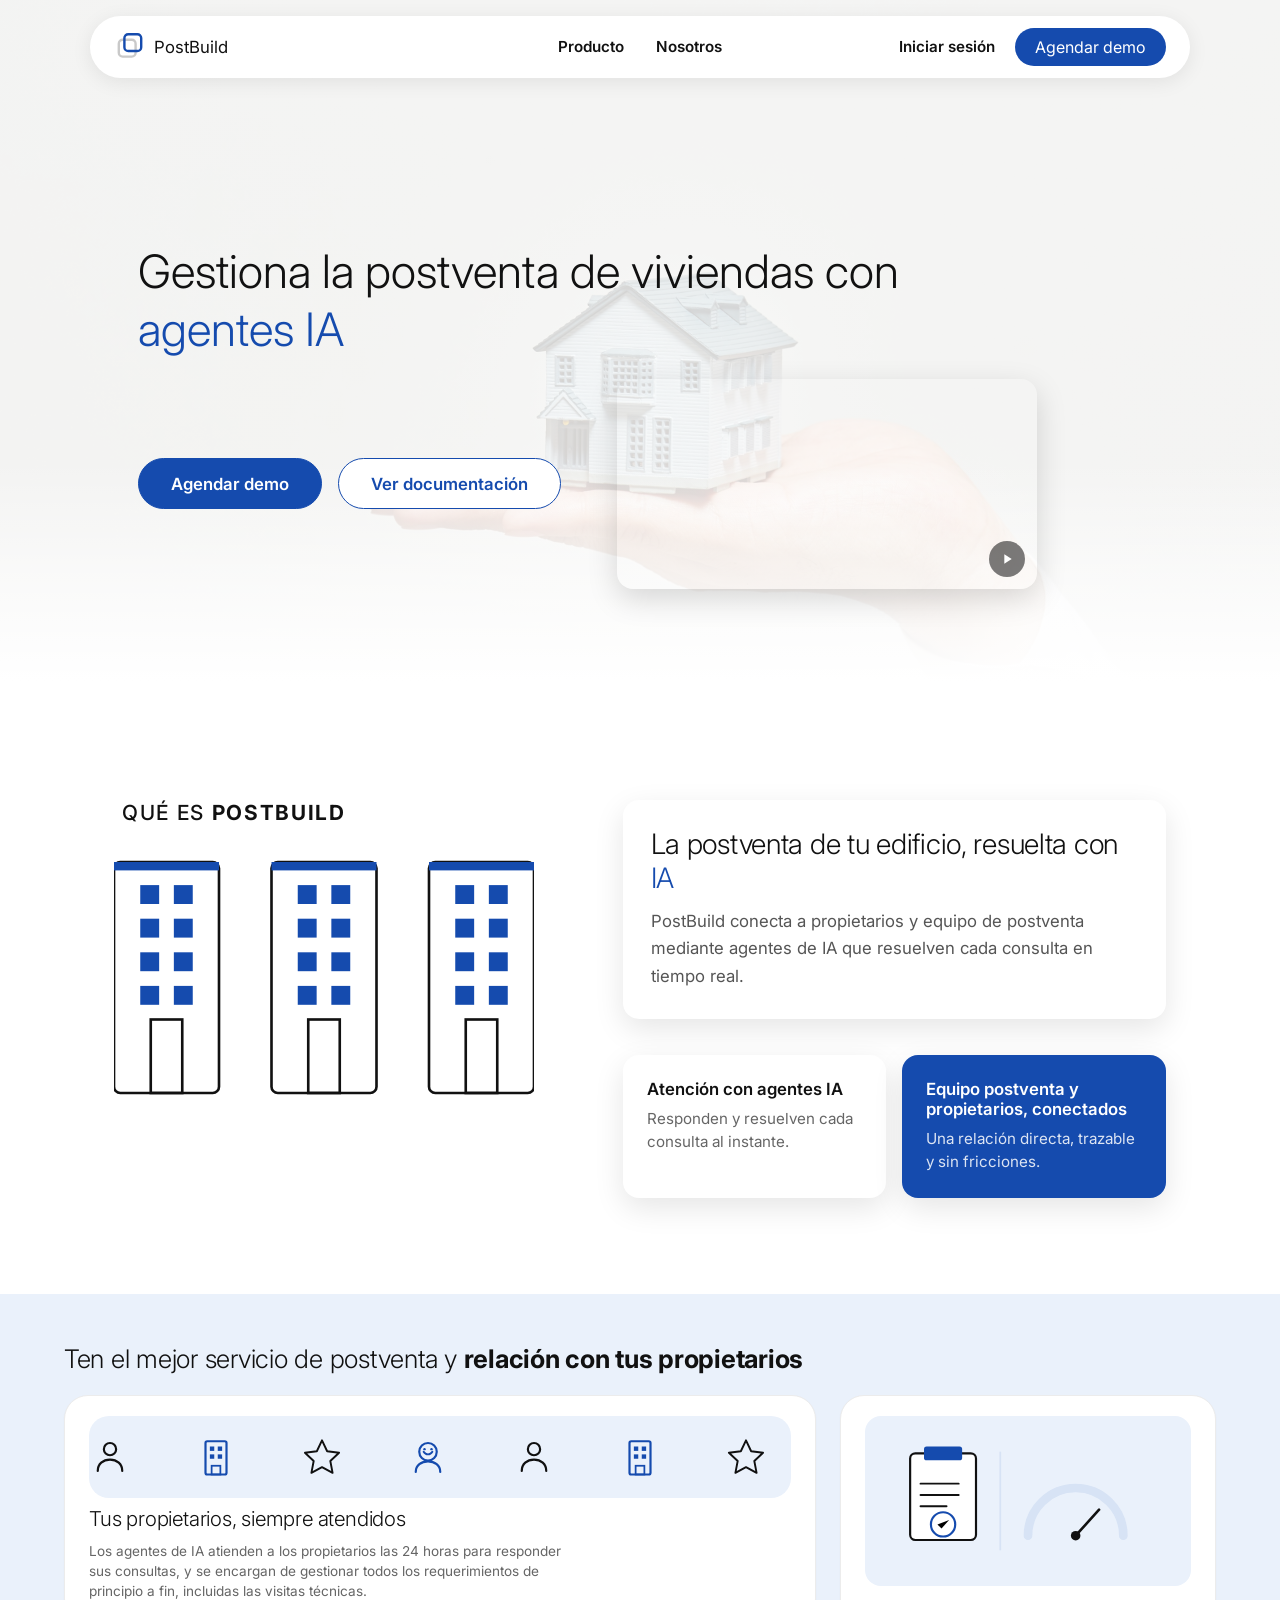
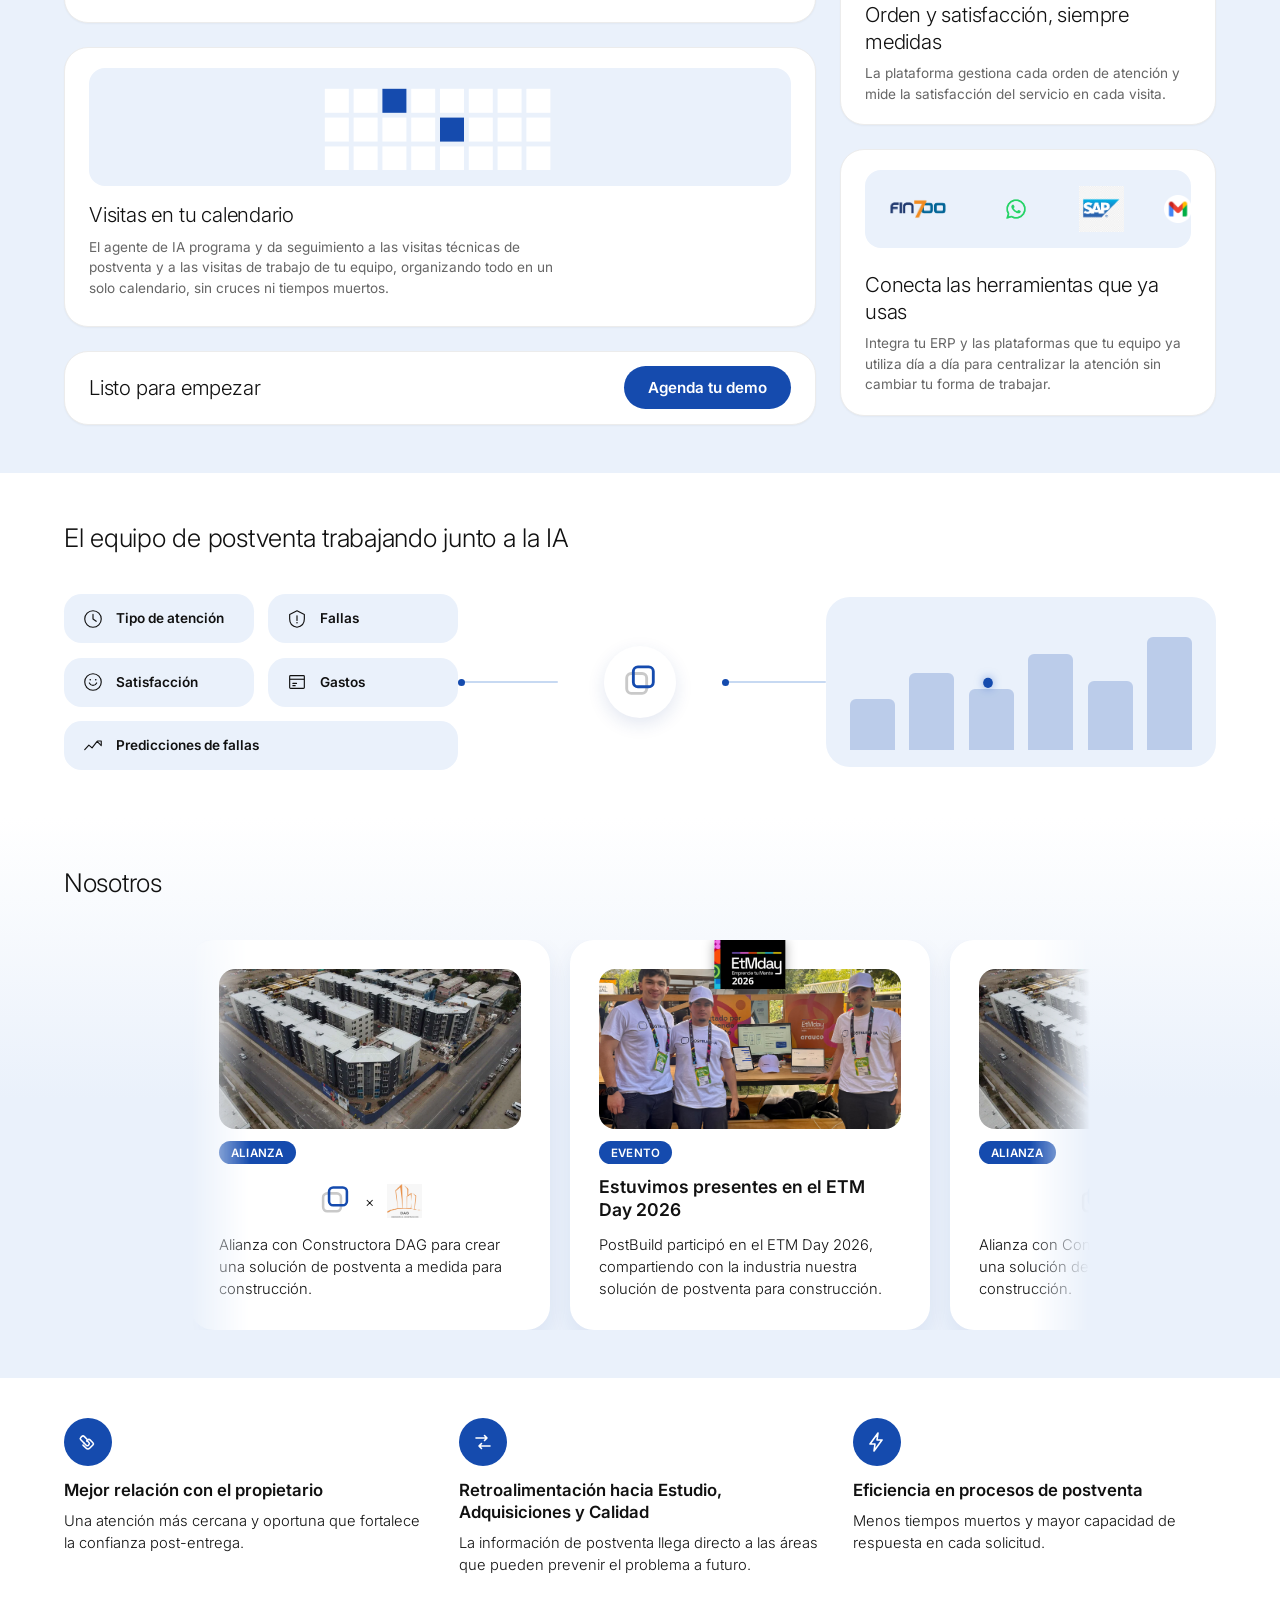
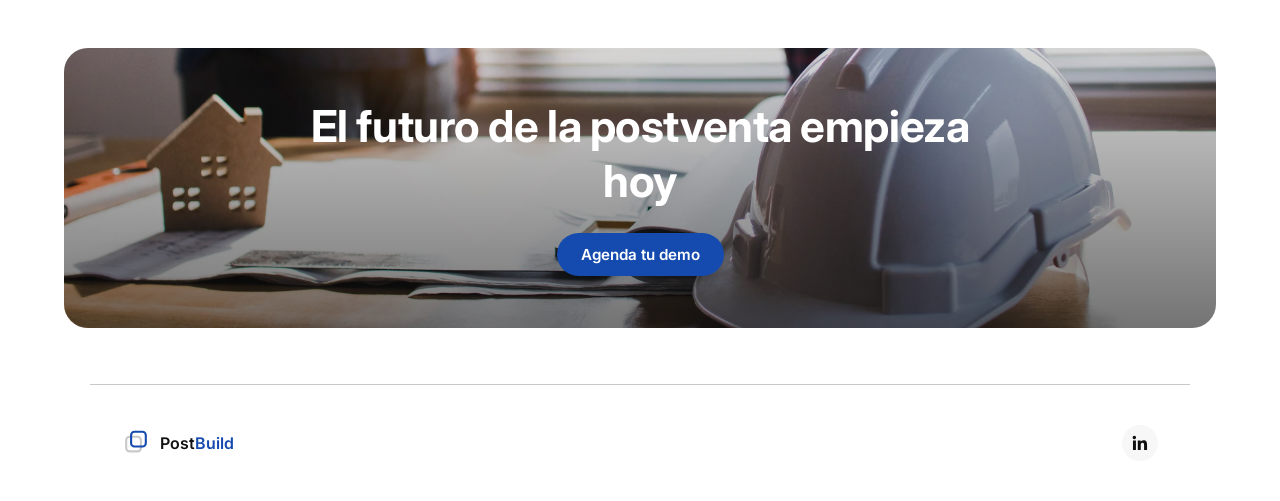
==== commit 2bae455c: "Add ETM Day and DAG project news cards, switch waitlist to demo booking, add favicon Co-Authored-By:" ====
--- a/index.html
+++ b/index.html
@@ -5,6 +5,7 @@
   <meta name="viewport" content="width=device-width, initial-scale=1.0">
   <title>PostBuild — Gestiona la postventa con IA</title>
   <meta name="description" content="PostBuild automatiza y resuelve la atención de postventa de viviendas para el propietario final, usando inteligencia artificial.">
+  <link rel="icon" type="image/svg+xml" href="Imagenes/PostBuild_logo_fondo_blanco.svg">
   <link rel="preconnect" href="https://fonts.googleapis.com">
   <link rel="preconnect" href="https://fonts.gstatic.com" crossorigin>
   <link href="https://fonts.googleapis.com/css2?family=Inter:wght@300;400;500;600;800&display=swap" rel="stylesheet">
@@ -20,11 +21,11 @@
       <a href="#producto">Producto</a>
       <a href="#nosotros">Nosotros</a>
       <a href="https://postbuild-app.vercel.app/login" class="navbar__login navbar__login--mobile">Iniciar sesión</a>
-      <a href="waitlist.html" class="navbar__cta navbar__cta--mobile">Lista de espera</a>
+      <a href="waitlist.html" class="navbar__cta navbar__cta--mobile">Agendar demo</a>
     </nav>
     <div class="navbar__actions navbar__actions--desktop">
       <a href="https://postbuild-app.vercel.app/login" class="navbar__login">Iniciar sesión</a>
-      <a href="waitlist.html" class="navbar__cta">Lista de espera</a>
+      <a href="waitlist.html" class="navbar__cta">Agendar demo</a>
     </div>
     <button class="navbar__toggle" id="navbar-toggle" aria-label="Abrir menú" aria-expanded="false">
       <span></span>
@@ -35,9 +36,9 @@
 
   <section class="hero">
     <div class="hero__content">
-      <p class="hero__title">Gestiona la atención a tus propietarios con <span class="accent">IA</span></p>
+      <p class="hero__title">Gestiona la postventa de viviendas con <span class="accent">agentes IA</span></p>
       <div class="hero__actions">
-        <a href="waitlist.html" class="hero__cta">Lista de espera</a>
+        <a href="waitlist.html" class="hero__cta">Agendar demo</a>
         <a href="#nosotros" class="hero__cta hero__cta--secondary">Ver documentación</a>
         <div class="hero__video" id="hero-video-wrapper">
           <video src="Imagenes/videopostbuild.mp4" id="hero-video" loop playsinline></video>
@@ -367,7 +368,8 @@
         <div class="news-grid__track">
           <div class="news-grid__set">
             <article class="news-grid__card news-grid__card--featured">
-              <h3 class="news-grid__title">PostBuild × Constructora DAG</h3>
+              <img src="Imagenes/proyectodag.png" alt="Proyecto Constructora DAG" class="news-grid__photo">
+              <span class="news-grid__tag">Alianza</span>
               <div class="news-grid__brands" aria-hidden="true">
                 <img src="Imagenes/PostBuild_logotipo_fondo_blanco.svg" alt="" class="news-grid__brand-logo">
                 <span class="news-grid__brand-x">×</span>
@@ -375,18 +377,20 @@
               </div>
               <p class="news-grid__text">Alianza con Constructora DAG para crear una solución de postventa a medida para construcción.</p>
             </article>
-            <article class="news-grid__card news-grid__card--placeholder">
-              <span class="news-grid__tag news-grid__tag--muted">Próximamente</span>
-              <h3 class="news-grid__title news-grid__title--muted">Nueva noticia</h3>
-            </article>
-            <article class="news-grid__card news-grid__card--placeholder">
-              <span class="news-grid__tag news-grid__tag--muted">Próximamente</span>
-              <h3 class="news-grid__title news-grid__title--muted">Nueva noticia</h3>
+            <article class="news-grid__card news-grid__card--featured">
+              <div class="news-grid__photo-wrap">
+                <img src="Imagenes/fotoetm.png" alt="Equipo PostBuild en el ETM Day 2026" class="news-grid__photo">
+                <img src="Imagenes/logoetm2026.png" alt="ETM Day 2026" class="news-grid__event-logo">
+              </div>
+              <span class="news-grid__tag">Evento</span>
+              <h3 class="news-grid__title">Estuvimos presentes en el ETM Day 2026</h3>
+              <p class="news-grid__text">PostBuild participó en el ETM Day 2026, compartiendo con la industria nuestra solución de postventa para construcción.</p>
             </article>
           </div>
           <div class="news-grid__set" aria-hidden="true">
             <article class="news-grid__card news-grid__card--featured">
-              <h3 class="news-grid__title">PostBuild × Constructora DAG</h3>
+              <img src="Imagenes/proyectodag.png" alt="Proyecto Constructora DAG" class="news-grid__photo">
+              <span class="news-grid__tag">Alianza</span>
               <div class="news-grid__brands" aria-hidden="true">
                 <img src="Imagenes/PostBuild_logotipo_fondo_blanco.svg" alt="" class="news-grid__brand-logo">
                 <span class="news-grid__brand-x">×</span>
@@ -394,13 +398,14 @@
               </div>
               <p class="news-grid__text">Alianza con Constructora DAG para crear una solución de postventa a medida para construcción.</p>
             </article>
-            <article class="news-grid__card news-grid__card--placeholder">
-              <span class="news-grid__tag news-grid__tag--muted">Próximamente</span>
-              <h3 class="news-grid__title news-grid__title--muted">Nueva noticia</h3>
-            </article>
-            <article class="news-grid__card news-grid__card--placeholder">
-              <span class="news-grid__tag news-grid__tag--muted">Próximamente</span>
-              <h3 class="news-grid__title news-grid__title--muted">Nueva noticia</h3>
+            <article class="news-grid__card news-grid__card--featured">
+              <div class="news-grid__photo-wrap">
+                <img src="Imagenes/fotoetm.png" alt="Equipo PostBuild en el ETM Day 2026" class="news-grid__photo">
+                <img src="Imagenes/logoetm2026.png" alt="ETM Day 2026" class="news-grid__event-logo">
+              </div>
+              <span class="news-grid__tag">Evento</span>
+              <h3 class="news-grid__title">Estuvimos presentes en el ETM Day 2026</h3>
+              <p class="news-grid__text">PostBuild participó en el ETM Day 2026, compartiendo con la industria nuestra solución de postventa para construcción.</p>
             </article>
           </div>
         </div>
--- a/css/styles.css
+++ b/css/styles.css
@@ -110,6 +110,14 @@
 .navbar__cta:hover {
   background-color: #103c8c;
   transform: translateY(-1px);
+}
+
+.navbar__cta--desktop {
+  grid-column: 3;
+  justify-self: end;
+  padding: 0.4rem 0.9rem;
+  font-size: 0.82rem;
+  white-space: nowrap;
 }
 
 .navbar__toggle {
@@ -982,6 +990,29 @@
   min-height: 160px;
 }
 
+.news-grid__photo-wrap {
+  position: relative;
+  width: 100%;
+}
+
+.news-grid__photo {
+  width: 100%;
+  height: 160px;
+  object-fit: cover;
+  border-radius: 1rem;
+  display: block;
+}
+
+.news-grid__event-logo {
+  position: absolute;
+  top: -30px;
+  left: 50%;
+  transform: translateX(-50%);
+  height: 50px;
+  width: auto;
+  filter: drop-shadow(0 2px 6px rgba(0, 0, 0, 0.35));
+}
+
 .news-grid__brands {
   display: flex;
   align-items: center;
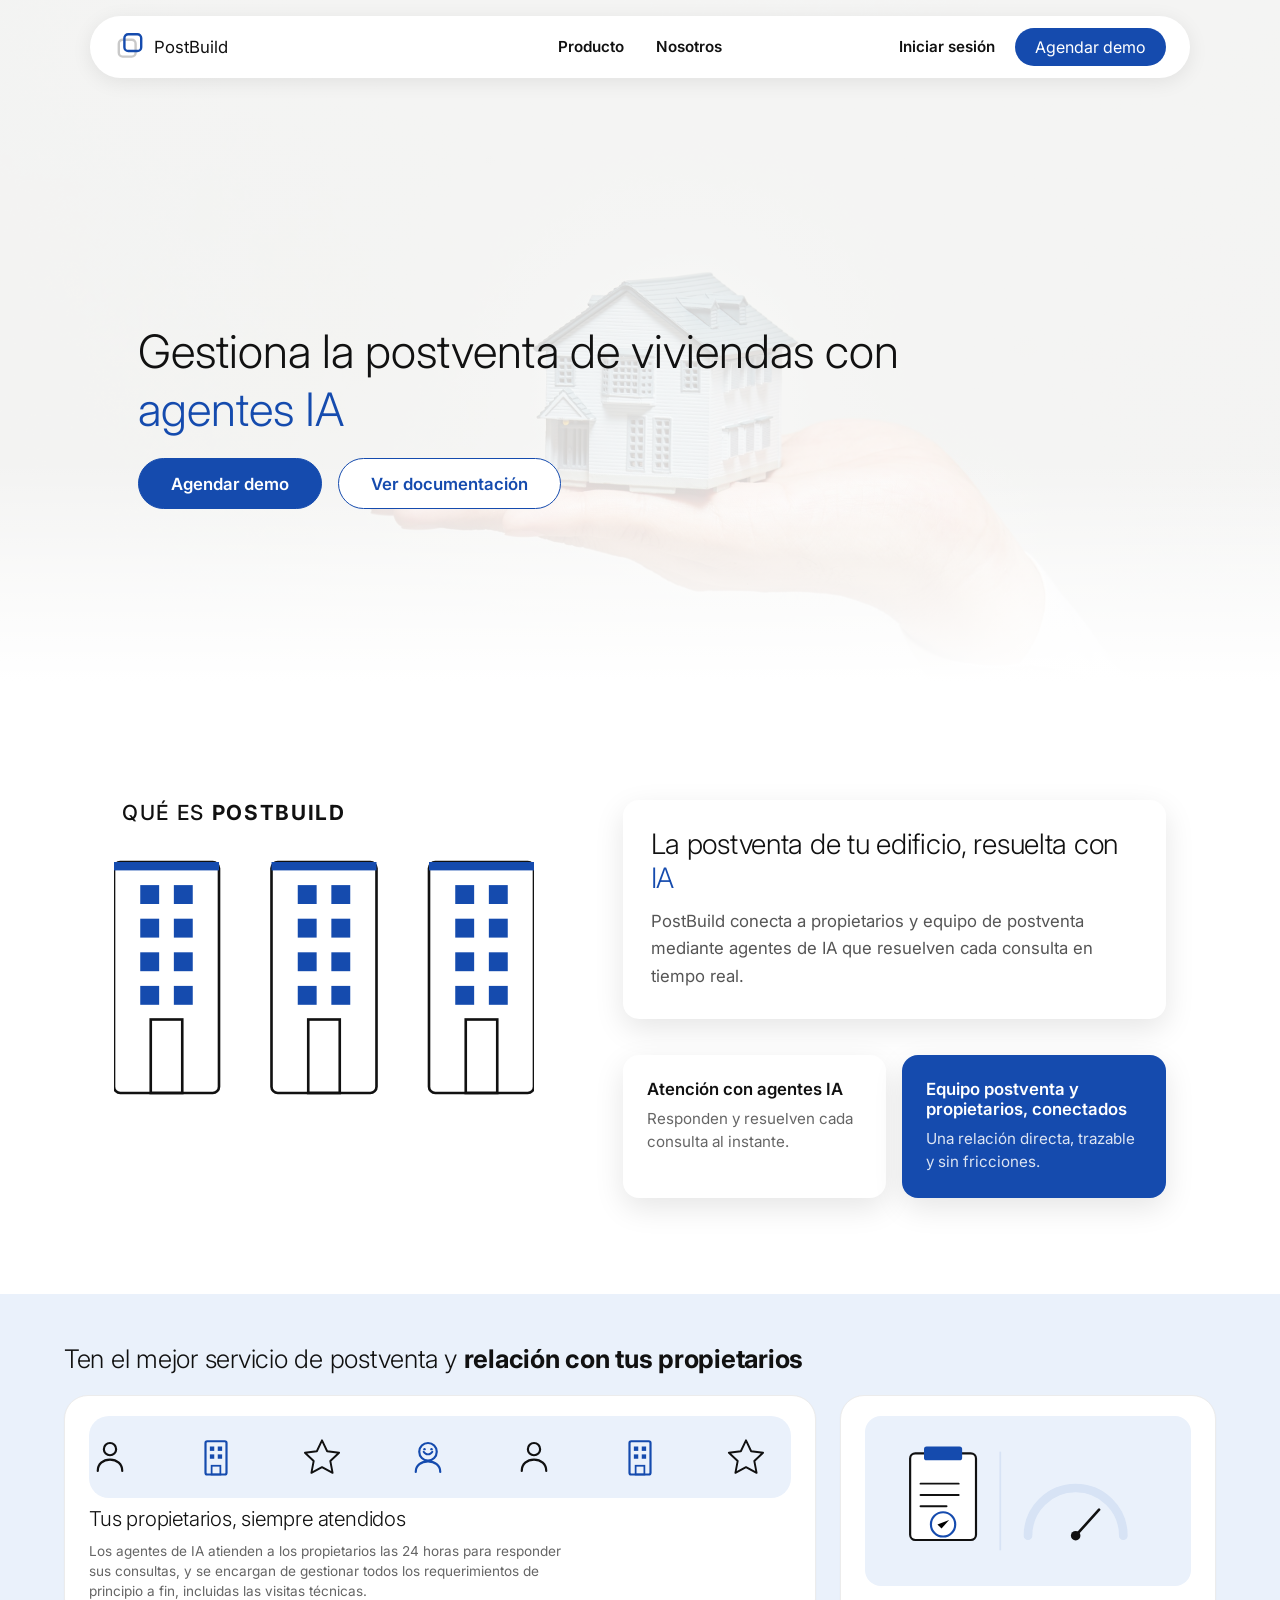
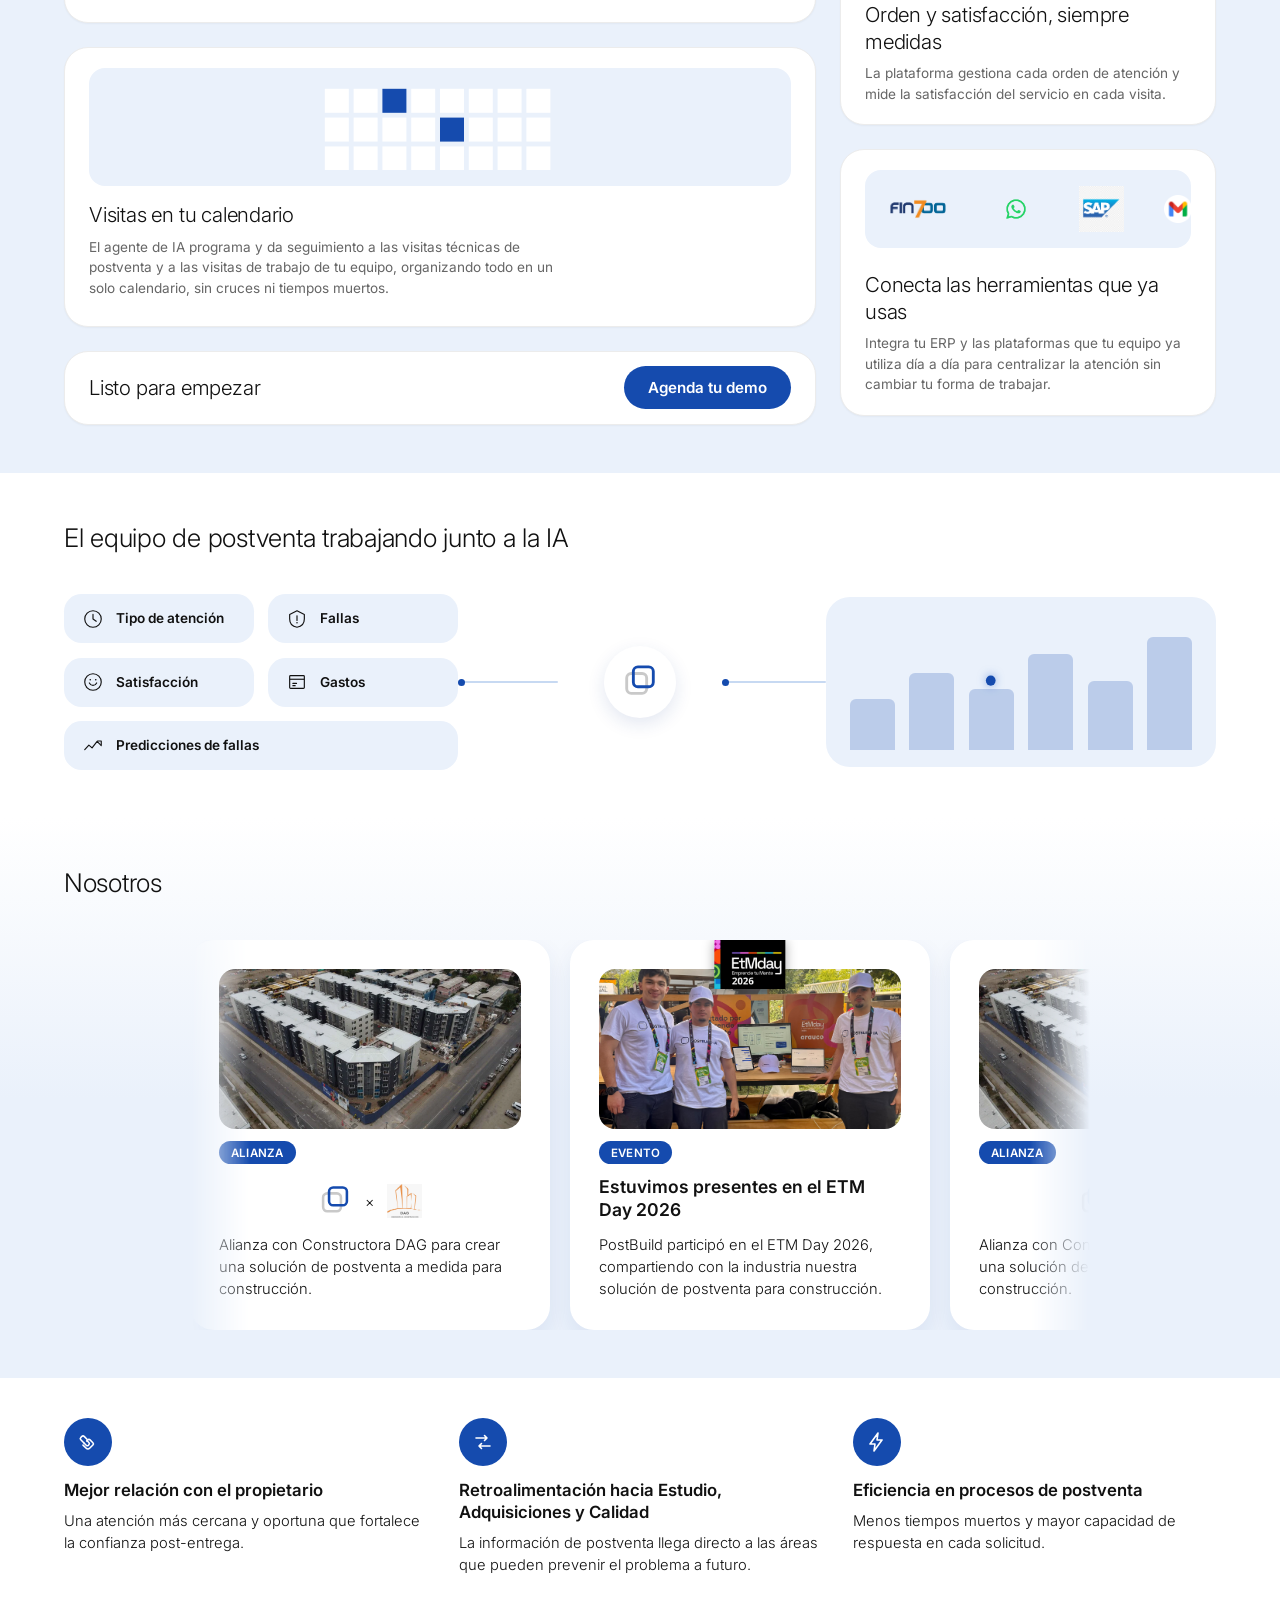
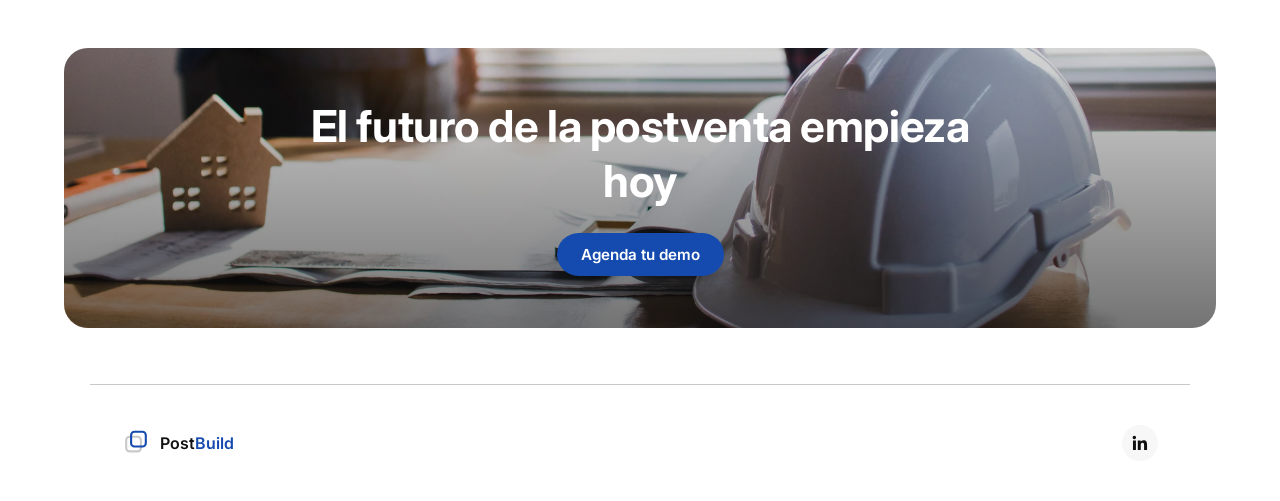
==== commit fa50704f: "Remove hero video and its play/pause control Co-Authored-By: Claude Sonnet 5 <noreply@anthropic.com>" ====
--- a/index.html
+++ b/index.html
@@ -40,18 +40,6 @@
       <div class="hero__actions">
         <a href="waitlist.html" class="hero__cta">Agendar demo</a>
         <a href="#nosotros" class="hero__cta hero__cta--secondary">Ver documentación</a>
-        <div class="hero__video" id="hero-video-wrapper">
-          <video src="Imagenes/videopostbuild.mp4" id="hero-video" loop playsinline></video>
-          <button type="button" class="hero__video-toggle is-paused" id="hero-video-toggle" aria-label="Reproducir video">
-            <svg class="hero__video-icon hero__video-icon--pause" viewBox="0 0 24 24" fill="currentColor" aria-hidden="true">
-              <rect x="6" y="5" width="4" height="14" rx="1"/>
-              <rect x="14" y="5" width="4" height="14" rx="1"/>
-            </svg>
-            <svg class="hero__video-icon hero__video-icon--play" viewBox="0 0 24 24" fill="currentColor" aria-hidden="true">
-              <path d="M8 5v14l11-7z"/>
-            </svg>
-          </button>
-        </div>
       </div>
     </div>
   </section>
--- a/css/styles.css
+++ b/css/styles.css
@@ -212,78 +212,6 @@
   background-repeat: no-repeat;
 }
 
-.hero__video {
-  position: relative;
-  width: 420px;
-  margin-left: 2.5rem;
-  border-radius: 1rem;
-  overflow: hidden;
-  box-shadow: 0 10px 30px rgba(0, 0, 0, 0.15);
-}
-
-.hero__video video {
-  display: block;
-  width: 100%;
-  height: auto;
-}
-
-.hero__video-toggle {
-  position: absolute;
-  bottom: 0.75rem;
-  right: 0.75rem;
-  width: 36px;
-  height: 36px;
-  display: flex;
-  align-items: center;
-  justify-content: center;
-  background-color: rgba(17, 17, 17, 0.55);
-  border: none;
-  border-radius: 999px;
-  color: #FFFFFF;
-  cursor: pointer;
-  opacity: 0;
-  transition: opacity 0.2s ease, background-color 0.2s ease;
-}
-
-.hero__video:hover .hero__video-toggle,
-.hero__video-toggle:focus-visible {
-  opacity: 1;
-}
-
-.hero__video-toggle:hover {
-  background-color: rgba(17, 17, 17, 0.75);
-}
-
-.hero__video-icon {
-  width: 16px;
-  height: 16px;
-}
-
-.hero__video-icon--play {
-  display: none;
-}
-
-.hero__video-toggle.is-paused .hero__video-icon--pause {
-  display: none;
-}
-
-.hero__video-toggle.is-paused .hero__video-icon--play {
-  display: block;
-}
-
-.hero__video-toggle.is-paused {
-  opacity: 1;
-}
-
-@media (max-width: 900px) {
-  .hero__video {
-    width: 100%;
-    max-width: 420px;
-    margin-left: 0;
-    margin-top: 1rem;
-  }
-}
-
 .hero::after {
   content: '';
   position: absolute;
